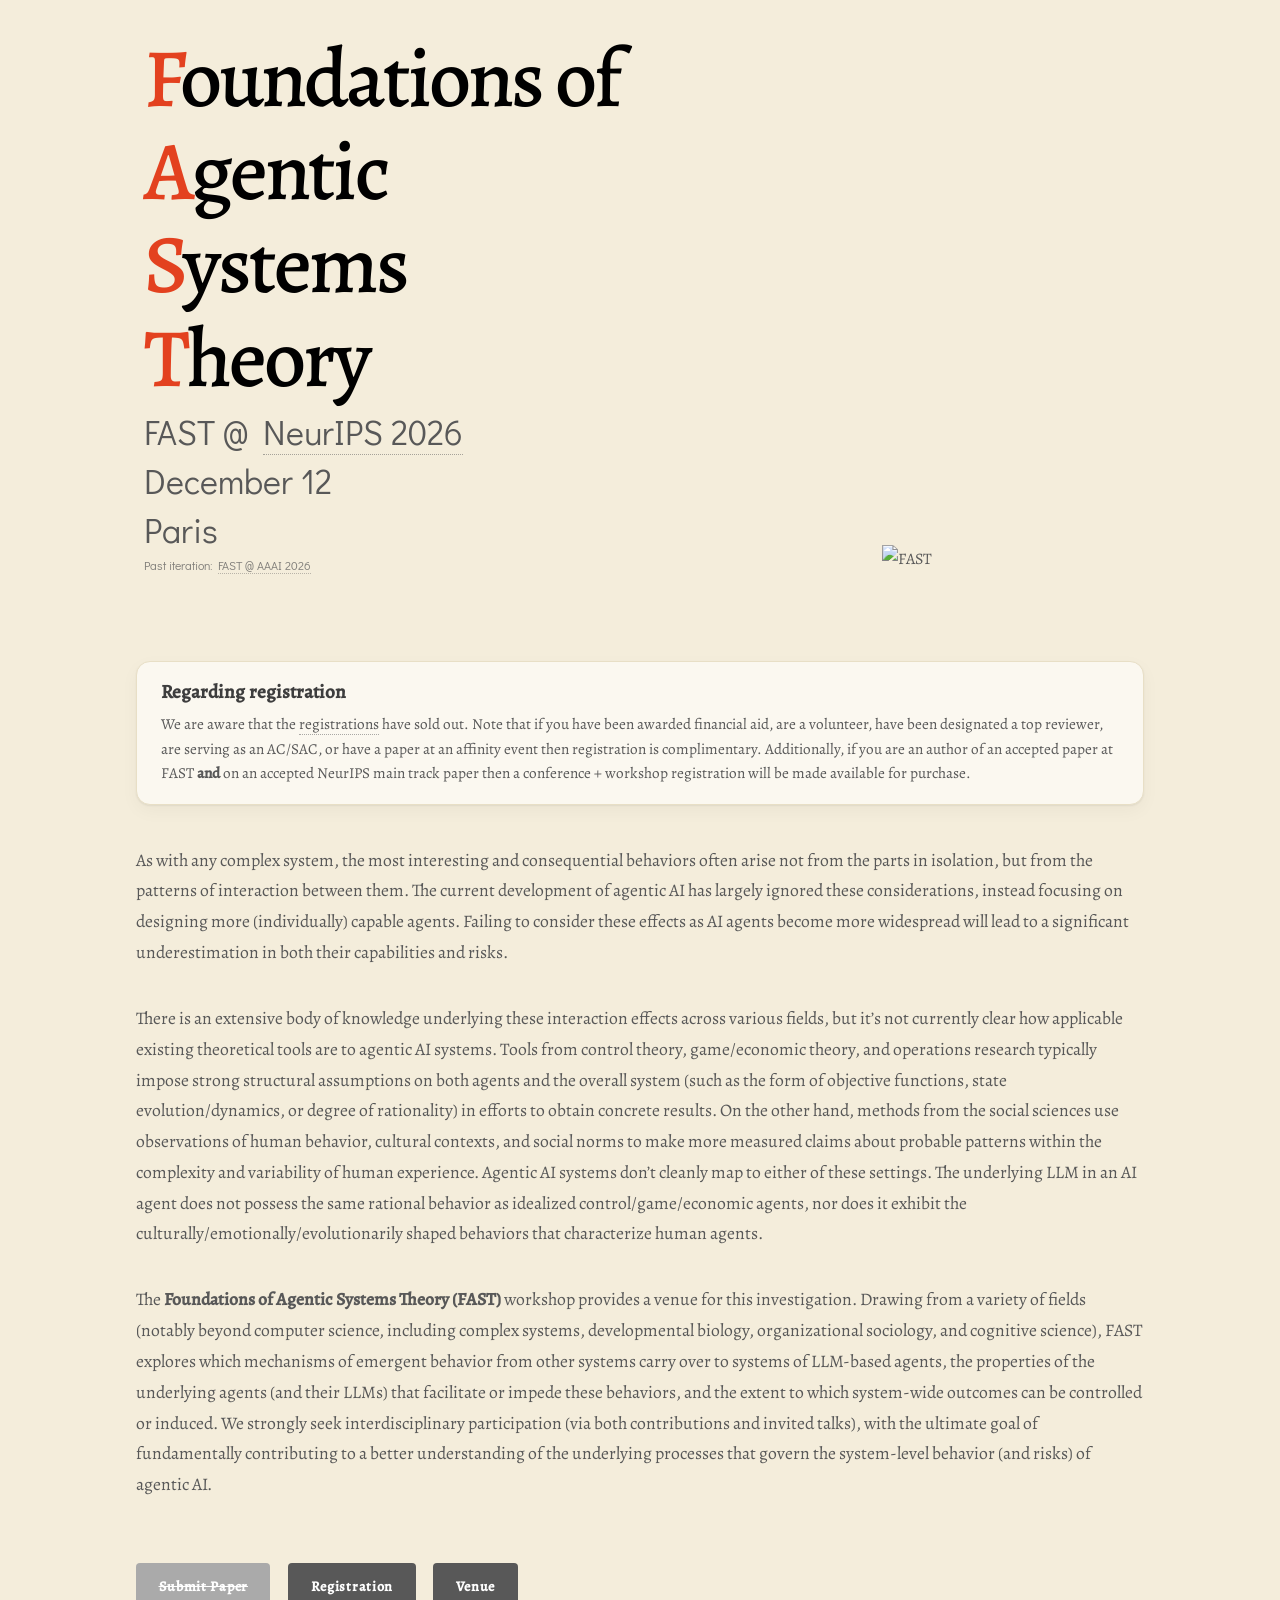
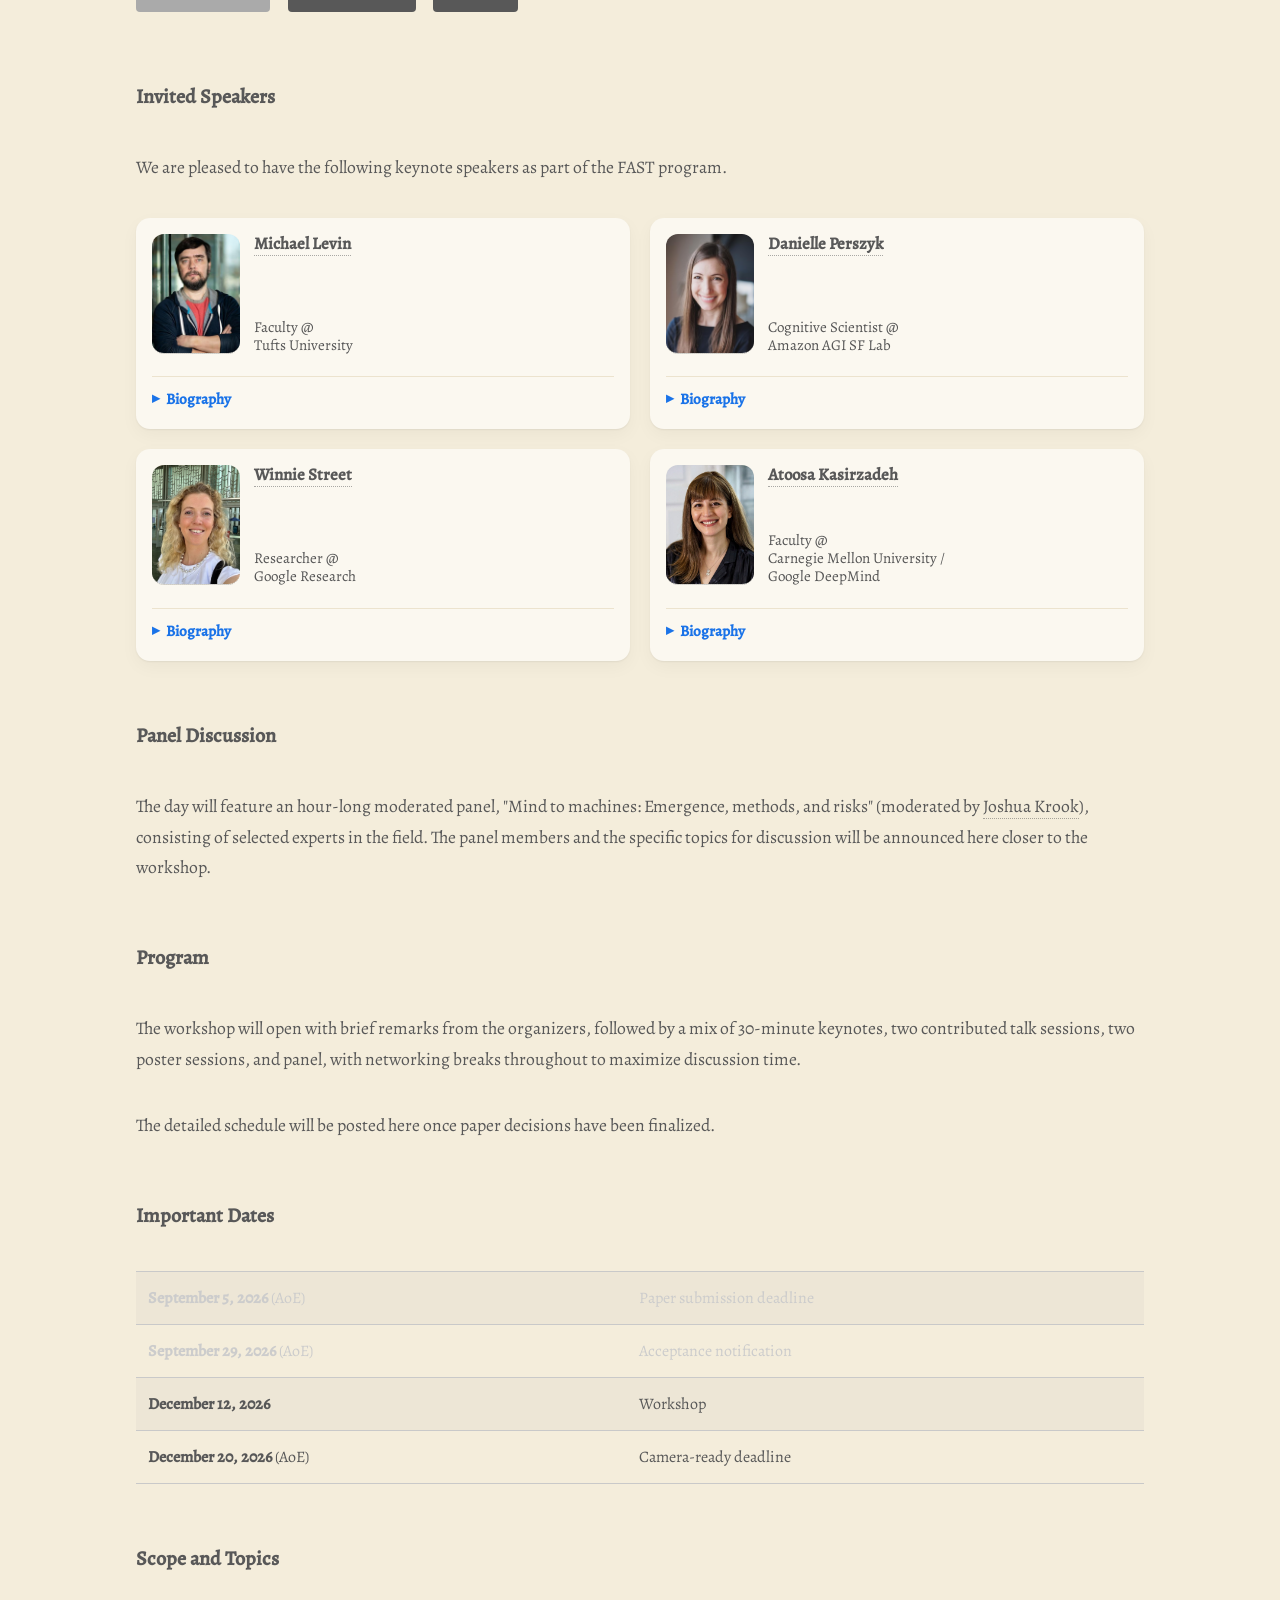
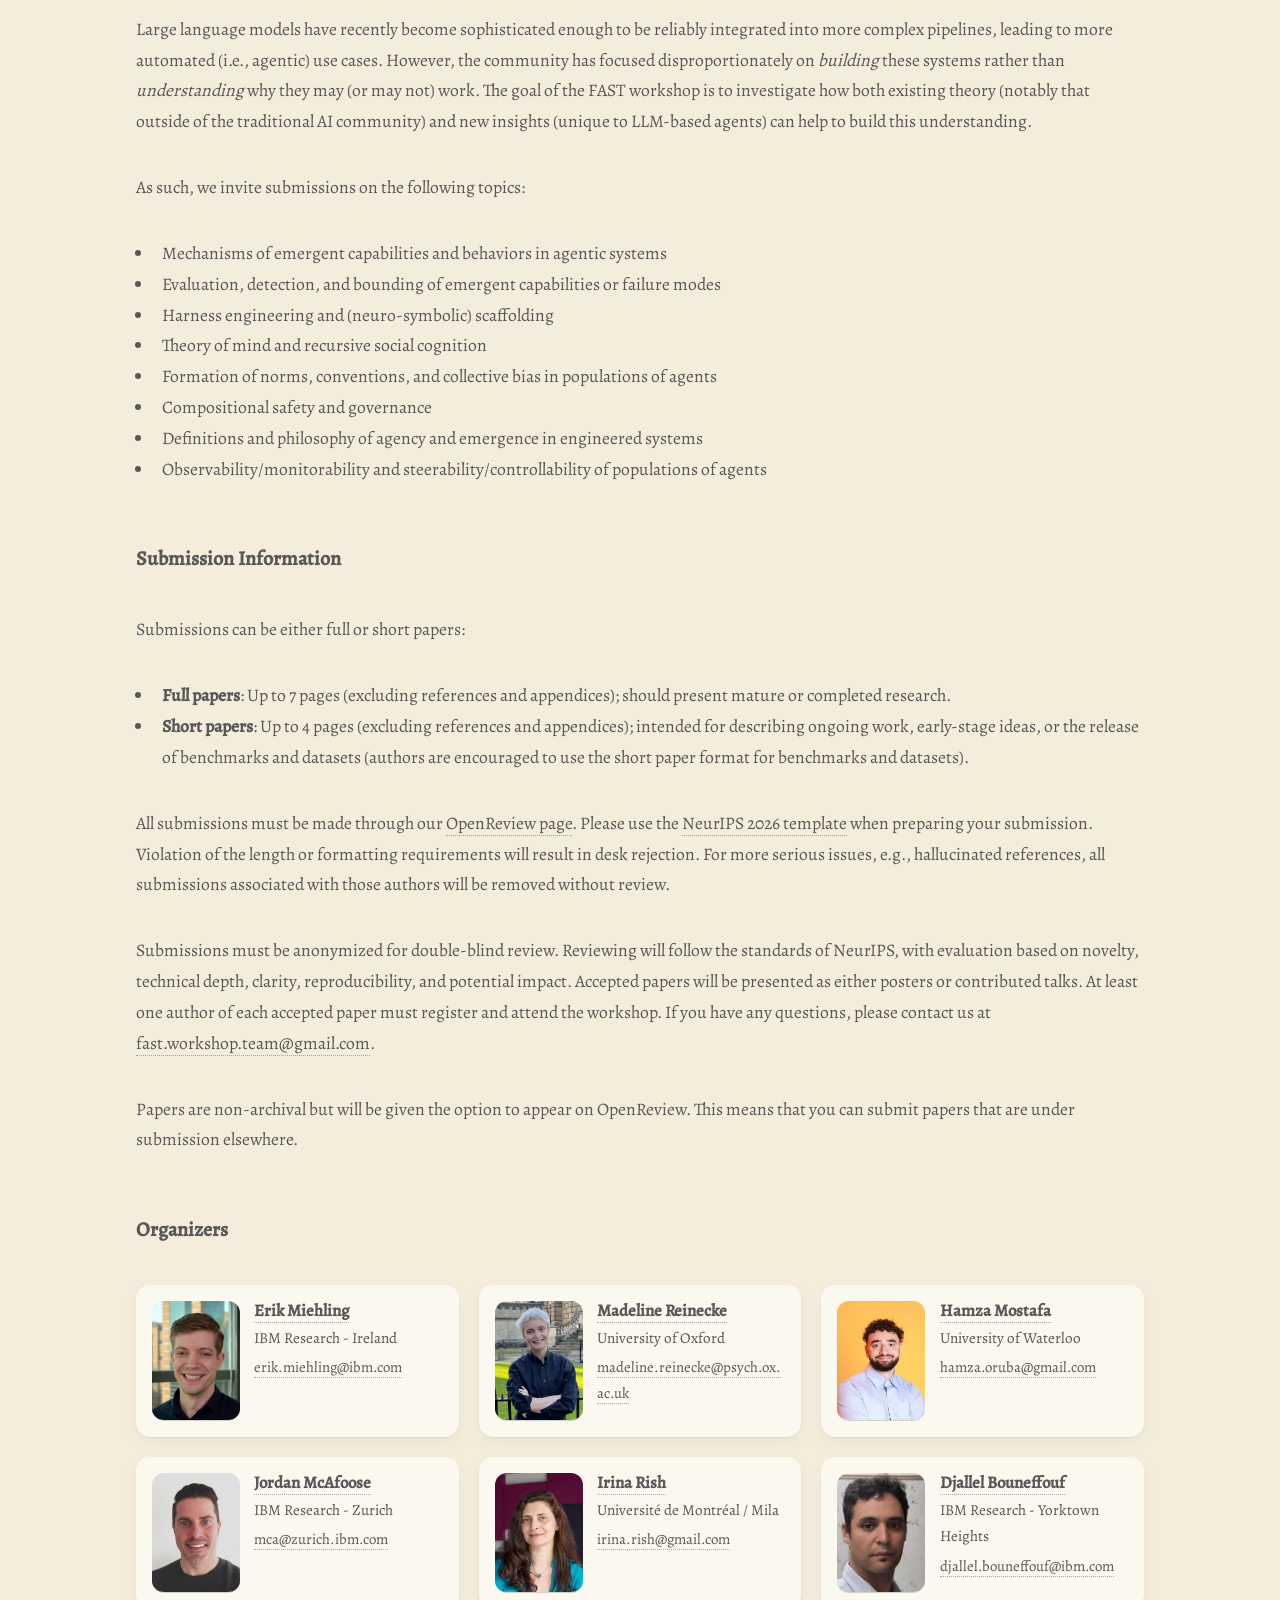
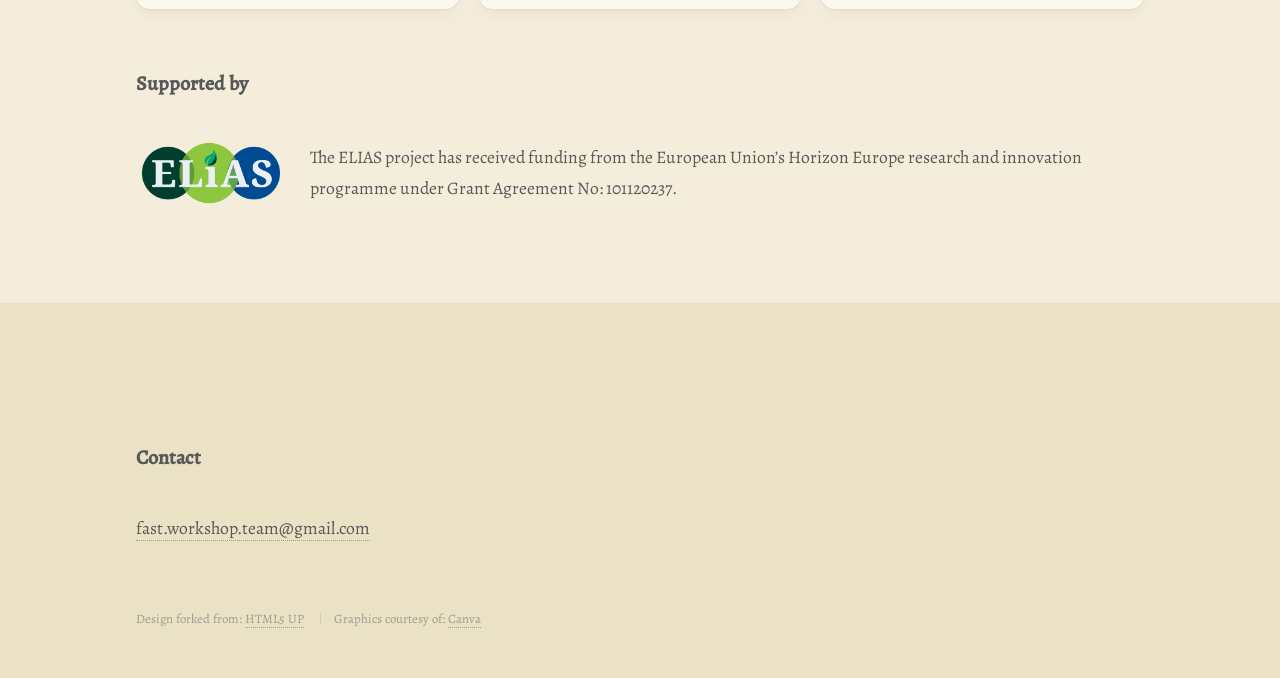
==== index.html @ 507ec3f5 "reg statement" ====
<!DOCTYPE HTML>
<!--
	Phantom by HTML5 UP
	html5up.net | @ajlkn
	Free for personal and commercial use under the CCA 3.0 license (html5up.net/license)
-->
<html>
	<head>
		<title>Foundations of Agentic Systems Theory</title>
		<meta charset="utf-8" />
		<meta name="viewport" content="width=device-width, initial-scale=1, user-scalable=no" />
		<link rel="stylesheet" href="assets/css/main.css" />
		<noscript><link rel="stylesheet" href="assets/css/noscript.css" /></noscript>

		<style>
		    .past {
		      color: #CCC;
		    }
		    .past a {
		      color: #CCC;
		      text-decoration: none;
		    }
		    .past a:hover {
		      color: #777;
		    }
		    .prev-link {
		      font-size: 0.75em;
		      opacity: 0.75;
		    }
		  </style>

		  <script>
			  document.addEventListener("DOMContentLoaded", () => {
			    const nowAoE = new Date(Date.now() - 12 * 60 * 60 * 1000);

			    const rows = document.querySelectorAll("#schedule tr");
			    rows.forEach(row => {
			      const dateCell = row.querySelector("td strong");
			      if (dateCell) {
			        const cleanText = dateCell.textContent.replace("(AoE)", "").trim();
			        const parsedDate = new Date(cleanText + " 23:59:59 UTC");
			        if (parsedDate < nowAoE) {
			          row.classList.add("past");
			        }
			      }
			    });

			    const submissionDeadline = new Date("September 5, 2026 23:59:59 UTC");
			    const submitButton = document.querySelector('a.button.primary[href*="openreview.net"]');

			    if (submitButton && nowAoE > submissionDeadline) {
			      submitButton.style.backgroundColor = "#aaa";
			      submitButton.style.borderColor = "#aaa";
			      submitButton.style.cursor = "not-allowed";
			      submitButton.style.pointerEvents = "none";
			      submitButton.style.textDecoration = "line-through";
			      submitButton.textContent = "Submit Paper";
			    }
			  });
			</script>

	</head>

	<body class="is-preload">

		<div id="wrapper">

			<div id="main">
				<div class="inner">

					<div class="hero">
					  <div class="title-col">
					    <div class="title-group">
					      <h1 class="hero-title">
					        <span>Foundations of</span>
					        <span>Agentic</span>
					        <span>Systems</span>
					        <span>Theory</span>
					      </h1>
					    </div>

					    <div class="meta">
					      <p class="hero-subtitle">FAST @ <a href="https://neurips.cc/Conferences/2026">NeurIPS 2026</a></p>
					      <p class="hero-subtitle">December 12</p>
					      <p class="hero-subtitle">Paris</p>
					      <p class="hero-subtitle prev-link">Past iteration: <a href="aaai2026/">FAST @ AAAI 2026</a></p>
					    </div>
					  </div>

					  <div class="hero-image">
					    <img src="images/fast.gif" alt="FAST">
					  </div>
					</div>

					<br>
					<br>

					<aside class="callout" aria-labelledby="pc-callout">
						<h2 class="callout-title" id="pc-callout">Regarding registration</h2>
						<p class="callout-text">
							We are aware that the <a href="https://neurips-europe.cc">registrations</a> have sold out. Note that if you have been awarded financial aid, are a volunteer, have been designated a top reviewer, are serving as an AC/SAC, or have a paper at an affinity event then registration is complimentary. Additionally, if you are an author of an accepted paper at FAST <strong>and</strong> on an accepted NeurIPS main track paper then a conference + workshop registration will be made available for purchase.
						</p>
					</aside>

					<p>
						As with any complex system, the most interesting and consequential behaviors often arise not from the parts in isolation, but from the patterns of interaction between them. The current development of agentic AI has largely ignored these considerations, instead focusing on designing more (individually) capable agents. Failing to consider these effects as AI agents become more widespread will lead to a significant underestimation in both their capabilities and risks.
					</p>

					<p>
						There is an extensive body of knowledge underlying these interaction effects across various fields, but it’s not currently clear how applicable existing theoretical tools are to agentic AI systems. Tools from control theory, game/economic theory, and operations research typically impose strong structural assumptions on both agents and the overall system (such as the form of objective functions, state evolution/dynamics, or degree of rationality) in efforts to obtain concrete results. On the other hand, methods from the social sciences use observations of human behavior, cultural contexts, and social norms to make more measured claims about probable patterns within the complexity and variability of human experience. Agentic AI systems don’t cleanly map to either of these settings. The underlying LLM in an AI agent does not possess the same rational behavior as idealized control/game/economic agents, nor does it exhibit the culturally/emotionally/evolutionarily shaped behaviors that characterize human agents.
					</p>

					<p>
						The <strong>Foundations of Agentic Systems Theory (FAST)</strong> workshop provides a venue for this investigation. Drawing from a variety of fields (notably beyond computer science, including complex systems, developmental biology, organizational sociology, and cognitive science), FAST explores which mechanisms of emergent behavior from other systems carry over to systems of LLM-based agents, the properties of the underlying agents (and their LLMs) that facilitate or impede these behaviors, and the extent to which system-wide outcomes can be controlled or induced. We strongly seek interdisciplinary participation (via both contributions and invited talks), with the ultimate goal of fundamentally contributing to a better understanding of the underlying processes that govern the system-level behavior (and risks) of agentic AI.
					</p>


					<br>

					<ul class="actions">
						<!-- TODO: confirm OpenReview link once the submission site is created -->
						<li><a href="https://openreview.net/group?id=NeurIPS.cc/2026/Workshop/FAST" class="button primary">Submit Paper</a></li>
						<li><a href="https://neurips-europe.cc" class="button primary">Registration</a></li>
						<li><a href="https://www.viparis.com/en/our-venues/palais-des-congres-de-paris-en" class="button primary">Venue</a></li>
					</ul>

					<section>
						<h2>Invited Speakers</h2>

						<p>We are pleased to have the following keynote speakers as part of the FAST program.</p>

						<div class="speakers-grid">

							<article class="speaker">
								<a class="avatar" href="https://drmichaellevin.org/">
								  <img src="images/michaal_levin.jpeg" alt="Portrait of Michael Levin" loading="lazy" width="88" height="120">
								</a>

								<div class="info">
								  <h3 class="name">
								    <a href="https://drmichaellevin.org/">Michael Levin</a>
								  </h3>
								  <p class="affiliation">Faculty @<br>Tufts University</p>
								</div>

								<div class="talk-block">
									<div class="abstract">
										<details class="abstract">
    										<summary>Biography</summary>
    										<div class="abstract-content">
												Dr. Michael Levin is the Vannevar Bush Distinguished Professor of Biology at Tufts University, where he directs the Allen Discovery Center and the Tufts Center for Regenerative and Developmental Biology, and is an associate faculty member at Harvard's Wyss Institute. His work spans bioelectricity, morphogenesis, and basal/collective cognition, asking how competent parts (from cells to tissues) compose into collective-level agents with goals of their own. His "cognitive light cone" framework offers an experimentally grounded way to characterize and compare diverse bodies and minds, and speaks directly to whether (and how) system-level agency can emerge from composition.
											</div>
  										</details>
									</div>
								</div>
							</article>

							<article class="speaker">
								<a class="avatar" href="https://scholar.google.com/citations?user=jLcGAcQAAAAJ">
								  <img src="images/danielle_perszyk.jpeg" alt="Portrait of Danielle Perszyk" loading="lazy" width="88" height="120">
								</a>

								<div class="info">
								  <h3 class="name">
								    <a href="https://scholar.google.com/citations?user=jLcGAcQAAAAJ">Danielle Perszyk</a>
								  </h3>
								  <p class="affiliation">Cognitive Scientist @<br>Amazon AGI SF Lab</p>
								</div>

								<div class="talk-block">
									<div class="abstract">
										<details class="abstract">
    										<summary>Biography</summary>
    										<div class="abstract-content">
												Dr. Danielle Perszyk is a cognitive scientist and member of the technical staff at Amazon's AGI SF Lab, where she leads the human-computer interaction team and works on foundational capabilities for practical AI agents that can act in both digital and physical environments. She earned her PhD from Northwestern University, studying language evolution and social-cognitive development, and previously contributed to AI efforts at Google and Adept. Her work bridges developmental cognitive science and agentic AI deployment, with direct insight into which developmental mechanisms are tractable to engineer.
											</div>
  										</details>
									</div>
								</div>
							</article>

							<article class="speaker">
								<a class="avatar" href="https://research.google/people/107544/">
								  <img src="images/winnie_street.jpeg" alt="Portrait of Winnie Street" loading="lazy" width="88" height="120">
								</a>

								<div class="info">
								  <h3 class="name">
								    <a href="https://research.google/people/107544/">Winnie Street</a>
								  </h3>
								  <p class="affiliation">Researcher @<br>Google Research</p>
								</div>

								<div class="talk-block">
									<div class="abstract">
										<details class="abstract">
    										<summary>Biography</summary>
    										<div class="abstract-content">
												Winnie Street is a researcher on the Paradigms of Intelligence team at Google, based in London, and is also affiliated with the Institute of Philosophy at the University of London's School of Advanced Study. Her research examines social cognition in large language models, including work showing that LLMs can reach adult human performance on higher-order theory of mind tasks, and traces the implications of machine theory of mind for alignment and group dynamics. This line of work makes social-cognitive mechanisms a tractable subject for systems-level study.
											</div>
  										</details>
									</div>
								</div>
							</article>

							<article class="speaker">
								<a class="avatar" href="http://kasirzadeh.org/">
								  <img src="images/atoosa_kasirzadeh.jpeg" alt="Portrait of Atoosa Kasirzadeh" loading="lazy" width="88" height="120">
								</a>

								<div class="info">
								  <h3 class="name">
								    <a href="http://kasirzadeh.org/">Atoosa Kasirzadeh</a>
								  </h3>
								  <p class="affiliation">Faculty @<br>Carnegie Mellon University /<br>Google DeepMind</p>
								</div>

								<div class="talk-block">
									<div class="abstract">
										<details class="abstract">
    										<summary>Biography</summary>
    										<div class="abstract-content">
												Dr. Atoosa Kasirzadeh is a philosopher of AI ethics and governance at Carnegie Mellon University, with an affiliation at Google DeepMind, and a member of the World Economic Forum's Global Future Council on artificial general intelligence. Her research includes work distinguishing decisive from accumulative AI existential risk and on characterizing AI agents for alignment and governance, which frames the system-level risks that motivate this workshop. She also served as an organizer of the first iteration of FAST.
											</div>
  										</details>
									</div>
								</div>
							</article>

						</div>

					</section>

					<section>
						<header class="major" id="panel">
							<h2>Panel Discussion</h2>
						</header>

						<p>
							The day will feature an hour-long moderated panel, "Mind to machines: Emergence, methods, and risks" (moderated by <a href="https://joshuakrook.com/">Joshua Krook</a>), consisting of selected experts in the field. The panel members and the specific topics for discussion will be announced here closer to the workshop.
						</p>
					</section>

					<section>
						<header class="major" id="program">
							<h2>Program</h2>
						</header>

						<p>
							The workshop will open with brief remarks from the organizers, followed by a mix of 30-minute keynotes, two contributed talk sessions, two poster sessions, and panel, with networking breaks throughout to maximize discussion time.
						</p>

						<p>
							The detailed schedule will be posted here once paper decisions have been finalized.
						</p>
					</section>

					<section>		
						<header class="major" id="dates">
							<h2>Important Dates</h2>
						</header>
								
					  	<table id="schedule">
					    	<tbody>
								<tr><td><strong>September 5, 2026</strong> (AoE)</td><td>Paper submission deadline</td></tr>
								<tr><td><strong>September 29, 2026</strong> (AoE)</td><td>Acceptance notification</td></tr>
								<tr><td><strong>December 12, 2026</strong></td><td>Workshop</td></tr>
								<tr><td><strong>December 20, 2026</strong> (AoE)</td><td>Camera-ready deadline</td></tr>
						    </tbody>
				  		</table>
			  		</section>

					<section>
						<h2>Scope and Topics</h2>
						<p>
							Large language models have recently become sophisticated enough to be reliably integrated into more complex pipelines, leading to more automated (i.e., agentic) use cases. However, the community has focused disproportionately on <em>building</em> these systems rather than <em>understanding</em> why they may (or may not) work. The goal of the FAST workshop is to investigate how both existing theory (notably that outside of the traditional AI community) and new insights (unique to LLM-based agents) can help to build this understanding.
						</p>

						<p>
							As such, we invite submissions on the following topics:
							<ul>
								<li>Mechanisms of emergent capabilities and behaviors in agentic systems</li>
								<li>Evaluation, detection, and bounding of emergent capabilities or failure modes</li>
								<li>Harness engineering and (neuro-symbolic) scaffolding</li>
								<li>Theory of mind and recursive social cognition</li>
								<li>Formation of norms, conventions, and collective bias in populations of agents</li>
								<li>Compositional safety and governance</li>
								<li>Definitions and philosophy of agency and emergence in engineered systems</li>
								<li>Observability/monitorability and steerability/controllability of populations of agents</li>
							</ul>
						</p>
					</section>

					<section>
						<header class="major" id="submission">
							<h2>Submission Information</h2>
						</header>

						<p>
							Submissions can be either full or short papers:

							<ul>
								<li><strong>Full papers</strong>:
									Up to 7 pages (excluding references and appendices); should present mature or completed research. 
								</li>
								<li><strong>Short papers</strong>:
									Up to 4 pages (excluding references and appendices); intended for describing ongoing work, early-stage ideas, or the release of benchmarks and datasets (authors are encouraged to use the short paper format for benchmarks and datasets).
								</li>
							</ul>
						</p>

						<p>
							All submissions must be made through our <a href="https://openreview.net/group?id=NeurIPS.cc/2026/Workshop/FAST">OpenReview page</a>. Please use the <a href="https://neurips.cc/Conferences/2026/CallForPapers">NeurIPS 2026 template</a> when preparing your submission. Violation of the length or formatting requirements will result in desk rejection. For more serious issues, e.g., hallucinated references, all submissions associated with those authors will be removed without review.
						</p>

						<p>
							Submissions must be anonymized for double-blind review. Reviewing will follow the standards of NeurIPS, with evaluation based on novelty, technical depth, clarity, reproducibility, and potential impact. Accepted papers will be presented as either posters or contributed talks. At least one author of each accepted paper must register and attend the workshop. If you have any questions, please contact us at <a href="mailto:fast.workshop.team@gmail.com">fast.workshop.team@gmail.com</a>.
						</p>

						<p>
							Papers are non-archival but will be given the option to appear on OpenReview. This means that you can submit papers that are under submission elsewhere.
						</p>

					</section>

					<section> 
					
						<header class="major" id="chairs">
							<h2>Organizers</h2>
						</header>

						<div class="people-grid">

							<!-- Erik -->
							<article class="person">
								<a class="avatar" href="https://research.ibm.com/people/erik-miehling">
								  <img src="images/erik_miehling.jpeg" alt="Portrait of Erik Miehling">
								</a>
								<div class="info">
								  <h3 class="name">
								    <a href="https://research.ibm.com/people/erik-miehling" rel="noopener">Erik Miehling</a>
								  </h3>
								  <p class="affiliation">IBM Research - Ireland</p>
								  <p class="email"><a href="mailto:erik.miehling@ibm.com">erik.miehling@ibm.com</a></p>
								</div>
							</article>

							<!-- Madeline -->
							<article class="person">
								<a class="avatar" href="https://www.mgreinecke.com/">
								  <img src="images/madeleine_reinecke.png" alt="Portrait of Madeline Reinecke">
								</a>
								<div class="info">
								  <h3 class="name"><a href="https://www.mgreinecke.com/" rel="noopener">Madeline Reinecke</a></h3>
								  <p class="affiliation">University of Oxford</p>
								  <p class="email"><a href="mailto:madeline.reinecke@psych.ox.ac.uk">madeline.reinecke@psych.ox.ac.uk</a></p>
								</div>
							</article>

							<!-- Hamza -->
							<article class="person">
								<a class="avatar" href="https://hamzamostafa.com/">
								  <img src="images/hamza_mostafa.jpeg" alt="Portrait of Hamza Mostafa">
								</a>
								<div class="info">
								  <h3 class="name"><a href="https://hamzamostafa.com/" rel="noopener">Hamza Mostafa</a></h3>
								  <p class="affiliation">University of Waterloo</p>
								  <p class="email"><a href="mailto:hamza.oruba@gmail.com">hamza.oruba@gmail.com</a></p>
								</div>
							</article>

							<!-- Jordan -->
							<article class="person">
								<a class="avatar" href="https://scholar.google.com/citations?user=-UUj8gkAAAAJ">
								  <img src="images/jordan_mcafoose.jpeg" alt="Portrait of Jordan McAfoose">
								</a>
								<div class="info">
								  <h3 class="name"><a href="https://scholar.google.com/citations?user=-UUj8gkAAAAJ" rel="noopener">Jordan McAfoose</a></h3>
								  <p class="affiliation">IBM Research - Zurich</p>
								  <p class="email"><a href="mailto:mca@zurich.ibm.com">mca@zurich.ibm.com</a></p>
								</div>
							</article>

							<!-- Irina -->
							<article class="person">
								<a class="avatar" href="https://mila.quebec/en/directory/irina-rish">
								  <img src="images/irina_rish.jpeg" alt="Portrait of Irina Rish">
								</a>
								<div class="info">
								  <h3 class="name"><a href="https://mila.quebec/en/directory/irina-rish" rel="noopener">Irina Rish</a></h3>
								  <p class="affiliation">Universit&eacute; de Montr&eacute;al / Mila</p>
								  <p class="email"><a href="mailto:irina.rish@gmail.com">irina.rish@gmail.com</a></p>
								</div>
							</article>

							<!-- Djallel -->
							<article class="person">
								<a class="avatar" href="https://research.ibm.com/publications?author=1736">
								  <img src="images/djallel_bouneffouf.jpeg" alt="Portrait of Djallel Bouneffouf">
								</a>
								<div class="info">
								  <h3 class="name"><a href="https://research.ibm.com/publications?author=1736" rel="noopener">Djallel Bouneffouf</a></h3>
								  <p class="affiliation">IBM Research - Yorktown Heights</p>
								  <p class="email"><a href="mailto:djallel.bouneffouf@ibm.com">djallel.bouneffouf@ibm.com</a></p>
								</div>
							</article>

						</div>

					</section>

					<!--
					<section>
						<header class="major" id="accepted_papers">
							<h3>Accepted Papers</h3>
						</header>

						<h4 id="spotlight">Contributed Talks</h4>
						<ul>
							<li><font color="#">Title</font><br>
								Author (affiliation)
							</li>
						</ul>

						<h4>Poster Presentations</h4>
						<ul>
							<li><font color="#">Title</font><br>
								Author (affiliation)
							</li>
						</ul>
						
					</section>
					-->

					<!-- Program Committee section to be added once members are confirmed -->

					<!--
					<section>
						<header class="major" id="sponsors">
							<h2>Sponsors</h2> 
						</header>								
					</section>
					-->

					<section>
						<header class="major" id="supported-by">
							<h2>Supported by</h2>
						</header>
						<div style="display: flex; align-items: center; gap: 1.5em; flex-wrap: wrap;">
							<a href="https://elias-ai.eu" target="_blank" rel="noopener" style="flex: 0 0 auto; border-bottom: none;">
								<img src="images/ELIAS_LOGO_BIG_TRANSPARENT.png" alt="ELIAS project logo" style="width: 150px; max-width: 100%; height: auto; display: block;" />
							</a>
							<p style="flex: 1 1 250px; margin: 0;"><small>The ELIAS project has received funding from the European Union’s Horizon Europe research and innovation programme under Grant Agreement No: 101120237.</small></p>
						</div>
					</section>

				</div>

			</div>

			<!-- Footer -->
			<footer id="footer">
				<div class="inner">
					<section>
						<h2>Contact</h2>
						<ul class="icons">
							<li>
								<a href="mailto:fast.workshop.team@gmail.com">fast.workshop.team@gmail.com</a>
							</li>
						</ul>							
					</section>
					<ul class="copyright">
						<li>Design forked from: <a href="http://html5up.net">HTML5 UP</a></li>
						<li>Graphics courtesy of: <a href="https://www.canva.com">Canva</a></li>
					</ul>
				</div>
			</footer>

		</div>

		<!-- Scripts -->
		<script src="assets/js/jquery.min.js"></script>
		<script src="assets/js/browser.min.js"></script>
		<script src="assets/js/breakpoints.min.js"></script>
		<script src="assets/js/util.js"></script>
		<script src="assets/js/main.js"></script>

	</body>
</html>
---- assets/css/main.css ----
@import url(fontawesome-all.min.css);
@import url("https://fonts.googleapis.com/css?family=Source+Sans+Pro:300,700,900");

/*
	Phantom by HTML5 UP
	html5up.net | @ajlkn
	Free for personal and commercial use under the CCA 3.0 license (html5up.net/license)
*/

html, body, div, span, applet, object,
iframe, h1, h2, h3, h4, h5, h6, p, blockquote,
pre, a, abbr, acronym, address, big, cite,
code, del, dfn, em, img, ins, kbd, q, s, samp,
small, strike, strong, sub, sup, tt, var, b,
u, i, center, dl, dt, dd, ol, ul, li, fieldset,
form, label, legend, table, caption, tbody,
tfoot, thead, tr, th, td, article, aside,
canvas, details, embed, figure, figcaption,
footer, header, hgroup, menu, nav, output, ruby,
section, summary, time, mark, audio, video {
	margin: 0;
	padding: 0;
	border: 0;
	font-size: 100%;
	font: inherit;
	vertical-align: baseline;}

article, aside, details, figcaption, figure,
footer, header, hgroup, menu, nav, section {
	display: block;}

body {
	line-height: 1;
}

ol, ul {
	list-style: none;
}

blockquote, q {
	quotes: none;
}

	blockquote:before, blockquote:after, q:before, q:after {
		content: '';
		content: none;
	}

table {
	border-collapse: collapse;
	border-spacing: 0;
}

body {
	-webkit-text-size-adjust: none;
}

mark {
	background-color: transparent;
	color: inherit;
}

input::-moz-focus-inner {
	border: 0;
	padding: 0;
}

input, select, textarea {
	-moz-appearance: none;
	-webkit-appearance: none;
	-ms-appearance: none;
	appearance: none;
}

/* Fonts */

@font-face {
  font-family: "Alegreya";
  src: url("/assets/webfonts/Alegreya-Regular.ttf") format("truetype");
  font-weight: 400;
  font-style: normal;
  font-display: swap;
}

@font-face {
  font-family: "Alegreya";
  src: url("/assets/webfonts/Alegreya-Medium.ttf") format("truetype");
  font-weight: 500;
  font-style: normal;
  font-display: swap;
}

@font-face {
  font-family: "Didact Gothic";
  src: url("/assets/webfonts/DidactGothic-Regular.ttf") format("truetype");
  font-weight: 400;
  font-style: normal;
  font-display: swap;
}


/* Surface tokens */

:root {
  /* Page background is #f4eddb; cards sit just above it rather than at pure white. */
  --card: #fbf8f0;
  --card-alt: #f6f2e8;
  --card-rule: #ece3ce;
  --card-border: #e8dfc6;
  --card-shadow: 0 1px 2px rgba(0, 0, 0, .06), 0 6px 18px rgba(0, 0, 0, .04);

  --accent: #e3411f;
}


/* Opening section */

.hero{display:flex;align-items:stretch;justify-content:space-between;gap:clamp(16px,4vw,48px);padding-top:clamp(12px, 3vw, 32px);padding-right: clamp(12px, 3vw, 32px);padding-bottom: clamp(12px, 3vw, 32px);padding-left: clamp(4px, 2vw, 8px)}
.title-col{flex:1 1 auto;display:flex;flex-direction:column;justify-content:space-between}
.title-group{display:flex;align-items:flex-start}
.hero-title{
  font-family:"Alegreya",serif;
  font-weight:500;
  font-size:clamp(36px,6.5vw,85px);
  line-height:1.12;
  margin:0;
  color:#000;
}
.hero-title span{display:block}
.hero-title span::first-letter{color:#e3411f}

.meta{margin-top:auto}
.hero-subtitle{font-family:"Didact Gothic",sans-serif;font-size:clamp(18px,3.2vw,34px);line-height:1.25;margin:0.4rem 0 0}
.hero-subtitle .fast{color:#e3411f}
.hero-image{flex:0 0 auto;width:clamp(90px,18vw,260px);display:flex;align-items:flex-end}
.hero-image img{width:100%;height:auto;object-fit:contain}


/* Callout */

.callout {
  margin: 0 0 2.5rem;
  padding: 1.15rem 1.5rem;
  border: 1px solid var(--card-border);
  border-radius: 14px;
  background: var(--card);
  box-shadow: var(--card-shadow);
}

.callout-eyebrow {
  margin: 0 0 .1rem;
  font-family: "Didact Gothic", sans-serif;
  font-size: .75rem;
  font-weight: 400;
  letter-spacing: .16em;
  text-transform: uppercase;
  line-height: 1.4;
  color: var(--accent);
}

.callout-title {
  margin: 0 0 .45rem;
  font-size: 1.2em;
  font-weight: 700;
  line-height: 1.3;
  color: #3d3d3d;
}

.callout-text {
  margin: 0;
  font-size: .95em;
  line-height: 1.6;
}

@media screen and (max-width: 736px) {

  .callout {
    padding: 1rem 1.15rem;
    border-radius: 12px;
  }

  .callout-title {
    font-size: 1.1em;
  }

}

/* Basic */

	@-ms-viewport {
		width: device-width;
	}

	body {
		-ms-overflow-style: scrollbar;
	}

	@media screen and (max-width: 480px) {

		html, body {
			min-width: 320px;
		}

	}

	html {
		box-sizing: border-box;
	}

	*, *:before, *:after {
		box-sizing: inherit;
	}

	body {
		background: #f4eddb;
	}

		body.is-preload *, body.is-preload *:before, body.is-preload *:after {
			-moz-animation: none !important;
			-webkit-animation: none !important;
			-ms-animation: none !important;
			animation: none !important;
			-moz-transition: none !important;
			-webkit-transition: none !important;
			-ms-transition: none !important;
			transition: none !important;
		}


/* Organizers grid */

.people-grid {
  --gap: 1.25rem;
  display: grid;
  grid-template-columns: repeat(auto-fill, minmax(260px, 1fr));
  gap: var(--gap);
  align-items: start;
  max-width: 1020px;
  margin: 0;
}

.person {
  display: grid;
  grid-template-columns: 88px 1fr;
  gap: 0.9rem;
  padding: 1rem;
  border-radius: 14px;
  background: var(--card);
  box-shadow: var(--card-shadow);
}

.person .avatar {
  display: block;
  width: 88px;
  height: 120px;
  border-radius: 12px;
  overflow: hidden;
  flex-shrink: 0;
}

.person .avatar img {
  width: 100%;
  height: 100%;
  object-fit: cover;
  display: block;
}

.person .info { min-width: 0; }

.person .name {
  margin: 0 0 .2rem;
  font-size: 1.05rem;
  line-height: 1.2;
}

.person .name a { text-decoration: none; }

.person .affiliation {
  margin: 0 0 .2rem;
  color: #555;
  font-size: .95rem;
}

.person .email {
  margin: 0;
  font-size: .93rem;
  word-break: break-word;
}

@media (max-width: 420px) {
  .person {
    grid-template-columns: 64px 1fr;
  }
  .person .avatar { width: 64px; height: 64px; }
}

.award-badge {
    display: inline-block;
    margin-left: 0.5em;
    padding: 0.1em 0.55em;
    font-size: 0.75em;
    font-weight: 600;
    letter-spacing: 0.03em;
    color: #8a6508;
    background: #fdf4dc;
    border: 1px solid #e8c76a;
    border-radius: 999px;
    vertical-align: middle;
    white-space: nowrap;
}

/* Speakers grid */

.speakers-grid {
  --gap: 1.25rem;
  display: grid;
  grid-template-columns: repeat(auto-fit, minmax(min(100%, 480px), 1fr));
  gap: var(--gap);
  align-items: stretch;
  max-width: 1020px;
  margin: 0;
  justify-content: start;
}

.speaker {
  --avatar-w: 88px;
  --avatar-h: 120px;
  display: grid;
  grid-template-columns: var(--avatar-w) 1fr;
  grid-template-rows: var(--avatar-h) auto;
  gap: 0.9rem;
  padding: 1rem;
  border-radius: 14px;
  background: var(--card);
  box-shadow: var(--card-shadow);
  height: 100%;
}

.speaker .avatar {
  display: block;
  width: var(--avatar-w);
  height: var(--avatar-h);
  border-radius: 12px;
  overflow: hidden;
  grid-row: 1;
}

.speaker .avatar img {
  width: 100%;
  height: 100%;
  object-fit: cover;
  display: block;
}

.speaker .info {
  grid-row: 1;
  display: flex;
  flex-direction: column;
  height: var(--avatar-h);
  min-width: 0;
}

.speaker .name {
  margin: 0 0 .15rem;
  font-size: 1.05rem;
  line-height: 1.2;
}

.speaker .name a {
  text-decoration: none;
}

.speaker .links {
  margin: .25rem 0 .5rem;
  font-size: .92rem;
  color: #444;
  overflow-wrap: anywhere;
}

.speaker .affiliation {
  margin-top: auto;
  margin-bottom: 0;
  color: #555;
  font-size: .94rem;
  line-height: 1.2;
}

.speaker .talk-block {
  grid-column: 1 / -1;
  grid-row: 2;
  margin-top: .5rem;
}

.speaker .talk-title {
  margin: 0 0 .35rem;
  font-size: 1.1rem;
  line-height: 1.25;
  letter-spacing: .2px;
}

.speaker details.abstract {
  display: block;
  border-top: 1px solid var(--card-rule);
  padding-top: .5rem;
  transition: all .2s ease;
}

.speaker details.abstract > summary {
  list-style: none;
  cursor: pointer;
  user-select: none;
  font-weight: 600;
  font-size: .95rem;
  color: #1a73e8;
  display: inline-flex;
  align-items: center;
  gap: .4rem;
  outline: none;
}

.speaker details.abstract > summary::before {
  content: "▸";
  display: inline-block;
  transform: translateY(-1px);
  transition: transform .2s ease;
}

.speaker details.abstract[open] > summary::before {
  transform: rotate(90deg) translateY(0);
}

.speaker .abstract-content {
  margin-top: .5rem;
  font-size: .95rem;
  line-height: 1.45;
  color: #333;
}

.speaker details.abstract[open] .abstract-content {
  animation: fadeIn .2s ease;
}

@keyframes fadeIn {
  from { opacity: 0; }
  to { opacity: 1; }
}

.speaker details.abstract > summary::-webkit-details-marker {
  display: none;
}

@media (max-width: 420px) {
  .speaker {
    --avatar-w: 64px;
    --avatar-h: 64px;
    grid-template-columns: var(--avatar-w) 1fr;
    grid-template-rows: var(--avatar-h) auto;
    padding: .8rem;
    border-radius: 12px;
  }
  .speaker .talk-title {
    font-size: 1.02rem;
  }
}

/* Schedule table */

.schedule-table {
  width: 100%;
  max-width: 900px;
}

.schedule-table tbody tr {
  background: var(--card) !important;
}

.schedule-table .break-row,
.schedule-table .break-row:nth-child(odd) {
  background-color: var(--card-alt) !important;
  font-style: italic;
  color: #777;
}

.schedule-table .time-col {
  white-space: nowrap;
  width: 120px;
  vertical-align: top;
}

.schedule-table .paper-list {
  list-style: none;
  margin: 0.75rem 0 0 0;
  padding: 0;
}

.schedule-table .paper-list li {
  margin-bottom: 0.6rem;
  padding-left: 0;
}

.schedule-table .paper-list li:last-child {
  margin-bottom: 0;
}

.schedule-table .paper-title {
  display: block;
  font-size: 0.95rem;
  color: #444;
}

.schedule-table .paper-authors {
  display: block;
  font-size: 0.85rem;
  color: #888;
  margin-top: 0.1rem;
}

/* Accepted Papers list */

.accepted-papers-list {
  list-style: none;
  margin: 0;
  padding: 0;
}

.accepted-papers-list li {
  margin-bottom: 1.5rem;
  padding-bottom: 1.5rem;
  padding-left: 0;
  border-bottom: solid 1px #c9c9c9;
}

.accepted-papers-list li:last-child {
  margin-bottom: 0;
  padding-bottom: 0;
  border-bottom: none;
}

.accepted-papers-list .paper-title {
  display: block;
  color: #585858;
  line-height: 1.4;
}

.accepted-papers-list .paper-authors {
  display: block;
  font-size: 0.85em;
  color: #888;
  margin-top: 0.2rem;
}

.accepted-papers-list details.abstract {
  margin-top: 0.4rem;
}

.accepted-papers-list details.abstract > summary {
  list-style: none;
  cursor: pointer;
  user-select: none;
  font-weight: 600;
  font-size: 0.85em;
  color: #1a73e8;
  display: inline-flex;
  align-items: center;
  gap: 0.4rem;
  outline: none;
}

.accepted-papers-list details.abstract > summary::before {
  content: "▸";
  display: inline-block;
  transition: transform 0.2s ease;
}

.accepted-papers-list details.abstract[open] > summary::before {
  transform: rotate(90deg);
}

.accepted-papers-list details.abstract > summary::-webkit-details-marker {
  display: none;
}

.accepted-papers-list .abstract-content {
  margin-top: 0.5rem;
  font-size: 0.9em;
  line-height: 1.5;
  color: #444;
  padding-left: 1rem;
  border-left: 2px solid var(--card-rule);
}

.accepted-papers-list details.abstract[open] .abstract-content {
  animation: fadeIn 0.2s ease;
}

/* Type */

	body, input, select, textarea {
	  color: #585858;
	  font-family: Alegreya, Georgia, Palatino, "Times New Roman", Times, serif;
	  font-size: 16pt;
	  font-weight: 400;
	  line-height: 1.75;
	}

		@media screen and (max-width: 1680px) {

			body, input, select, textarea {
				font-size: 14pt;
			}

		}

		@media screen and (max-width: 1280px) {

			body, input, select, textarea {
				font-size: 12pt;
			}

		}

	a {
		-moz-transition: border-bottom-color 0.2s ease, color 0.2s ease;
		-webkit-transition: border-bottom-color 0.2s ease, color 0.2s ease;
		-ms-transition: border-bottom-color 0.2s ease, color 0.2s ease;
		transition: border-bottom-color 0.2s ease, color 0.2s ease;
		text-decoration: none;
		color: #585858;
		border-bottom: dotted 1px rgba(88, 88, 88, 0.5);
	}

		a:hover {
			border-bottom-color: transparent;
			color: #ffce93 !important;
		}

	strong, b {
		font-weight: 900;
	}

	em, i {
		font-style: italic;
	}

	p {
		font-size: 1.1em;
		margin: 0 0 2em 0;
	}

	h1 {
		font-size: 3.25em;
		font-weight: 500;
		line-height: 1.3;
		margin: 0 0 1em 0;
		letter-spacing: -0.035em;
	}

		h1 a {
			color: inherit;
		}

		@media screen and (max-width: 736px) {

			h1 {
				font-size: 2em;
				margin: 0 0 1em 0;
			}

		}

		@media screen and (max-width: 360px) {

			h1 {
				font-size: 1.75em;
			}

		}

	h2, h3, h4, h5, h6 {
		font-weight: 900;
		line-height: 1.5;
		margin: 3em 0 2em 0;
	}

		h2 a, h3 a, h4 a, h5 a, h6 a {
			color: inherit;
		}

	h2 {
		font-size: 1.25em;
	}

	h3 {
		font-size: 1.15em;
	}

	h4 {
		font-size: 0.8em;
	}

	h5 {
		font-size: 0.8em;
	}

	h6 {
		font-size: 0.8em;
	}

	@media screen and (max-width: 980px) {

		h1 br, h2 br, h3 br, h4 br, h5 br, h6 br {
			display: none;
		}

	}

	@media screen and (max-width: 736px) {

		h2 {
			font-size: 1em;
		}

		h3 {
			font-size: 0.8em;
		}

	}

	sub {
		font-size: 0.8em;
		position: relative;
		top: 0.5em;
	}

	sup {
		font-size: 0.8em;
		position: relative;
		top: -0.5em;
	}

	blockquote {
		border-left: solid 4px #c9c9c9;
		font-style: italic;
		margin: 0 0 2em 0;
		padding: 0.5em 0 0.5em 2em;
	}

	code {
		background: rgba(144, 144, 144, 0.075);
		border-radius: 4px;
		border: solid 1px #c9c9c9;
		font-family: "Courier New", monospace;
		font-size: 0.9em;
		margin: 0 0.25em;
		padding: 0.25em 0.65em;
	}

	pre {
		-webkit-overflow-scrolling: touch;
		font-family: "Courier New", monospace;
		font-size: 0.9em;
		margin: 0 0 2em 0;
	}

		pre code {
			display: block;
			line-height: 1.75;
			padding: 1em 1.5em;
			overflow-x: auto;
		}

	hr {
		border: 0;
		border-bottom: solid 1px #c9c9c9;
		margin: 2em 0;
	}

		hr.major {
			margin: 3em 0;
		}

	.align-left {
		text-align: left;
	}

	.align-center {
		text-align: center;
	}

	.align-right {
		text-align: right;
	}

/* Row */

	.row {
		display: flex;
		flex-wrap: wrap;
		box-sizing: border-box;
		align-items: stretch;
	}

		.row > * {
			box-sizing: border-box;
		}

		.row.gtr-uniform > * > :last-child {
			margin-bottom: 0;
		}

		.row.aln-left {
			justify-content: flex-start;
		}

		.row.aln-center {
			justify-content: center;
		}

		.row.aln-right {
			justify-content: flex-end;
		}

		.row.aln-top {
			align-items: flex-start;
		}

		.row.aln-middle {
			align-items: center;
		}

		.row.aln-bottom {
			align-items: flex-end;
		}

		.row > .imp {
			order: -1;
		}

		.row > .col-1 {
			width: 8.33333%;
		}

		.row > .off-1 {
			margin-left: 8.33333%;
		}

		.row > .col-2 {
			width: 16.66667%;
		}

		.row > .off-2 {
			margin-left: 16.66667%;
		}

		.row > .col-3 {
			width: 25%;
		}

		.row > .off-3 {
			margin-left: 25%;
		}

		.row > .col-4 {
			width: 33.33333%;
		}

		.row > .off-4 {
			margin-left: 33.33333%;
		}

		.row > .col-5 {
			width: 41.66667%;
		}

		.row > .off-5 {
			margin-left: 41.66667%;
		}

		.row > .col-6 {
			width: 50%;
		}

		.row > .off-6 {
			margin-left: 50%;
		}

		.row > .col-7 {
			width: 58.33333%;
		}

		.row > .off-7 {
			margin-left: 58.33333%;
		}

		.row > .col-8 {
			width: 66.66667%;
		}

		.row > .off-8 {
			margin-left: 66.66667%;
		}

		.row > .col-9 {
			width: 75%;
		}

		.row > .off-9 {
			margin-left: 75%;
		}

		.row > .col-10 {
			width: 83.33333%;
		}

		.row > .off-10 {
			margin-left: 83.33333%;
		}

		.row > .col-11 {
			width: 91.66667%;
		}

		.row > .off-11 {
			margin-left: 91.66667%;
		}

		.row > .col-12 {
			width: 100%;
		}

		.row > .off-12 {
			margin-left: 100%;
		}

		.row.gtr-0 {
			margin-top: 0;
			margin-left: 0em;
		}

			.row.gtr-0 > * {
				padding: 0 0 0 0em;
			}

			.row.gtr-0.gtr-uniform {
				margin-top: 0em;
			}

				.row.gtr-0.gtr-uniform > * {
					padding-top: 0em;
				}

		.row.gtr-25 {
			margin-top: 0;
			margin-left: -0.5em;
		}

			.row.gtr-25 > * {
				padding: 0 0 0 0.5em;
			}

			.row.gtr-25.gtr-uniform {
				margin-top: -0.5em;
			}

				.row.gtr-25.gtr-uniform > * {
					padding-top: 0.5em;
				}

		.row.gtr-50 {
			margin-top: 0;
			margin-left: -1em;
		}

			.row.gtr-50 > * {
				padding: 0 0 0 1em;
			}

			.row.gtr-50.gtr-uniform {
				margin-top: -1em;
			}

				.row.gtr-50.gtr-uniform > * {
					padding-top: 1em;
				}

		.row {
			margin-top: 0;
			margin-left: -2em;
		}

			.row > * {
				padding: 0 0 0 2em;
			}

			.row.gtr-uniform {
				margin-top: -2em;
			}

				.row.gtr-uniform > * {
					padding-top: 2em;
				}

		.row.gtr-150 {
			margin-top: 0;
			margin-left: -3em;
		}

			.row.gtr-150 > * {
				padding: 0 0 0 3em;
			}

			.row.gtr-150.gtr-uniform {
				margin-top: -3em;
			}

				.row.gtr-150.gtr-uniform > * {
					padding-top: 3em;
				}

		.row.gtr-200 {
			margin-top: 0;
			margin-left: -4em;
		}

			.row.gtr-200 > * {
				padding: 0 0 0 4em;
			}

			.row.gtr-200.gtr-uniform {
				margin-top: -4em;
			}

				.row.gtr-200.gtr-uniform > * {
					padding-top: 4em;
				}

		@media screen and (max-width: 1680px) {

			.row {
				display: flex;
				flex-wrap: wrap;
				box-sizing: border-box;
				align-items: stretch;
			}

				.row > * {
					box-sizing: border-box;
				}

				.row.gtr-uniform > * > :last-child {
					margin-bottom: 0;
				}

				.row.aln-left {
					justify-content: flex-start;
				}

				.row.aln-center {
					justify-content: center;
				}

				.row.aln-right {
					justify-content: flex-end;
				}

				.row.aln-top {
					align-items: flex-start;
				}

				.row.aln-middle {
					align-items: center;
				}

				.row.aln-bottom {
					align-items: flex-end;
				}

				.row > .imp-xlarge {
					order: -1;
				}

				.row > .col-1-xlarge {
					width: 8.33333%;
				}

				.row > .off-1-xlarge {
					margin-left: 8.33333%;
				}

				.row > .col-2-xlarge {
					width: 16.66667%;
				}

				.row > .off-2-xlarge {
					margin-left: 16.66667%;
				}

				.row > .col-3-xlarge {
					width: 25%;
				}

				.row > .off-3-xlarge {
					margin-left: 25%;
				}

				.row > .col-4-xlarge {
					width: 33.33333%;
				}

				.row > .off-4-xlarge {
					margin-left: 33.33333%;
				}

				.row > .col-5-xlarge {
					width: 41.66667%;
				}

				.row > .off-5-xlarge {
					margin-left: 41.66667%;
				}

				.row > .col-6-xlarge {
					width: 50%;
				}

				.row > .off-6-xlarge {
					margin-left: 50%;
				}

				.row > .col-7-xlarge {
					width: 58.33333%;
				}

				.row > .off-7-xlarge {
					margin-left: 58.33333%;
				}

				.row > .col-8-xlarge {
					width: 66.66667%;
				}

				.row > .off-8-xlarge {
					margin-left: 66.66667%;
				}

				.row > .col-9-xlarge {
					width: 75%;
				}

				.row > .off-9-xlarge {
					margin-left: 75%;
				}

				.row > .col-10-xlarge {
					width: 83.33333%;
				}

				.row > .off-10-xlarge {
					margin-left: 83.33333%;
				}

				.row > .col-11-xlarge {
					width: 91.66667%;
				}

				.row > .off-11-xlarge {
					margin-left: 91.66667%;
				}

				.row > .col-12-xlarge {
					width: 100%;
				}

				.row > .off-12-xlarge {
					margin-left: 100%;
				}

				.row.gtr-0 {
					margin-top: 0;
					margin-left: 0em;
				}

					.row.gtr-0 > * {
						padding: 0 0 0 0em;
					}

					.row.gtr-0.gtr-uniform {
						margin-top: 0em;
					}

						.row.gtr-0.gtr-uniform > * {
							padding-top: 0em;
						}

				.row.gtr-25 {
					margin-top: 0;
					margin-left: -0.5em;
				}

					.row.gtr-25 > * {
						padding: 0 0 0 0.5em;
					}

					.row.gtr-25.gtr-uniform {
						margin-top: -0.5em;
					}

						.row.gtr-25.gtr-uniform > * {
							padding-top: 0.5em;
						}

				.row.gtr-50 {
					margin-top: 0;
					margin-left: -1em;
				}

					.row.gtr-50 > * {
						padding: 0 0 0 1em;
					}

					.row.gtr-50.gtr-uniform {
						margin-top: -1em;
					}

						.row.gtr-50.gtr-uniform > * {
							padding-top: 1em;
						}

				.row {
					margin-top: 0;
					margin-left: -2em;
				}

					.row > * {
						padding: 0 0 0 2em;
					}

					.row.gtr-uniform {
						margin-top: -2em;
					}

						.row.gtr-uniform > * {
							padding-top: 2em;
						}

				.row.gtr-150 {
					margin-top: 0;
					margin-left: -3em;
				}

					.row.gtr-150 > * {
						padding: 0 0 0 3em;
					}

					.row.gtr-150.gtr-uniform {
						margin-top: -3em;
					}

						.row.gtr-150.gtr-uniform > * {
							padding-top: 3em;
						}

				.row.gtr-200 {
					margin-top: 0;
					margin-left: -4em;
				}

					.row.gtr-200 > * {
						padding: 0 0 0 4em;
					}

					.row.gtr-200.gtr-uniform {
						margin-top: -4em;
					}

						.row.gtr-200.gtr-uniform > * {
							padding-top: 4em;
						}

		}

		@media screen and (max-width: 1280px) {

			.row {
				display: flex;
				flex-wrap: wrap;
				box-sizing: border-box;
				align-items: stretch;
			}

				.row > * {
					box-sizing: border-box;
				}

				.row.gtr-uniform > * > :last-child {
					margin-bottom: 0;
				}

				.row.aln-left {
					justify-content: flex-start;
				}

				.row.aln-center {
					justify-content: center;
				}

				.row.aln-right {
					justify-content: flex-end;
				}

				.row.aln-top {
					align-items: flex-start;
				}

				.row.aln-middle {
					align-items: center;
				}

				.row.aln-bottom {
					align-items: flex-end;
				}

				.row > .imp-large {
					order: -1;
				}

				.row > .col-1-large {
					width: 8.33333%;
				}

				.row > .off-1-large {
					margin-left: 8.33333%;
				}

				.row > .col-2-large {
					width: 16.66667%;
				}

				.row > .off-2-large {
					margin-left: 16.66667%;
				}

				.row > .col-3-large {
					width: 25%;
				}

				.row > .off-3-large {
					margin-left: 25%;
				}

				.row > .col-4-large {
					width: 33.33333%;
				}

				.row > .off-4-large {
					margin-left: 33.33333%;
				}

				.row > .col-5-large {
					width: 41.66667%;
				}

				.row > .off-5-large {
					margin-left: 41.66667%;
				}

				.row > .col-6-large {
					width: 50%;
				}

				.row > .off-6-large {
					margin-left: 50%;
				}

				.row > .col-7-large {
					width: 58.33333%;
				}

				.row > .off-7-large {
					margin-left: 58.33333%;
				}

				.row > .col-8-large {
					width: 66.66667%;
				}

				.row > .off-8-large {
					margin-left: 66.66667%;
				}

				.row > .col-9-large {
					width: 75%;
				}

				.row > .off-9-large {
					margin-left: 75%;
				}

				.row > .col-10-large {
					width: 83.33333%;
				}

				.row > .off-10-large {
					margin-left: 83.33333%;
				}

				.row > .col-11-large {
					width: 91.66667%;
				}

				.row > .off-11-large {
					margin-left: 91.66667%;
				}

				.row > .col-12-large {
					width: 100%;
				}

				.row > .off-12-large {
					margin-left: 100%;
				}

				.row.gtr-0 {
					margin-top: 0;
					margin-left: 0em;
				}

					.row.gtr-0 > * {
						padding: 0 0 0 0em;
					}

					.row.gtr-0.gtr-uniform {
						margin-top: 0em;
					}

						.row.gtr-0.gtr-uniform > * {
							padding-top: 0em;
						}

				.row.gtr-25 {
					margin-top: 0;
					margin-left: -0.5em;
				}

					.row.gtr-25 > * {
						padding: 0 0 0 0.5em;
					}

					.row.gtr-25.gtr-uniform {
						margin-top: -0.5em;
					}

						.row.gtr-25.gtr-uniform > * {
							padding-top: 0.5em;
						}

				.row.gtr-50 {
					margin-top: 0;
					margin-left: -1em;
				}

					.row.gtr-50 > * {
						padding: 0 0 0 1em;
					}

					.row.gtr-50.gtr-uniform {
						margin-top: -1em;
					}

						.row.gtr-50.gtr-uniform > * {
							padding-top: 1em;
						}

				.row {
					margin-top: 0;
					margin-left: -2em;
				}

					.row > * {
						padding: 0 0 0 2em;
					}

					.row.gtr-uniform {
						margin-top: -2em;
					}

						.row.gtr-uniform > * {
							padding-top: 2em;
						}

				.row.gtr-150 {
					margin-top: 0;
					margin-left: -3em;
				}

					.row.gtr-150 > * {
						padding: 0 0 0 3em;
					}

					.row.gtr-150.gtr-uniform {
						margin-top: -3em;
					}

						.row.gtr-150.gtr-uniform > * {
							padding-top: 3em;
						}

				.row.gtr-200 {
					margin-top: 0;
					margin-left: -4em;
				}

					.row.gtr-200 > * {
						padding: 0 0 0 4em;
					}

					.row.gtr-200.gtr-uniform {
						margin-top: -4em;
					}

						.row.gtr-200.gtr-uniform > * {
							padding-top: 4em;
						}

		}

		@media screen and (max-width: 980px) {

			.row {
				display: flex;
				flex-wrap: wrap;
				box-sizing: border-box;
				align-items: stretch;
			}

				.row > * {
					box-sizing: border-box;
				}

				.row.gtr-uniform > * > :last-child {
					margin-bottom: 0;
				}

				.row.aln-left {
					justify-content: flex-start;
				}

				.row.aln-center {
					justify-content: center;
				}

				.row.aln-right {
					justify-content: flex-end;
				}

				.row.aln-top {
					align-items: flex-start;
				}

				.row.aln-middle {
					align-items: center;
				}

				.row.aln-bottom {
					align-items: flex-end;
				}

				.row > .imp-medium {
					order: -1;
				}

				.row > .col-1-medium {
					width: 8.33333%;
				}

				.row > .off-1-medium {
					margin-left: 8.33333%;
				}

				.row > .col-2-medium {
					width: 16.66667%;
				}

				.row > .off-2-medium {
					margin-left: 16.66667%;
				}

				.row > .col-3-medium {
					width: 25%;
				}

				.row > .off-3-medium {
					margin-left: 25%;
				}

				.row > .col-4-medium {
					width: 33.33333%;
				}

				.row > .off-4-medium {
					margin-left: 33.33333%;
				}

				.row > .col-5-medium {
					width: 41.66667%;
				}

				.row > .off-5-medium {
					margin-left: 41.66667%;
				}

				.row > .col-6-medium {
					width: 50%;
				}

				.row > .off-6-medium {
					margin-left: 50%;
				}

				.row > .col-7-medium {
					width: 58.33333%;
				}

				.row > .off-7-medium {
					margin-left: 58.33333%;
				}

				.row > .col-8-medium {
					width: 66.66667%;
				}

				.row > .off-8-medium {
					margin-left: 66.66667%;
				}

				.row > .col-9-medium {
					width: 75%;
				}

				.row > .off-9-medium {
					margin-left: 75%;
				}

				.row > .col-10-medium {
					width: 83.33333%;
				}

				.row > .off-10-medium {
					margin-left: 83.33333%;
				}

				.row > .col-11-medium {
					width: 91.66667%;
				}

				.row > .off-11-medium {
					margin-left: 91.66667%;
				}

				.row > .col-12-medium {
					width: 100%;
				}

				.row > .off-12-medium {
					margin-left: 100%;
				}

				.row.gtr-0 {
					margin-top: 0;
					margin-left: 0em;
				}

					.row.gtr-0 > * {
						padding: 0 0 0 0em;
					}

					.row.gtr-0.gtr-uniform {
						margin-top: 0em;
					}

						.row.gtr-0.gtr-uniform > * {
							padding-top: 0em;
						}

				.row.gtr-25 {
					margin-top: 0;
					margin-left: -0.375em;
				}

					.row.gtr-25 > * {
						padding: 0 0 0 0.375em;
					}

					.row.gtr-25.gtr-uniform {
						margin-top: -0.375em;
					}

						.row.gtr-25.gtr-uniform > * {
							padding-top: 0.375em;
						}

				.row.gtr-50 {
					margin-top: 0;
					margin-left: -0.75em;
				}

					.row.gtr-50 > * {
						padding: 0 0 0 0.75em;
					}

					.row.gtr-50.gtr-uniform {
						margin-top: -0.75em;
					}

						.row.gtr-50.gtr-uniform > * {
							padding-top: 0.75em;
						}

				.row {
					margin-top: 0;
					margin-left: -1.5em;
				}

					.row > * {
						padding: 0 0 0 1.5em;
					}

					.row.gtr-uniform {
						margin-top: -1.5em;
					}

						.row.gtr-uniform > * {
							padding-top: 1.5em;
						}

				.row.gtr-150 {
					margin-top: 0;
					margin-left: -2.25em;
				}

					.row.gtr-150 > * {
						padding: 0 0 0 2.25em;
					}

					.row.gtr-150.gtr-uniform {
						margin-top: -2.25em;
					}

						.row.gtr-150.gtr-uniform > * {
							padding-top: 2.25em;
						}

				.row.gtr-200 {
					margin-top: 0;
					margin-left: -3em;
				}

					.row.gtr-200 > * {
						padding: 0 0 0 3em;
					}

					.row.gtr-200.gtr-uniform {
						margin-top: -3em;
					}

						.row.gtr-200.gtr-uniform > * {
							padding-top: 3em;
						}

		}

		@media screen and (max-width: 736px) {

			.row {
				display: flex;
				flex-wrap: wrap;
				box-sizing: border-box;
				align-items: stretch;
			}

				.row > * {
					box-sizing: border-box;
				}

				.row.gtr-uniform > * > :last-child {
					margin-bottom: 0;
				}

				.row.aln-left {
					justify-content: flex-start;
				}

				.row.aln-center {
					justify-content: center;
				}

				.row.aln-right {
					justify-content: flex-end;
				}

				.row.aln-top {
					align-items: flex-start;
				}

				.row.aln-middle {
					align-items: center;
				}

				.row.aln-bottom {
					align-items: flex-end;
				}

				.row > .imp-small {
					order: -1;
				}

				.row > .col-1-small {
					width: 8.33333%;
				}

				.row > .off-1-small {
					margin-left: 8.33333%;
				}

				.row > .col-2-small {
					width: 16.66667%;
				}

				.row > .off-2-small {
					margin-left: 16.66667%;
				}

				.row > .col-3-small {
					width: 25%;
				}

				.row > .off-3-small {
					margin-left: 25%;
				}

				.row > .col-4-small {
					width: 33.33333%;
				}

				.row > .off-4-small {
					margin-left: 33.33333%;
				}

				.row > .col-5-small {
					width: 41.66667%;
				}

				.row > .off-5-small {
					margin-left: 41.66667%;
				}

				.row > .col-6-small {
					width: 50%;
				}

				.row > .off-6-small {
					margin-left: 50%;
				}

				.row > .col-7-small {
					width: 58.33333%;
				}

				.row > .off-7-small {
					margin-left: 58.33333%;
				}

				.row > .col-8-small {
					width: 66.66667%;
				}

				.row > .off-8-small {
					margin-left: 66.66667%;
				}

				.row > .col-9-small {
					width: 75%;
				}

				.row > .off-9-small {
					margin-left: 75%;
				}

				.row > .col-10-small {
					width: 83.33333%;
				}

				.row > .off-10-small {
					margin-left: 83.33333%;
				}

				.row > .col-11-small {
					width: 91.66667%;
				}

				.row > .off-11-small {
					margin-left: 91.66667%;
				}

				.row > .col-12-small {
					width: 100%;
				}

				.row > .off-12-small {
					margin-left: 100%;
				}

				.row.gtr-0 {
					margin-top: 0;
					margin-left: 0em;
				}

					.row.gtr-0 > * {
						padding: 0 0 0 0em;
					}

					.row.gtr-0.gtr-uniform {
						margin-top: 0em;
					}

						.row.gtr-0.gtr-uniform > * {
							padding-top: 0em;
						}

				.row.gtr-25 {
					margin-top: 0;
					margin-left: -0.25em;
				}

					.row.gtr-25 > * {
						padding: 0 0 0 0.25em;
					}

					.row.gtr-25.gtr-uniform {
						margin-top: -0.25em;
					}

						.row.gtr-25.gtr-uniform > * {
							padding-top: 0.25em;
						}

				.row.gtr-50 {
					margin-top: 0;
					margin-left: -0.5em;
				}

					.row.gtr-50 > * {
						padding: 0 0 0 0.5em;
					}

					.row.gtr-50.gtr-uniform {
						margin-top: -0.5em;
					}

						.row.gtr-50.gtr-uniform > * {
							padding-top: 0.5em;
						}

				.row {
					margin-top: 0;
					margin-left: -1em;
				}

					.row > * {
						padding: 0 0 0 1em;
					}

					.row.gtr-uniform {
						margin-top: -1em;
					}

						.row.gtr-uniform > * {
							padding-top: 1em;
						}

				.row.gtr-150 {
					margin-top: 0;
					margin-left: -1.5em;
				}

					.row.gtr-150 > * {
						padding: 0 0 0 1.5em;
					}

					.row.gtr-150.gtr-uniform {
						margin-top: -1.5em;
					}

						.row.gtr-150.gtr-uniform > * {
							padding-top: 1.5em;
						}

				.row.gtr-200 {
					margin-top: 0;
					margin-left: -2em;
				}

					.row.gtr-200 > * {
						padding: 0 0 0 2em;
					}

					.row.gtr-200.gtr-uniform {
						margin-top: -2em;
					}

						.row.gtr-200.gtr-uniform > * {
							padding-top: 2em;
						}

		}

		@media screen and (max-width: 480px) {

			.row {
				display: flex;
				flex-wrap: wrap;
				box-sizing: border-box;
				align-items: stretch;
			}

				.row > * {
					box-sizing: border-box;
				}

				.row.gtr-uniform > * > :last-child {
					margin-bottom: 0;
				}

				.row.aln-left {
					justify-content: flex-start;
				}

				.row.aln-center {
					justify-content: center;
				}

				.row.aln-right {
					justify-content: flex-end;
				}

				.row.aln-top {
					align-items: flex-start;
				}

				.row.aln-middle {
					align-items: center;
				}

				.row.aln-bottom {
					align-items: flex-end;
				}

				.row > .imp-xsmall {
					order: -1;
				}

				.row > .col-1-xsmall {
					width: 8.33333%;
				}

				.row > .off-1-xsmall {
					margin-left: 8.33333%;
				}

				.row > .col-2-xsmall {
					width: 16.66667%;
				}

				.row > .off-2-xsmall {
					margin-left: 16.66667%;
				}

				.row > .col-3-xsmall {
					width: 25%;
				}

				.row > .off-3-xsmall {
					margin-left: 25%;
				}

				.row > .col-4-xsmall {
					width: 33.33333%;
				}

				.row > .off-4-xsmall {
					margin-left: 33.33333%;
				}

				.row > .col-5-xsmall {
					width: 41.66667%;
				}

				.row > .off-5-xsmall {
					margin-left: 41.66667%;
				}

				.row > .col-6-xsmall {
					width: 50%;
				}

				.row > .off-6-xsmall {
					margin-left: 50%;
				}

				.row > .col-7-xsmall {
					width: 58.33333%;
				}

				.row > .off-7-xsmall {
					margin-left: 58.33333%;
				}

				.row > .col-8-xsmall {
					width: 66.66667%;
				}

				.row > .off-8-xsmall {
					margin-left: 66.66667%;
				}

				.row > .col-9-xsmall {
					width: 75%;
				}

				.row > .off-9-xsmall {
					margin-left: 75%;
				}

				.row > .col-10-xsmall {
					width: 83.33333%;
				}

				.row > .off-10-xsmall {
					margin-left: 83.33333%;
				}

				.row > .col-11-xsmall {
					width: 91.66667%;
				}

				.row > .off-11-xsmall {
					margin-left: 91.66667%;
				}

				.row > .col-12-xsmall {
					width: 100%;
				}

				.row > .off-12-xsmall {
					margin-left: 100%;
				}

				.row.gtr-0 {
					margin-top: 0;
					margin-left: 0em;
				}

					.row.gtr-0 > * {
						padding: 0 0 0 0em;
					}

					.row.gtr-0.gtr-uniform {
						margin-top: 0em;
					}

						.row.gtr-0.gtr-uniform > * {
							padding-top: 0em;
						}

				.row.gtr-25 {
					margin-top: 0;
					margin-left: -0.25em;
				}

					.row.gtr-25 > * {
						padding: 0 0 0 0.25em;
					}

					.row.gtr-25.gtr-uniform {
						margin-top: -0.25em;
					}

						.row.gtr-25.gtr-uniform > * {
							padding-top: 0.25em;
						}

				.row.gtr-50 {
					margin-top: 0;
					margin-left: -0.5em;
				}

					.row.gtr-50 > * {
						padding: 0 0 0 0.5em;
					}

					.row.gtr-50.gtr-uniform {
						margin-top: -0.5em;
					}

						.row.gtr-50.gtr-uniform > * {
							padding-top: 0.5em;
						}

				.row {
					margin-top: 0;
					margin-left: -1em;
				}

					.row > * {
						padding: 0 0 0 1em;
					}

					.row.gtr-uniform {
						margin-top: -1em;
					}

						.row.gtr-uniform > * {
							padding-top: 1em;
						}

				.row.gtr-150 {
					margin-top: 0;
					margin-left: -1.5em;
				}

					.row.gtr-150 > * {
						padding: 0 0 0 1.5em;
					}

					.row.gtr-150.gtr-uniform {
						margin-top: -1.5em;
					}

						.row.gtr-150.gtr-uniform > * {
							padding-top: 1.5em;
						}

				.row.gtr-200 {
					margin-top: 0;
					margin-left: -2em;
				}

					.row.gtr-200 > * {
						padding: 0 0 0 2em;
					}

					.row.gtr-200.gtr-uniform {
						margin-top: -2em;
					}

						.row.gtr-200.gtr-uniform > * {
							padding-top: 2em;
						}

		}

/* Section/Article */

	section.special, article.special {
		text-align: center;
	}

	header p {
		margin-top: -1em;
	}

	@media screen and (max-width: 736px) {

		header p {
			margin-top: 0;
		}

	}

/* Icon */

	.icon {
		text-decoration: none;
		border-bottom: none;
		position: relative;
	}

		.icon:before {
			-moz-osx-font-smoothing: grayscale;
			-webkit-font-smoothing: antialiased;
			display: inline-block;
			font-style: normal;
			font-variant: normal;
			text-rendering: auto;
			line-height: 1;
			text-transform: none !important;
			font-family: 'Font Awesome 5 Free';
			font-weight: 400;
		}

		.icon > .label {
			display: none;
		}

		.icon:before {
			line-height: inherit;
		}

		.icon.solid:before {
			font-weight: 900;
		}

		.icon.brands:before {
			font-family: 'Font Awesome 5 Brands';
		}

		.icon.style2 {
			-moz-transition: background-color 0.2s ease-in-out, color 0.2s ease-in-out, border-color 0.2s ease-in-out;
			-webkit-transition: background-color 0.2s ease-in-out, color 0.2s ease-in-out, border-color 0.2s ease-in-out;
			-ms-transition: background-color 0.2s ease-in-out, color 0.2s ease-in-out, border-color 0.2s ease-in-out;
			transition: background-color 0.2s ease-in-out, color 0.2s ease-in-out, border-color 0.2s ease-in-out;
			background-color: transparent;
			border: solid 1px #c9c9c9;
			border-radius: 4px;
			width: 2.65em;
			height: 2.65em;
			display: inline-block;
			text-align: center;
			line-height: 2.65em;
			color: inherit;
		}

			.icon.style2:before {
				font-size: 1.1em;
			}

			.icon.style2:hover {
				color: #f2849e;
				border-color: #f2849e;
			}

			.icon.style2:active {
				background-color: rgba(242, 132, 158, 0.1);
			}

/* List */

	ol {
		list-style: decimal;
		margin: 0 0 2em 0;
		padding-left: 1.25em;
	}

		ol li {
			padding-left: 0.25em;
		}

	ul {
		list-style: disc;
		margin: 0 0 0 0;
		padding-left: 1em;
		font-size: 1.1em;
	}

		ul li {
			padding-left: 0.5em;
		}

		ul.alt {
			list-style: none;
			padding-left: 0;
		}

			ul.alt li {
				border-top: solid 1px #c9c9c9;
				padding: 0.5em 0;
			}

				ul.alt li:first-child {
					border-top: 0;
					padding-top: 0;
				}

	dl {
		margin: 0 0 2em 0;
	}

		dl dt {
			display: block;
			font-weight: 900;
			margin: 0 0 1em 0;
		}

		dl dd {
			margin-left: 2em;
		}

/* Actions */

	ul.actions {
		display: -moz-flex;
		display: -webkit-flex;
		display: -ms-flex;
		display: flex;
		cursor: default;
		list-style: none;
		margin-left: -1em;
		padding-left: 0;
	}

		ul.actions li {
			padding: 0 0 0 1em;
			vertical-align: middle;
		}

		ul.actions.special {
			-moz-justify-content: center;
			-webkit-justify-content: center;
			-ms-justify-content: center;
			justify-content: center;
			width: 100%;
			margin-left: 0;
		}

			ul.actions.special li:first-child {
				padding-left: 0;
			}

		ul.actions.stacked {
			-moz-flex-direction: column;
			-webkit-flex-direction: column;
			-ms-flex-direction: column;
			flex-direction: column;
			margin-left: 0;
		}

			ul.actions.stacked li {
				padding: 1.3em 0 0 0;
			}

				ul.actions.stacked li:first-child {
					padding-top: 0;
				}

		ul.actions.fit {
			width: calc(100% + 1em);
		}

			ul.actions.fit li {
				-moz-flex-grow: 1;
				-webkit-flex-grow: 1;
				-ms-flex-grow: 1;
				flex-grow: 1;
				-moz-flex-shrink: 1;
				-webkit-flex-shrink: 1;
				-ms-flex-shrink: 1;
				flex-shrink: 1;
				width: 100%;
			}

				ul.actions.fit li > * {
					width: 100%;
				}

			ul.actions.fit.stacked {
				width: 100%;
			}

		@media screen and (max-width: 480px) {

			ul.actions:not(.fixed) {
				-moz-flex-direction: column;
				-webkit-flex-direction: column;
				-ms-flex-direction: column;
				flex-direction: column;
				margin-left: 0;
				width: 100% !important;
			}

				ul.actions:not(.fixed) li {
					-moz-flex-grow: 1;
					-webkit-flex-grow: 1;
					-ms-flex-grow: 1;
					flex-grow: 1;
					-moz-flex-shrink: 1;
					-webkit-flex-shrink: 1;
					-ms-flex-shrink: 1;
					flex-shrink: 1;
					padding: 1em 0 0 0;
					text-align: center;
					width: 100%;
				}

					ul.actions:not(.fixed) li > * {
						width: 100%;
					}

					ul.actions:not(.fixed) li:first-child {
						padding-top: 0;
					}

					ul.actions:not(.fixed) li input[type="submit"],
					ul.actions:not(.fixed) li input[type="reset"],
					ul.actions:not(.fixed) li input[type="button"],
					ul.actions:not(.fixed) li button,
					ul.actions:not(.fixed) li .button {
						width: 100%;
					}

						ul.actions:not(.fixed) li input[type="submit"].icon:before,
						ul.actions:not(.fixed) li input[type="reset"].icon:before,
						ul.actions:not(.fixed) li input[type="button"].icon:before,
						ul.actions:not(.fixed) li button.icon:before,
						ul.actions:not(.fixed) li .button.icon:before {
							margin-left: -0.5rem;
						}

		}

/* Icons */

	ul.icons {
		cursor: default;
		list-style: none;
		padding-left: 0;
		margin: -1em 0 2em -1em;
	}

		ul.icons li {
			display: inline-block;
			padding: 1em 0 0 1em;
		}

/* Form */

	form {
		margin: 0 0 2em 0;
		overflow-x: hidden;
	}

		form > :last-child {
			margin-bottom: 0;
		}

		form > .fields {
			display: -moz-flex;
			display: -webkit-flex;
			display: -ms-flex;
			display: flex;
			-moz-flex-wrap: wrap;
			-webkit-flex-wrap: wrap;
			-ms-flex-wrap: wrap;
			flex-wrap: wrap;
			width: calc(100% + 3em);
			margin: -1.5em 0 2em -1.5em;
		}

			form > .fields > .field {
				-moz-flex-grow: 0;
				-webkit-flex-grow: 0;
				-ms-flex-grow: 0;
				flex-grow: 0;
				-moz-flex-shrink: 0;
				-webkit-flex-shrink: 0;
				-ms-flex-shrink: 0;
				flex-shrink: 0;
				padding: 1.5em 0 0 1.5em;
				width: calc(100% - 1.5em);
			}

				form > .fields > .field.half {
					width: calc(50% - 0.75em);
				}

				form > .fields > .field.third {
					width: calc(100%/3 - 0.5em);
				}

				form > .fields > .field.quarter {
					width: calc(25% - 0.375em);
				}

		@media screen and (max-width: 480px) {

			form > .fields {
				width: calc(100% + 3em);
				margin: -1.5em 0 2em -1.5em;
			}

				form > .fields > .field {
					padding: 1.5em 0 0 1.5em;
					width: calc(100% - 1.5em);
				}

					form > .fields > .field.half {
						width: calc(100% - 1.5em);
					}

					form > .fields > .field.third {
						width: calc(100% - 1.5em);
					}

					form > .fields > .field.quarter {
						width: calc(100% - 1.5em);
					}

		}

	label {
		display: block;
		font-size: 0.9em;
		font-weight: 900;
		margin: 0 0 1em 0;
	}

	input[type="text"],
	input[type="password"],
	input[type="email"],
	input[type="tel"],
	select,
	textarea {
		-moz-appearance: none;
		-webkit-appearance: none;
		-ms-appearance: none;
		appearance: none;
		background-color: transparent;
		border: none;
		border-radius: 0;
		border-bottom: solid 1px #c9c9c9;
		color: inherit;
		display: block;
		outline: 0;
		padding: 0;
		text-decoration: none;
		width: 100%;
	}

		input[type="text"]:invalid,
		input[type="password"]:invalid,
		input[type="email"]:invalid,
		input[type="tel"]:invalid,
		select:invalid,
		textarea:invalid {
			box-shadow: none;
		}

		input[type="text"]:focus,
		input[type="password"]:focus,
		input[type="email"]:focus,
		input[type="tel"]:focus,
		select:focus,
		textarea:focus {
			border-bottom-color: #f2849e;
			box-shadow: inset 0 -1px 0 0 #f2849e;
		}

	select {
		background-image: url("data:image/svg+xml;charset=utf8,%3Csvg xmlns='http://www.w3.org/2000/svg' width='40' height='40' preserveAspectRatio='none' viewBox='0 0 40 40'%3E%3Cpath d='M9.4,12.3l10.4,10.4l10.4-10.4c0.2-0.2,0.5-0.4,0.9-0.4c0.3,0,0.6,0.1,0.9,0.4l3.3,3.3c0.2,0.2,0.4,0.5,0.4,0.9 c0,0.4-0.1,0.6-0.4,0.9L20.7,31.9c-0.2,0.2-0.5,0.4-0.9,0.4c-0.3,0-0.6-0.1-0.9-0.4L4.3,17.3c-0.2-0.2-0.4-0.5-0.4-0.9 c0-0.4,0.1-0.6,0.4-0.9l3.3-3.3c0.2-0.2,0.5-0.4,0.9-0.4S9.1,12.1,9.4,12.3z' fill='%23c9c9c9' /%3E%3C/svg%3E");
		background-size: 1.25rem;
		background-repeat: no-repeat;
		background-position: calc(100% - 1rem) center;
		height: 3em;
		padding-right: 3em;
		text-overflow: ellipsis;
	}

		select option {
			background: #ffffff;
		}

		select:focus::-ms-value {
			background-color: transparent;
		}

		select::-ms-expand {
			display: none;
		}

	input[type="text"],
	input[type="password"],
	input[type="email"],
	select {
		height: 3em;
	}

	textarea {
		padding: 0;
		min-height: 3.75em;
	}

	input[type="checkbox"],
	input[type="radio"] {
		-moz-appearance: none;
		-webkit-appearance: none;
		-ms-appearance: none;
		appearance: none;
		display: block;
		float: left;
		margin-right: -2em;
		opacity: 0;
		width: 1em;
		z-index: -1;
	}

		input[type="checkbox"] + label,
		input[type="radio"] + label {
			text-decoration: none;
			color: #585858;
			cursor: pointer;
			display: inline-block;
			font-size: 1em;
			font-weight: 300;
			padding-left: 2.55em;
			padding-right: 0.75em;
			position: relative;
		}

			input[type="checkbox"] + label:before,
			input[type="radio"] + label:before {
				-moz-osx-font-smoothing: grayscale;
				-webkit-font-smoothing: antialiased;
				display: inline-block;
				font-style: normal;
				font-variant: normal;
				text-rendering: auto;
				line-height: 1;
				text-transform: none !important;
				font-family: 'Font Awesome 5 Free';
				font-weight: 900;
			}

			input[type="checkbox"] + label:before,
			input[type="radio"] + label:before {
				border-radius: 4px;
				border: solid 1px #c9c9c9;
				content: '';
				display: inline-block;
				font-size: 0.8em;
				height: 2.25em;
				left: 0;
				line-height: 2.25em;
				position: absolute;
				text-align: center;
				top: 0;
				width: 2.25em;
			}

		input[type="checkbox"]:checked + label:before,
		input[type="radio"]:checked + label:before {
			background: #585858;
			border-color: #585858;
			color: #ffffff;
			content: '\f00c';
		}

		input[type="checkbox"]:focus + label:before,
		input[type="radio"]:focus + label:before {
			border-color: #f2849e;
			box-shadow: 0 0 0 1px #f2849e;
		}

	input[type="checkbox"] + label:before {
		border-radius: 4px;
	}

	input[type="radio"] + label:before {
		border-radius: 100%;
	}

/* Box */

	.box {
		border-radius: 4px;
		border: solid 1px #c9c9c9;
		margin-bottom: 2em;
		padding: 1.5em;
	}

		.box > :last-child,
		.box > :last-child > :last-child,
		.box > :last-child > :last-child > :last-child {
			margin-bottom: 0;
		}

		.box.alt {
			border: 0;
			border-radius: 0;
			padding: 0;
		}

/* Image */

	.image {
		border-radius: 4px;
		border: 0;
		display: inline-block;
		position: relative;
	}

		.image img {
			border-radius: 4px;
			display: block;
		}

		.image.left, .image.right {
			max-width: 40%;
		}

			.image.left img, .image.right img {
				width: 100%;
			}

		.image.left {
			float: left;
			padding: 0 1.5em 1em 0;
			top: 0.25em;
		}

		.image.right {
			float: right;
			padding: 0 0 1em 1.5em;
			top: 0.25em;
		}

		.image.fit {
			display: block;
			margin: 0 0 2em 0;
			width: 100%;
		}

			.image.fit img {
				width: 100%;
			}

		.image.main {
			display: block;
			margin: 0 0 3em 0;
			width: 100%;
		}

			.image.main img {
				width: 100%;
			}

			@media screen and (max-width: 736px) {

				.image.main {
					margin: 0 0 2em 0;
				}

			}

/* Table */

	.table-wrapper {
		-webkit-overflow-scrolling: touch;
		overflow-x: auto;
	}

	table {
		margin: 0 0 2em 0;
		width: 100%;
	}

		table tbody tr {
			border: solid 1px #c9c9c9;
			border-left: 0;
			border-right: 0;
		}

			table tbody tr:nth-child(2n + 1) {
				background-color: rgba(144, 144, 144, 0.075);
			}

		table td {
			padding: 0.75em 0.75em;
		}

		table th {
			font-size: 0.9em;
			font-weight: 900;
			padding: 0 0.75em 0.75em 0.75em;
			text-align: left;
		}

		table thead {
			border-bottom: solid 2px #c9c9c9;
		}

		table tfoot {
			border-top: solid 2px #c9c9c9;
		}

		table.alt {
			border-collapse: separate;
		}

			table.alt tbody tr td {
				border: solid 1px #c9c9c9;
				border-left-width: 0;
				border-top-width: 0;
			}

				table.alt tbody tr td:first-child {
					border-left-width: 1px;
				}

			table.alt tbody tr:first-child td {
				border-top-width: 1px;
			}

			table.alt thead {
				border-bottom: 0;
			}

			table.alt tfoot {
				border-top: 0;
			}

/* Button */

	input[type="submit"],
	input[type="reset"],
	input[type="button"],
	button,
	.button {
		-moz-appearance: none;
		-webkit-appearance: none;
		-ms-appearance: none;
		appearance: none;
		-moz-transition: background-color 0.2s ease-in-out, color 0.2s ease-in-out, box-shadow 0.2s ease-in-out;
		-webkit-transition: background-color 0.2s ease-in-out, color 0.2s ease-in-out, box-shadow 0.2s ease-in-out;
		-ms-transition: background-color 0.2s ease-in-out, color 0.2s ease-in-out, box-shadow 0.2s ease-in-out;
		transition: background-color 0.2s ease-in-out, color 0.2s ease-in-out, box-shadow 0.2s ease-in-out;
		background-color: transparent;
		border-radius: 4px;
		border: 0;
		box-shadow: inset 0 0 0 2px #585858;
		color: #585858 !important;
		cursor: pointer;
		display: inline-block;
		font-size: 0.8em;
		font-weight: 600;
		height: 3.5em;
		letter-spacing: 0.05em;
		line-height: 3.45em;
		overflow: hidden;
		padding: 0 1.6em 0 1.6em;
		text-align: center;
		text-decoration: none;
		text-overflow: ellipsis;
		white-space: nowrap;
	}

		input[type="submit"].icon:before,
		input[type="reset"].icon:before,
		input[type="button"].icon:before,
		button.icon:before,
		.button.icon:before {
			margin-right: 0.5em;
		}

		input[type="submit"].fit,
		input[type="reset"].fit,
		input[type="button"].fit,
		button.fit,
		.button.fit {
			width: 100%;
		}

		input[type="submit"]:hover,
		input[type="reset"]:hover,
		input[type="button"]:hover,
		button:hover,
		.button:hover {
			color: #ffce93 !important;
			box-shadow: inset 0 0 0 2px #f2849e;
		}

		input[type="submit"]:active,
		input[type="reset"]:active,
		input[type="button"]:active,
		button:active,
		.button:active {
			background-color: rgba(255, 206, 147, 0.1);
		}

		input[type="submit"].small,
		input[type="reset"].small,
		input[type="button"].small,
		button.small,
		.button.small {
			font-size: 0.6em;
		}

		input[type="submit"].large,
		input[type="reset"].large,
		input[type="button"].large,
		button.large,
		.button.large {
			font-size: 1em;
		}

		input[type="submit"].primary,
		input[type="reset"].primary,
		input[type="button"].primary,
		button.primary,
		.button.primary {
			box-shadow: none;
			background-color: #585858;
			color: #ffffff !important;
		}

			input[type="submit"].primary:hover,
			input[type="reset"].primary:hover,
			input[type="button"].primary:hover,
			button.primary:hover,
			.button.primary:hover {
				background-color: #ffce93;
			}

			input[type="submit"].primary:active,
			input[type="reset"].primary:active,
			input[type="button"].primary:active,
			button.primary:active,
			.button.primary:active {
				background-color: #ee5f81;
			}

		input[type="submit"].disabled, input[type="submit"]:disabled,
		input[type="reset"].disabled,
		input[type="reset"]:disabled,
		input[type="button"].disabled,
		input[type="button"]:disabled,
		button.disabled,
		button:disabled,
		.button.disabled,
		.button:disabled {
			pointer-events: none;
			opacity: 0.25;
		}

/* Tiles */

	.tiles {
		display: -moz-flex;
		display: -webkit-flex;
		display: -ms-flex;
		display: flex;
		-moz-flex-wrap: wrap;
		-webkit-flex-wrap: wrap;
		-ms-flex-wrap: wrap;
		flex-wrap: wrap;
		postiion: relative;
		margin: -2.5em 0 0 -2.5em;
	}

		.tiles article {
			-moz-transition: -moz-transform 0.5s ease, opacity 0.5s ease;
			-webkit-transition: -webkit-transform 0.5s ease, opacity 0.5s ease;
			-ms-transition: -ms-transform 0.5s ease, opacity 0.5s ease;
			transition: transform 0.5s ease, opacity 0.5s ease;
			position: relative;
			width: calc(33.33333% - 2.5em);
			margin: 2.5em 0 0 2.5em;
		}

			.tiles article > .image {
				-moz-transition: -moz-transform 0.5s ease;
				-webkit-transition: -webkit-transform 0.5s ease;
				-ms-transition: -ms-transform 0.5s ease;
				transition: transform 0.5s ease;
				position: relative;
				display: block;
				width: 100%;
				border-radius: 4px;
				overflow: hidden;
			}

				.tiles article > .image img {
					display: block;
					width: 100%;
				}

				.tiles article > .image:before {
					pointer-events: none;
					-moz-transition: background-color 0.5s ease, opacity 0.5s ease;
					-webkit-transition: background-color 0.5s ease, opacity 0.5s ease;
					-ms-transition: background-color 0.5s ease, opacity 0.5s ease;
					transition: background-color 0.5s ease, opacity 0.5s ease;
					content: '';
					display: block;
					position: absolute;
					top: 0;
					left: 0;
					width: 100%;
					height: 100%;
					opacity: 1.0;
					z-index: 1;
					opacity: 0.8;
				}

				.tiles article > .image:after {
					pointer-events: none;
					-moz-transition: opacity 0.5s ease;
					-webkit-transition: opacity 0.5s ease;
					-ms-transition: opacity 0.5s ease;
					transition: opacity 0.5s ease;
					content: '';
					display: block;
					position: absolute;
					top: 0;
					left: 0;
					width: 100%;
					height: 100%;
					background-image: url("data:image/svg+xml;charset=utf8,%3Csvg xmlns='http://www.w3.org/2000/svg' width='100' height='100' viewBox='0 0 100 100' preserveAspectRatio='none'%3E%3Cstyle%3Eline %7B stroke-width: 0.25px%3B stroke: %23ffffff%3B %7D%3C/style%3E%3Cline x1='0' y1='0' x2='100' y2='100' /%3E%3Cline x1='100' y1='0' x2='0' y2='100' /%3E%3C/svg%3E");
					background-position: center;
					background-repeat: no-repeat;
					background-size: 100% 100%;
					opacity: 0.25;
					z-index: 2;
				}

			.tiles article > a {
				display: -moz-flex;
				display: -webkit-flex;
				display: -ms-flex;
				display: flex;
				-moz-flex-direction: column;
				-webkit-flex-direction: column;
				-ms-flex-direction: column;
				flex-direction: column;
				-moz-align-items: center;
				-webkit-align-items: center;
				-ms-align-items: center;
				align-items: center;
				-moz-justify-content: center;
				-webkit-justify-content: center;
				-ms-justify-content: center;
				justify-content: center;
				-moz-transition: background-color 0.5s ease, -moz-transform 0.5s ease;
				-webkit-transition: background-color 0.5s ease, -webkit-transform 0.5s ease;
				-ms-transition: background-color 0.5s ease, -ms-transform 0.5s ease;
				transition: background-color 0.5s ease, transform 0.5s ease;
				position: absolute;
				top: 0;
				left: 0;
				width: 100%;
				height: 100%;
				padding: 1em;
				border-radius: 4px;
				border-bottom: 0;
				color: #ffffff;
				text-align: center;
				text-decoration: none;
				z-index: 3;
			}

				.tiles article > a > :last-child {
					margin: 0;
				}

				.tiles article > a:hover {
					color: #ffffff !important;
				}

				.tiles article > a h2 {
					margin: 0;
				}

				.tiles article > a .content {
					-moz-transition: max-height 0.5s ease, opacity 0.5s ease;
					-webkit-transition: max-height 0.5s ease, opacity 0.5s ease;
					-ms-transition: max-height 0.5s ease, opacity 0.5s ease;
					transition: max-height 0.5s ease, opacity 0.5s ease;
					width: 100%;
					max-height: 0;
					line-height: 1.5;
					margin-top: 0.35em;
					opacity: 0;
				}

					.tiles article > a .content > :last-child {
						margin-bottom: 0;
					}

			.tiles article.style1 > .image:before {
				background-color: #f2849e;
			}

			.tiles article.style2 > .image:before {
				background-color: #7ecaf6;
			}

			.tiles article.style3 > .image:before {
				background-color: #7bd0c1;
			}

			.tiles article.style4 > .image:before {
				background-color: #c75b9b;
			}

			.tiles article.style5 > .image:before {
				background-color: #ae85ca;
			}

			.tiles article.style6 > .image:before {
				background-color: #8499e7;
			}

			body:not(.is-touch) .tiles article:hover > .image {
				-moz-transform: scale(1.1);
				-webkit-transform: scale(1.1);
				-ms-transform: scale(1.1);
				transform: scale(1.1);
			}

				body:not(.is-touch) .tiles article:hover > .image:before {
					background-color: #333333;
					opacity: 0.35;
				}

				body:not(.is-touch) .tiles article:hover > .image:after {
					opacity: 0;
				}

			body:not(.is-touch) .tiles article:hover .content {
				max-height: 15em;
				opacity: 1;
			}

		* + .tiles {
			margin-top: 2em;
		}

		body.is-preload .tiles article {
			-moz-transform: scale(0.9);
			-webkit-transform: scale(0.9);
			-ms-transform: scale(0.9);
			transform: scale(0.9);
			opacity: 0;
		}

		body.is-touch .tiles article .content {
			max-height: 15em;
			opacity: 1;
		}

		@media screen and (max-width: 1280px) {

			.tiles {
				margin: -1.25em 0 0 -1.25em;
			}

				.tiles article {
					width: calc(33.33333% - 1.25em);
					margin: 1.25em 0 0 1.25em;
				}

		}

		@media screen and (max-width: 980px) {

			.tiles {
				margin: -2.5em 0 0 -2.5em;
			}

				.tiles article {
					width: calc(50% - 2.5em);
					margin: 2.5em 0 0 2.5em;
				}

		}

		@media screen and (max-width: 736px) {

			.tiles {
				margin: -1.25em 0 0 -1.25em;
			}

				.tiles article {
					width: calc(50% - 1.25em);
					margin: 1.25em 0 0 1.25em;
				}

					.tiles article:hover > .image {
						-moz-transform: scale(1.0);
						-webkit-transform: scale(1.0);
						-ms-transform: scale(1.0);
						transform: scale(1.0);
					}

		}

		@media screen and (max-width: 480px) {

			.tiles {
				margin: 0;
			}

				.tiles article {
					width: 100%;
					margin: 1.25em 0 0 0;
				}

		}

/* Header */

	#header {
		padding: 8em 0 0.1em 0 ;
	}

		#header .logo {
			display: block;
			border-bottom: 0;
			color: inherit;
			font-weight: 700;
			margin: 0 0 2.5em 0;
			text-decoration: none;
			text-transform: uppercase;
			display: inline-block;
		}

			#header .logo > * {
				display: inline-block;
				vertical-align: middle;
			}

			#header .logo .symbol {
				margin-right: 0.65em;
			}

				#header .logo .symbol img {
					display: block;
					width: 2em;
					height: 2em;
				}

		#header nav {
			position: fixed;
			right: 2em;
			top: 2em;
			z-index: 10000;
		}

			#header nav ul {
				display: -moz-flex;
				display: -webkit-flex;
				display: -ms-flex;
				display: flex;
				-moz-align-items: center;
				-webkit-align-items: center;
				-ms-align-items: center;
				align-items: center;
				list-style: none;
				margin: 0;
				padding: 0;
			}

				#header nav ul li {
					display: block;
					padding: 0;
				}

					#header nav ul li a {
						display: block;
						position: relative;
						height: 3em;
						line-height: 3em;
						padding: 0 1.5em;
						background-color: rgba(255, 255, 255, 0.5);
						border-radius: 4px;
						border: 0;
						font-size: 0.8em;
						font-weight: 900;
					}

					#header nav ul li a[href="#menu"] {
						-webkit-tap-highlight-color: transparent;
						width: 4em;
						text-indent: 4em;
						font-size: 1em;
						overflow: hidden;
						padding: 0;
						white-space: nowrap;
					}

						#header nav ul li a[href="#menu"]:before, #header nav ul li a[href="#menu"]:after {
							-moz-transition: opacity 0.2s ease;
							-webkit-transition: opacity 0.2s ease;
							-ms-transition: opacity 0.2s ease;
							transition: opacity 0.2s ease;
							content: '';
							display: block;
							position: absolute;
							top: 0;
							left: 0;
							width: 100%;
							height: 100%;
							background-position: center;
							background-repeat: no-repeat;
							background-size: 2em 2em;
						}

						#header nav ul li a[href="#menu"]:before {
							background-image: url("data:image/svg+xml;charset=utf8,%3Csvg xmlns='http://www.w3.org/2000/svg' width='100' height='100' viewBox='0 0 100 100' preserveAspectRatio='none'%3E%3Cstyle%3Eline %7B stroke-width: 8px%3B stroke: %23f2849e%3B %7D%3C/style%3E%3Cline x1='0' y1='25' x2='100' y2='25' /%3E%3Cline x1='0' y1='50' x2='100' y2='50' /%3E%3Cline x1='0' y1='75' x2='100' y2='75' /%3E%3C/svg%3E");
							opacity: 0;
						}

						#header nav ul li a[href="#menu"]:after {
							background-image: url("data:image/svg+xml;charset=utf8,%3Csvg xmlns='http://www.w3.org/2000/svg' width='100' height='100' viewBox='0 0 100 100' preserveAspectRatio='none'%3E%3Cstyle%3Eline %7B stroke-width: 8px%3B stroke: %23585858%3B %7D%3C/style%3E%3Cline x1='0' y1='25' x2='100' y2='25' /%3E%3Cline x1='0' y1='50' x2='100' y2='50' /%3E%3Cline x1='0' y1='75' x2='100' y2='75' /%3E%3C/svg%3E");
							opacity: 1;
						}

						#header nav ul li a[href="#menu"]:hover:before {
							opacity: 1;
						}

						#header nav ul li a[href="#menu"]:hover:after {
							opacity: 0;
						}

		@media screen and (max-width: 736px) {

			#header {
				padding: 4em 0 0.1em 0 ;
			}

				#header nav {
					right: 0.5em;
					top: 0.5em;
				}

					#header nav ul li a[href="#menu"]:before, #header nav ul li a[href="#menu"]:after {
						background-size: 1.5em 1.5em;
					}

		}

/* Menu */

	#wrapper {
		-moz-transition: opacity 0.45s ease;
		-webkit-transition: opacity 0.45s ease;
		-ms-transition: opacity 0.45s ease;
		transition: opacity 0.45s ease;
		opacity: 1;
	}

	#menu {
		-moz-transform: translateX(22em);
		-webkit-transform: translateX(22em);
		-ms-transform: translateX(22em);
		transform: translateX(22em);
		-moz-transition: -moz-transform 0.45s ease, visibility 0.45s;
		-webkit-transition: -webkit-transform 0.45s ease, visibility 0.45s;
		-ms-transition: -ms-transform 0.45s ease, visibility 0.45s;
		transition: transform 0.45s ease, visibility 0.45s;
		position: fixed;
		top: 0;
		right: 0;
		width: 22em;
		max-width: 80%;
		height: 100%;
		-webkit-overflow-scrolling: touch;
		background: #585858;
		color: #ffffff;
		cursor: default;
		visibility: hidden;
		z-index: 10002;
	}

		#menu > .inner {
			-moz-transition: opacity 0.45s ease;
			-webkit-transition: opacity 0.45s ease;
			-ms-transition: opacity 0.45s ease;
			transition: opacity 0.45s ease;
			-webkit-overflow-scrolling: touch;
			position: absolute;
			top: 0;
			left: 0;
			width: 100%;
			height: 100%;
			padding: 2.75em;
			opacity: 0;
			overflow-y: auto;
		}

			#menu > .inner > ul {
				list-style: none;
				margin: 0 0 1em 0;
				padding: 0;
			}

				#menu > .inner > ul > li {
					padding: 0;
					border-top: solid 1px rgba(255, 255, 255, 0.15);
				}

					#menu > .inner > ul > li a {
						display: block;
						padding: 1em 0;
						line-height: 1.5;
						border: 0;
						color: inherit;
					}

					#menu > .inner > ul > li:first-child {
						border-top: 0;
						margin-top: -1em;
					}

		#menu > .close {
			-moz-transition: opacity 0.45s ease, -moz-transform 0.45s ease;
			-webkit-transition: opacity 0.45s ease, -webkit-transform 0.45s ease;
			-ms-transition: opacity 0.45s ease, -ms-transform 0.45s ease;
			transition: opacity 0.45s ease, transform 0.45s ease;
			-moz-transform: scale(0.25) rotate(180deg);
			-webkit-transform: scale(0.25) rotate(180deg);
			-ms-transform: scale(0.25) rotate(180deg);
			transform: scale(0.25) rotate(180deg);
			-webkit-tap-highlight-color: transparent;
			display: block;
			position: absolute;
			top: 2em;
			left: -6em;
			width: 6em;
			text-indent: 6em;
			height: 3em;
			border: 0;
			font-size: 1em;
			opacity: 0;
			overflow: hidden;
			padding: 0;
			white-space: nowrap;
		}

			#menu > .close:before, #menu > .close:after {
				-moz-transition: opacity 0.2s ease;
				-webkit-transition: opacity 0.2s ease;
				-ms-transition: opacity 0.2s ease;
				transition: opacity 0.2s ease;
				content: '';
				display: block;
				position: absolute;
				top: 0;
				left: 0;
				width: 100%;
				height: 100%;
				background-position: center;
				background-repeat: no-repeat;
				background-size: 2em 2em;
			}

			#menu > .close:before {
				background-image: url("data:image/svg+xml;charset=utf8,%3Csvg xmlns='http://www.w3.org/2000/svg' width='100' height='100' viewBox='0 0 100 100' preserveAspectRatio='none'%3E%3Cstyle%3Eline %7B stroke-width: 8px%3B stroke: %23f2849e%3B %7D%3C/style%3E%3Cline x1='15' y1='15' x2='85' y2='85' /%3E%3Cline x1='85' y1='15' x2='15' y2='85' /%3E%3C/svg%3E");
				opacity: 0;
			}

			#menu > .close:after {
				background-image: url("data:image/svg+xml;charset=utf8,%3Csvg xmlns='http://www.w3.org/2000/svg' width='100' height='100' viewBox='0 0 100 100' preserveAspectRatio='none'%3E%3Cstyle%3Eline %7B stroke-width: 8px%3B stroke: %23585858%3B %7D%3C/style%3E%3Cline x1='15' y1='15' x2='85' y2='85' /%3E%3Cline x1='85' y1='15' x2='15' y2='85' /%3E%3C/svg%3E");
				opacity: 1;
			}

			#menu > .close:hover:before {
				opacity: 1;
			}

			#menu > .close:hover:after {
				opacity: 0;
			}

		@media screen and (max-width: 736px) {

			#menu {
				-moz-transform: translateX(16.5em);
				-webkit-transform: translateX(16.5em);
				-ms-transform: translateX(16.5em);
				transform: translateX(16.5em);
				width: 16.5em;
			}

				#menu > .inner {
					padding: 2.75em 1.5em;
				}

				#menu > .close {
					top: 0.5em;
					left: -4.25em;
					width: 4.25em;
					text-indent: 4.25em;
				}

					#menu > .close:before, #menu > .close:after {
						background-size: 1.5em 1.5em;
					}

		}

	body.is-menu-visible #wrapper {
		pointer-events: none;
		cursor: default;
		opacity: 0.25;
	}

	body.is-menu-visible #menu {
		-moz-transform: translateX(0);
		-webkit-transform: translateX(0);
		-ms-transform: translateX(0);
		transform: translateX(0);
		visibility: visible;
	}

		body.is-menu-visible #menu > * {
			opacity: 1;
		}

		body.is-menu-visible #menu .close {
			-moz-transform: scale(1.0) rotate(0deg);
			-webkit-transform: scale(1.0) rotate(0deg);
			-ms-transform: scale(1.0) rotate(0deg);
			transform: scale(1.0) rotate(0deg);
			opacity: 1;
		}

/* Main */

	#main {
		padding: 0em 0 6em 0 ;
	}

		@media screen and (max-width: 736px) {

			#main {
				padding: 0em 0 4em 0 ;
			}

		}

/* Footer */

	#footer {
		padding: 5em 0 6em 0 ;
		background-color: #ebe1c5;
	}

		#footer > .inner {
			display: -moz-flex;
			display: -webkit-flex;
			display: -ms-flex;
			display: flex;
			-moz-flex-wrap: wrap;
			-webkit-flex-wrap: wrap;
			-ms-flex-wrap: wrap;
			flex-wrap: wrap;
			-moz-flex-direction: row;
			-webkit-flex-direction: row;
			-ms-flex-direction: row;
			flex-direction: row;
		}

			#footer > .inner > * > :last-child {
				margin-bottom: 0;
			}

			#footer > .inner section:nth-child(1) {
				width: calc(66% - 2.5em);
				margin-right: 2.5em;
			}

			#footer > .inner section:nth-child(2) {
				width: calc(33% - 2.5em);
				margin-left: 2.5em;
			}

			#footer > .inner .copyright {
				width: 100%;
				padding: 0;
				margin-top: 5em;
				list-style: none;
				font-size: 0.8em;
				color: rgba(88, 88, 88, 0.5);
			}

				#footer > .inner .copyright a {
					color: inherit;
				}

				#footer > .inner .copyright li {
					display: inline-block;
					border-left: solid 1px rgba(88, 88, 88, 0.15);
					line-height: 1;
					padding: 0 0 0 1em;
					margin: 0 0 0 1em;
				}

					#footer > .inner .copyright li:first-child {
						border-left: 0;
						padding-left: 0;
						margin-left: 0;
					}

		@media screen and (max-width: 1280px) {

			#footer {
				padding: 5em 0 3em 0 ;
			}

				#footer > .inner section:nth-child(1) {
					width: calc(66% - 1.25em);
					margin-right: 1.25em;
				}

				#footer > .inner section:nth-child(2) {
					width: calc(33% - 1.25em);
					margin-left: 1.25em;
				}

		}

		@media screen and (max-width: 980px) {

			#footer > .inner section:nth-child(1) {
				width: 66%;
				margin-right: 0;
			}

			#footer > .inner section:nth-child(2) {
				width: calc(33% - 2.5em);
				margin-left: 2.5em;
			}

		}

		@media screen and (max-width: 736px) {

			#footer {
				padding: 3em 0 1em 0 ;
			}

				#footer > .inner {
					-moz-flex-direction: column;
					-webkit-flex-direction: column;
					-ms-flex-direction: column;
					flex-direction: column;
				}

					#footer > .inner section:nth-child(1) {
						width: 100%;
						margin-right: 0;
						margin: 3em 0 0 0;
					}

					#footer > .inner section:nth-child(2) {
						-moz-order: -1;
						-webkit-order: -1;
						-ms-order: -1;
						order: -1;
						width: 100%;
						margin-left: 0;
					}

					#footer > .inner .copyright {
						margin-top: 3em;
					}

		}

		@media screen and (max-width: 480px) {

			#footer > .inner .copyright {
				margin-top: 3em;
			}

				#footer > .inner .copyright li {
					border-left: 0;
					padding-left: 0;
					margin: 0.75em 0 0 0;
					display: block;
					line-height: inherit;
				}

					#footer > .inner .copyright li:first-child {
						margin-top: 0;
					}

		}

/* Wrapper */

	#wrapper > * > .inner {
		width: 100%;
		max-width: 68em;
		margin: 0 auto;
		padding: 0 2.5em;
	}

		@media screen and (max-width: 736px) {

			#wrapper > * > .inner {
				padding: 0 1.25em;
			}

		}
---- assets/css/noscript.css ----
/*
	Phantom by HTML5 UP
	html5up.net | @ajlkn
	Free for personal and commercial use under the CCA 3.0 license (html5up.net/license)
*/

/* Tiles */

	body.is-preload .tiles article {
		-moz-transform: none;
		-webkit-transform: none;
		-ms-transform: none;
		transform: none;
		opacity: 1;
	}
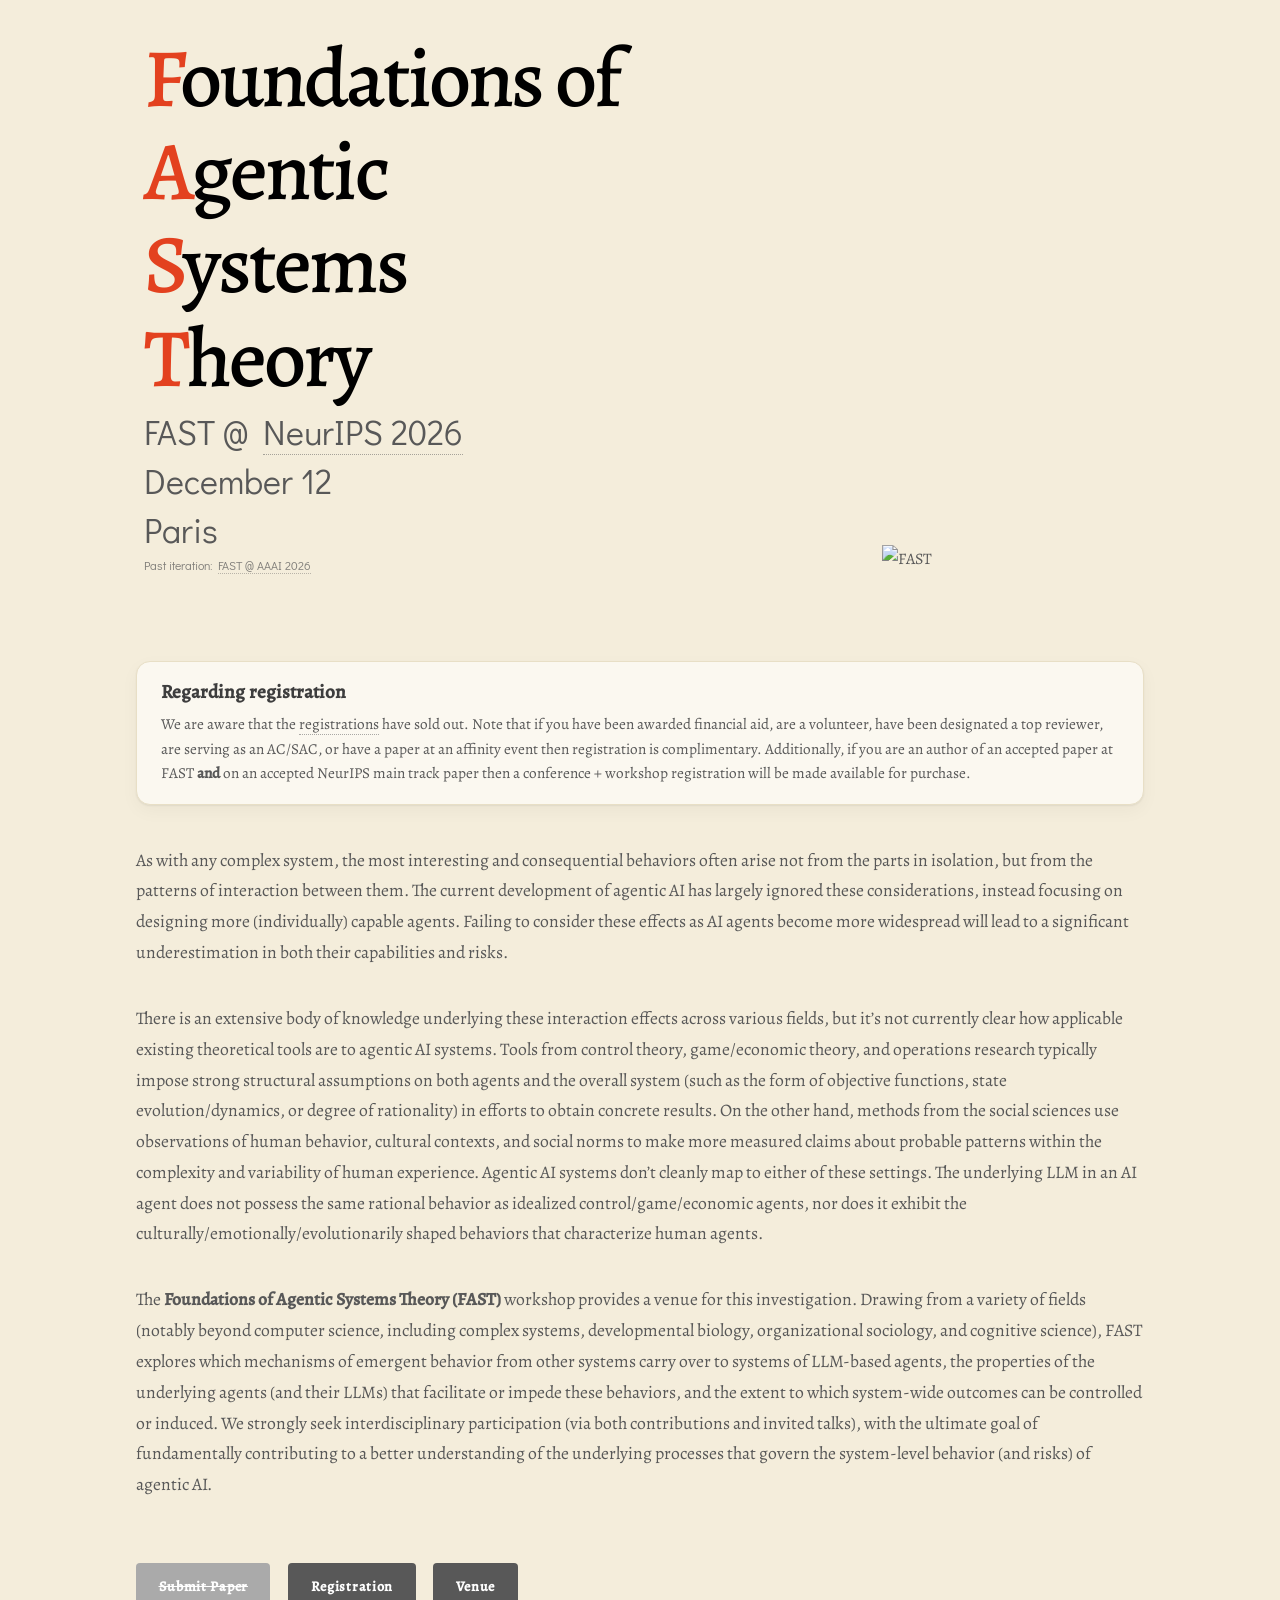
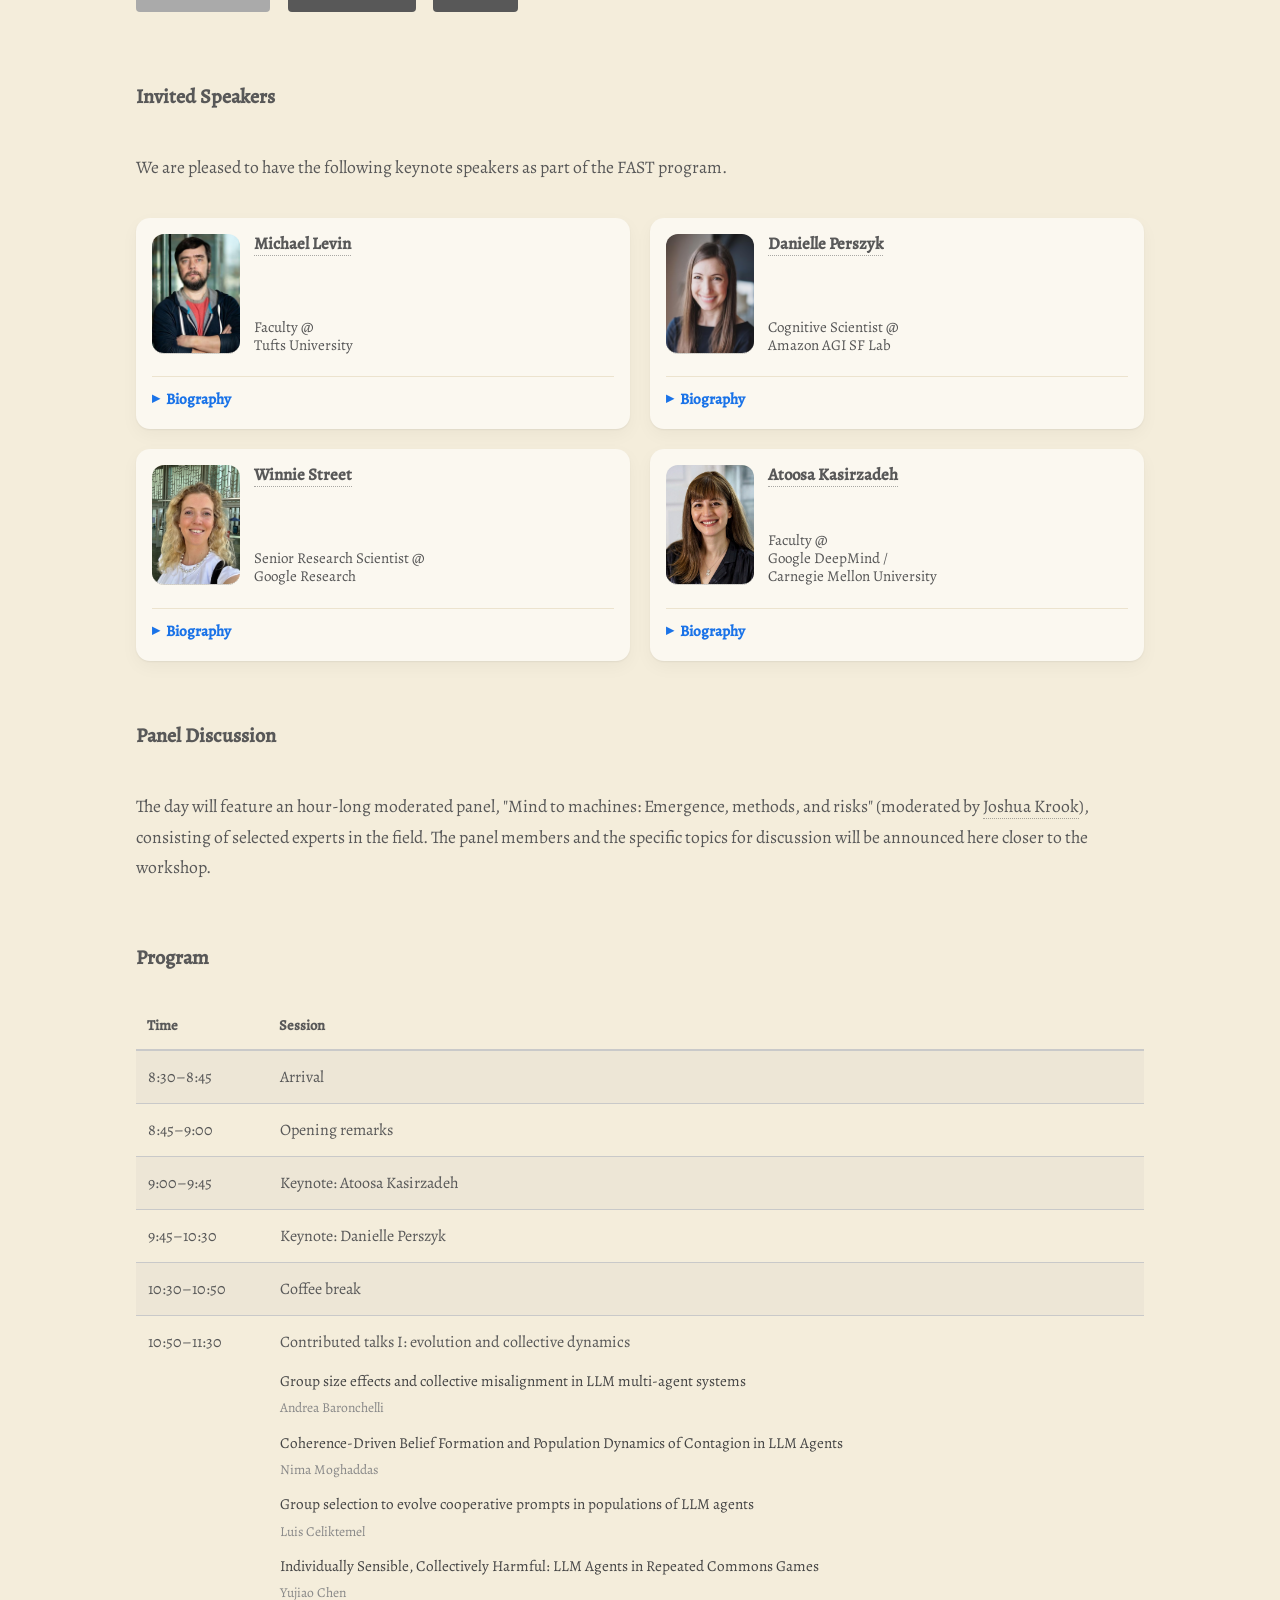
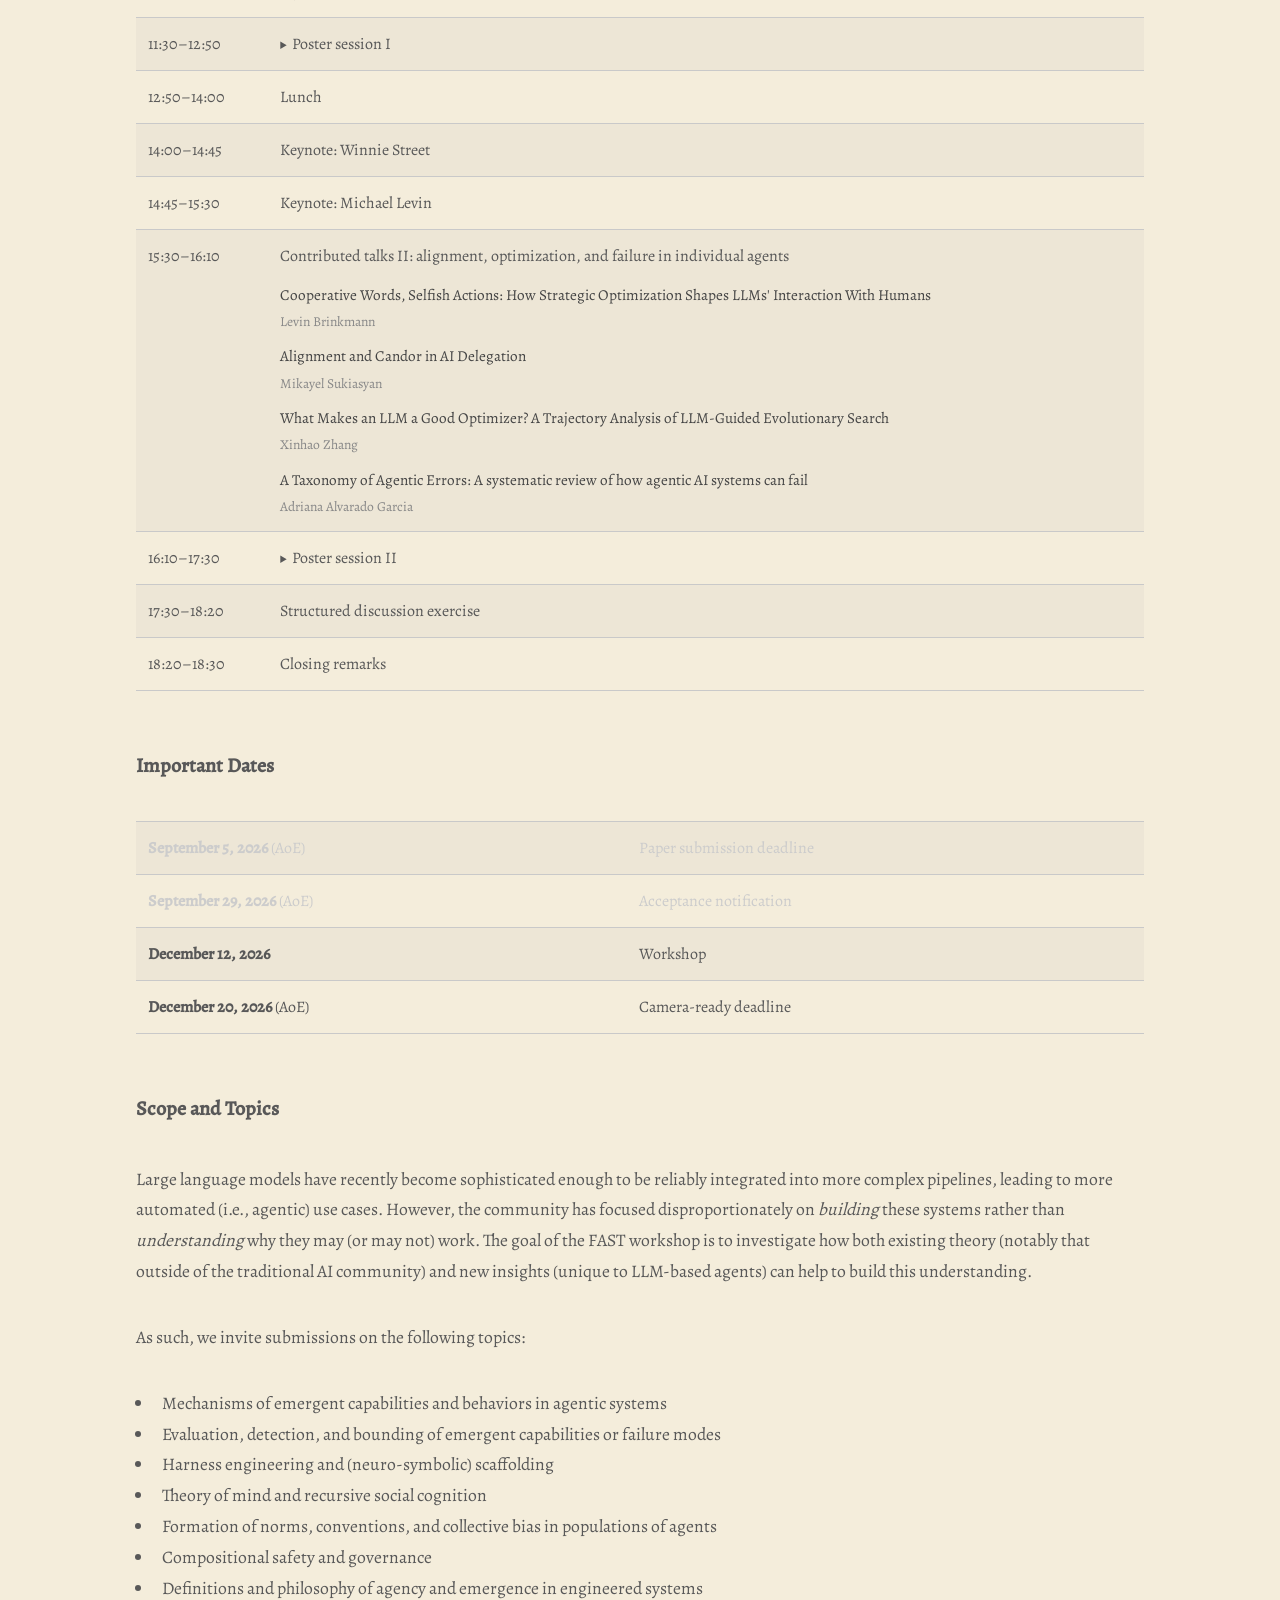
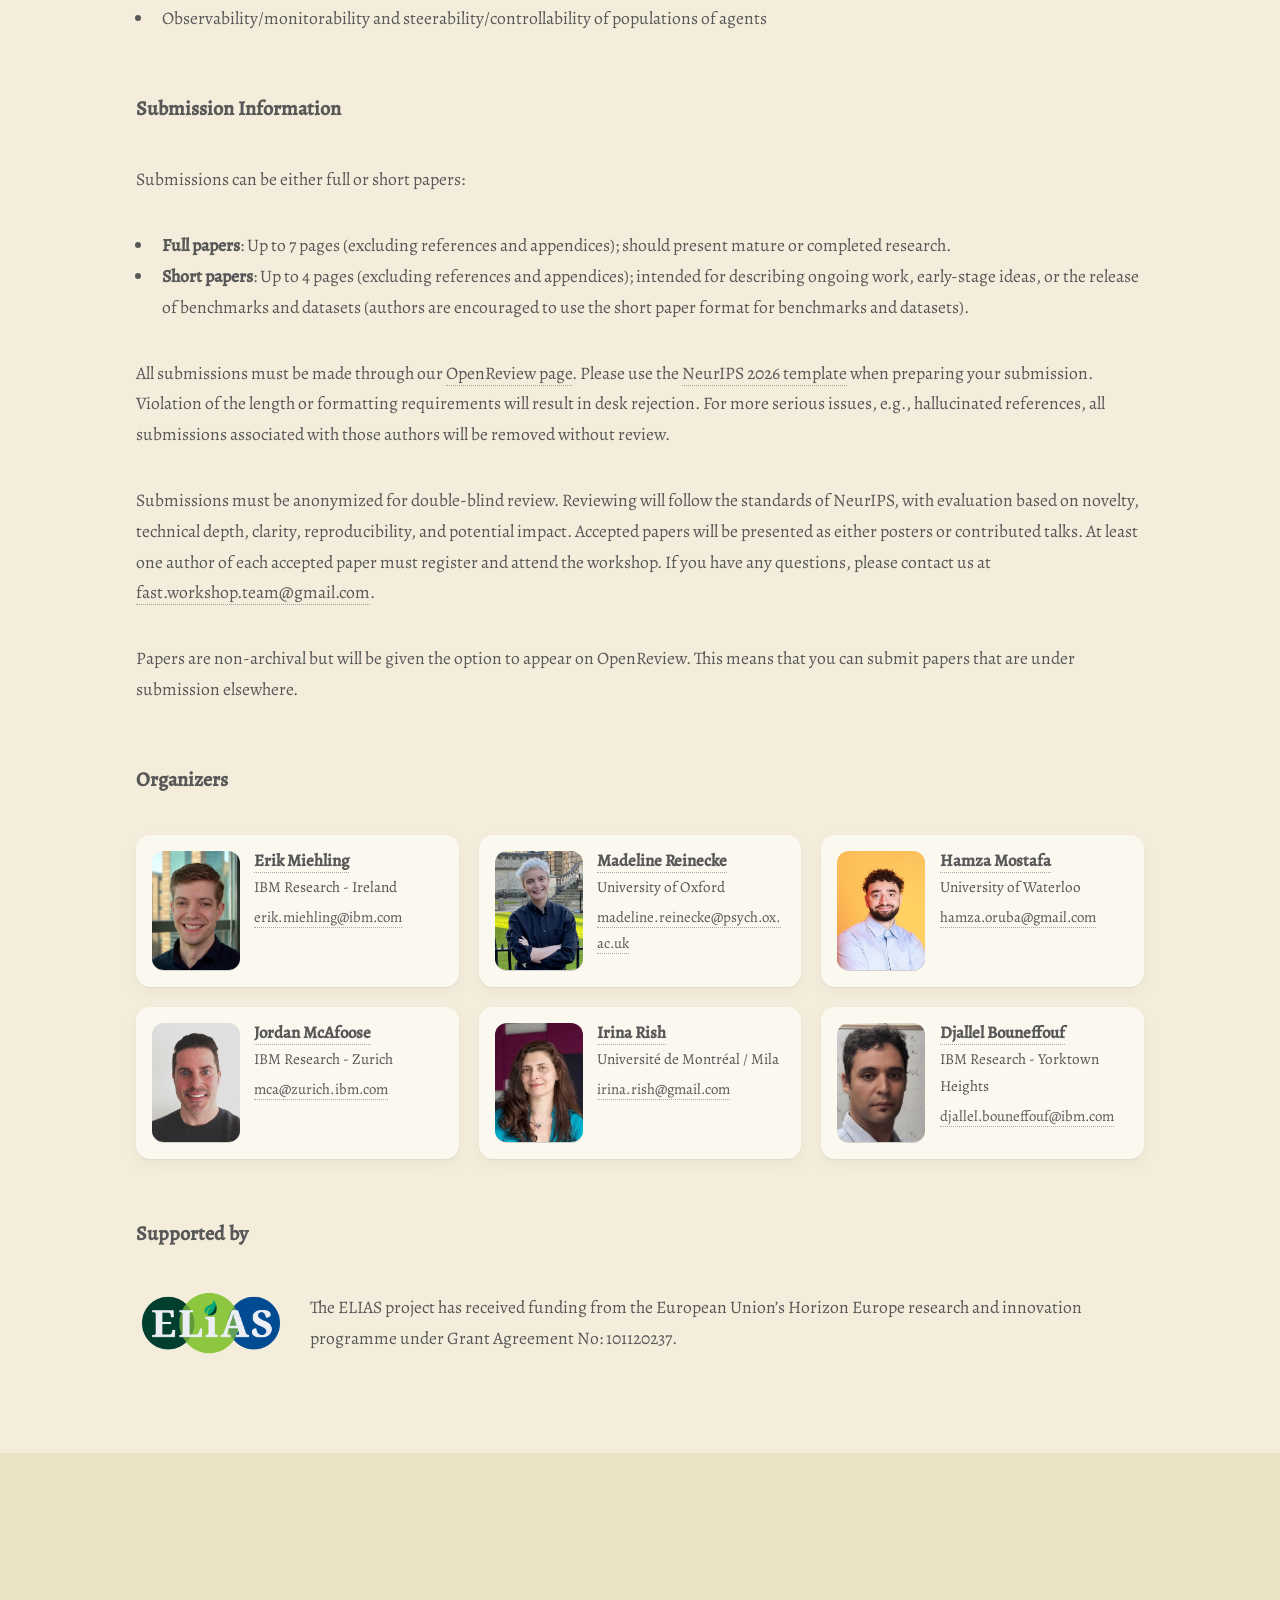
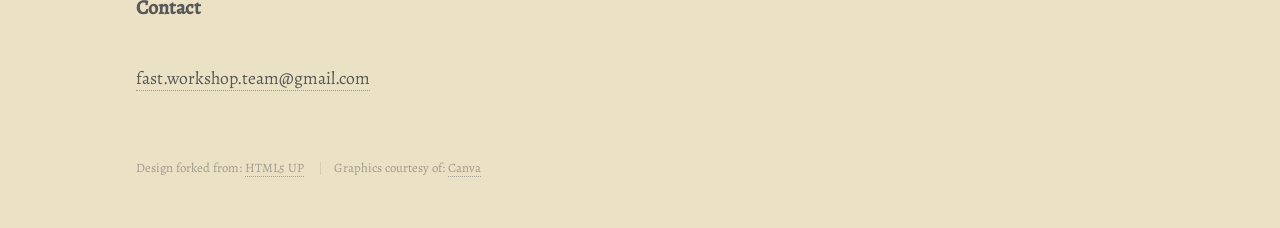
==== commit 5165fd8f: "Update workshop program: new schedule, talk lists, and collapsible poster lists Co-Authored-By: Clau" ====
--- a/index.html
+++ b/index.html
@@ -188,7 +188,7 @@
 								  <h3 class="name">
 								    <a href="https://research.google/people/107544/">Winnie Street</a>
 								  </h3>
-								  <p class="affiliation">Researcher @<br>Google Research</p>
+								  <p class="affiliation">Senior Research Scientist @<br>Google Research</p>
 								</div>
 
 								<div class="talk-block">
@@ -212,7 +212,7 @@
 								  <h3 class="name">
 								    <a href="http://kasirzadeh.org/">Atoosa Kasirzadeh</a>
 								  </h3>
-								  <p class="affiliation">Faculty @<br>Carnegie Mellon University /<br>Google DeepMind</p>
+								  <p class="affiliation">Faculty @<br>Google DeepMind /<br>Carnegie Mellon University</p>
 								</div>
 
 								<div class="talk-block">
@@ -246,14 +246,126 @@
 							<h2>Program</h2>
 						</header>
 
-						<p>
-							The workshop will open with brief remarks from the organizers, followed by a mix of 30-minute keynotes, two contributed talk sessions, two poster sessions, and panel, with networking breaks throughout to maximize discussion time.
-						</p>
-
-						<p>
-							The detailed schedule will be posted here once paper decisions have been finalized.
-						</p>
-					</section>
+							<table id="program-schedule">
+								<thead>
+									<tr><th>Time</th><th>Session</th></tr>
+								</thead>
+								<tbody>
+									<tr><td style="white-space: nowrap;">8:30–8:45</td><td>Arrival</td></tr>
+									<tr><td style="white-space: nowrap;">8:45–9:00</td><td>Opening remarks</td></tr>
+									<tr><td style="white-space: nowrap;">9:00–9:45</td><td>Keynote: Atoosa Kasirzadeh</td></tr>
+									<tr><td style="white-space: nowrap;">9:45–10:30</td><td>Keynote: Danielle Perszyk</td></tr>
+									<tr><td style="white-space: nowrap;">10:30–10:50</td><td>Coffee break</td></tr>
+									<tr><td style="white-space: nowrap;">10:50–11:30</td><td>Contributed talks I: evolution and collective dynamics
+										<ul class="paper-list">
+											<li>
+												<span class="paper-title">Group size effects and collective misalignment in LLM multi-agent systems</span>
+												<span class="paper-authors">Andrea Baronchelli</span>
+											</li>
+											<li>
+												<span class="paper-title">Coherence-Driven Belief Formation and Population Dynamics of Contagion in LLM Agents</span>
+												<span class="paper-authors">Nima Moghaddas</span>
+											</li>
+											<li>
+												<span class="paper-title">Group selection to evolve cooperative prompts in populations of LLM agents</span>
+												<span class="paper-authors">Luis Celiktemel</span>
+											</li>
+											<li>
+												<span class="paper-title">Individually Sensible, Collectively Harmful: LLM Agents in Repeated Commons Games</span>
+												<span class="paper-authors">Yujiao Chen</span>
+											</li>
+										</ul>
+									</td></tr>
+									<tr><td style="white-space: nowrap;">11:30–12:50</td><td><details>
+											<summary>Poster session I</summary>
+											<ul class="paper-list">
+											<li><span class="paper-title">Aggregating Open-Ended Answers Across Populations of LLM Agents</span></li>
+											<li><span class="paper-title">Beyond Accuracy: Formalization for Understanding Information Exchange in Multi-Agent Debate</span></li>
+											<li><span class="paper-title">Choosing LLMs for Strategic Agent Interactions</span></li>
+											<li><span class="paper-title">Collusion as a Causal Estimand</span></li>
+											<li><span class="paper-title">Cooperative Mechanism Games for Oversight of Agent Populations under Partitioned Observation</span></li>
+											<li><span class="paper-title">Deal With It! Diagnosing Post-Training in Bargaining, from Fluency to Surplus Extraction</span></li>
+											<li><span class="paper-title">In &amp; Out: Social Dilemmas With Frames and Self-Negotiated Contracts</span></li>
+											<li><span class="paper-title">Knowing When to Speak: State-Aware Participation in Multi-Agent LLM Systems</span></li>
+											<li><span class="paper-title">Kuramoto Synchronization in LLM-Based Multi-Agent Systems</span></li>
+											<li><span class="paper-title">Logographic Emergent Communication In A Multi-Agent Sketching Lewis Game</span></li>
+											<li><span class="paper-title">Model Heterogeneity Attenuates Escalation Dynamics among Large Language Models in War Games</span></li>
+											<li><span class="paper-title">Moral Hazard in Multi-Agent Language Models</span></li>
+											<li><span class="paper-title">Placement, Not Variance: Redefining the Axis of Security for Multi-Agent AI Systems</span></li>
+											<li><span class="paper-title">Reciprocal Wireheading Undermines Alignment Properties in Multi-Agent LLMs Evaluations</span></li>
+											<li><span class="paper-title">Safety Composes, but Its Proof Does Not: Exponential Proof-Observability Gaps for Agent Contracts</span></li>
+											<li><span class="paper-title">Sequential Social Inference in Large Language Models</span></li>
+											<li><span class="paper-title">The Observability Gap in Multi-Agent AI Systems</span></li>
+											<li><span class="paper-title">The Question of Where: A Placement Asymmetry in How Agents Learn to Cooperate</span></li>
+											<li><span class="paper-title">The Weight of Teamwork: Does Communication Structure Help LLM Scientists Search for Scientific Laws?</span></li>
+											<li><span class="paper-title">Toward collective intelligence: evolutionary pressures for cooperative language models</span></li>
+											<li><span class="paper-title">When Behavioral Signal Is Not Enough: Separating Observability from Learned Theory-of-Mind Inference</span></li>
+											<li><span class="paper-title">When Does Composition Preserve Coherence? A Product-Structure Criterion and a Magnitude Law for Multi-Agent Belief Assembly</span></li>
+											<li><span class="paper-title">When Does Group Structure Emerge? Validating History-Dependent Group Behavior in LLM Agent Populations</span></li>
+											<li><span class="paper-title">When Equivalent Representations Produce Different Responses: Prompt-Sensitive Stackelberg Games with LLM Followers</span></li>
+											<li><span class="paper-title">Who Should Act After Silence? Exact Coordination Policies for Agents on Unreliable Relay Lines</span></li>
+											</ul>
+										</details>
+									</td></tr>
+									<tr><td style="white-space: nowrap;">12:50–14:00</td><td>Lunch</td></tr>
+									<tr><td style="white-space: nowrap;">14:00–14:45</td><td>Keynote: Winnie Street</td></tr>
+									<tr><td style="white-space: nowrap;">14:45–15:30</td><td>Keynote: Michael Levin</td></tr>
+									<tr><td style="white-space: nowrap;">15:30–16:10</td><td>Contributed talks II: alignment, optimization, and failure in individual agents
+										<ul class="paper-list">
+											<li>
+												<span class="paper-title">Cooperative Words, Selfish Actions: How Strategic Optimization Shapes LLMs' Interaction With Humans</span>
+												<span class="paper-authors">Levin Brinkmann</span>
+											</li>
+											<li>
+												<span class="paper-title">Alignment and Candor in AI Delegation</span>
+												<span class="paper-authors">Mikayel Sukiasyan</span>
+											</li>
+											<li>
+												<span class="paper-title">What Makes an LLM a Good Optimizer? A Trajectory Analysis of LLM-Guided Evolutionary Search</span>
+												<span class="paper-authors">Xinhao Zhang</span>
+											</li>
+											<li>
+												<span class="paper-title">A Taxonomy of Agentic Errors: A systematic review of how agentic AI systems can fail</span>
+												<span class="paper-authors">Adriana Alvarado Garcia</span>
+											</li>
+										</ul>
+									</td></tr>
+									<tr><td style="white-space: nowrap;">16:10–17:30</td><td><details>
+											<summary>Poster session II</summary>
+											<ul class="paper-list">
+											<li><span class="paper-title">Analyzing The Changes of AI Safety Language Across 4 Frontier Labs</span></li>
+											<li><span class="paper-title">Before Agents Decide: Epistemic Action in LLM-Based Systems</span></li>
+											<li><span class="paper-title">Belief Attribution Requires Behavioral Evidence and Agents Now Supply It</span></li>
+											<li><span class="paper-title">Beyond Machina Economicus: On Cognitive Organization and Efficiency Arguments</span></li>
+											<li><span class="paper-title">Black-Box Auditing of Hidden Loyalties in Agent-Bound Checkpoints with Matched Entity Swaps</span></li>
+											<li><span class="paper-title">Building Autonomous Causal Analysis Agents from Narrative Data</span></li>
+											<li><span class="paper-title">Code Comments as an Alignment Surface: Stigmergic Steering of Coding Agents</span></li>
+											<li><span class="paper-title">Critical Dynamics of AI Self-Improvement</span></li>
+											<li><span class="paper-title">Harness as a Language: A Minimalist Agent Framework With Maximal Expressivity</span></li>
+											<li><span class="paper-title">Instrumental Convergence Revisited: Towards a Broader Characterization of Runaway Optimization</span></li>
+											<li><span class="paper-title">Is the Agent Aware of the Situation? Probing Embodied DRL Agents' Situation Assessment</span></li>
+											<li><span class="paper-title">Modal Agency: Constraints, Affordances, and Self-Constructing Harnesses</span></li>
+											<li><span class="paper-title">Moral Surface Without Moral Character: Value Labels Do Not Determine LLM Agent Behavior</span></li>
+											<li><span class="paper-title">Norms at a Price: Why RL-Based Alignment Can Promise Conditional Compliance at Best</span></li>
+											<li><span class="paper-title">Nothing Is Harder Than Nothing, Until You Write It Down: Absence Conventions in Stateful Tool Use</span></li>
+											<li><span class="paper-title">Nudging the Graph, Not the Agent: A Benchmark for Alignment by Environment Design</span></li>
+											<li><span class="paper-title">Protoreasoning in Tiny Transformers</span></li>
+											<li><span class="paper-title">Rational Clarification by Assistive Agents via Value-of-Information Reasoning</span></li>
+											<li><span class="paper-title">Reference Misgeneralization: Why Orthogonality Thesis Doesn’t Go Far Enough, and the Problem of Deep Brittleness</span></li>
+											<li><span class="paper-title">Replaying Self-Evolution's Tape: Understanding Self-Evolving Agents Requires Experimental Evolution</span></li>
+											<li><span class="paper-title">Stress-Testing Context Alignment Stressors in Agents</span></li>
+											<li><span class="paper-title">Subagents vs Agent Skills: Executing Reusable Knowledge for Long-Horizon Agentic Tasks</span></li>
+											<li><span class="paper-title">What Compression Preserves: Instruction Survival in Long-Horizon LLM Agents</span></li>
+											<li><span class="paper-title">What Counts as the Agent? Boundaries and Measurement in Agentic Systems</span></li>
+											<li><span class="paper-title">What Is a Morally Aligned AI Agent? A Philosophical Coverage Map and Its Failure Under Composition</span></li>
+											</ul>
+										</details>
+									</td></tr>
+									<tr><td style="white-space: nowrap;">17:30–18:20</td><td>Structured discussion exercise</td></tr>
+									<tr><td style="white-space: nowrap;">18:20–18:30</td><td>Closing remarks</td></tr>
+								</tbody>
+							</table>
+						</section>
 
 					<section>		
 						<header class="major" id="dates">
--- a/assets/css/main.css
+++ b/assets/css/main.css
@@ -487,32 +487,41 @@
   vertical-align: top;
 }
 
-.schedule-table .paper-list {
+#program-schedule .paper-list {
   list-style: none;
   margin: 0.75rem 0 0 0;
   padding: 0;
 }
 
-.schedule-table .paper-list li {
+#program-schedule .paper-list li {
   margin-bottom: 0.6rem;
   padding-left: 0;
 }
 
-.schedule-table .paper-list li:last-child {
+#program-schedule .paper-list li:last-child {
   margin-bottom: 0;
 }
 
-.schedule-table .paper-title {
+#program-schedule .paper-title {
   display: block;
   font-size: 0.95rem;
   color: #444;
 }
 
-.schedule-table .paper-authors {
+#program-schedule .paper-authors {
   display: block;
   font-size: 0.85rem;
   color: #888;
   margin-top: 0.1rem;
+}
+
+#program-schedule summary {
+  cursor: pointer;
+}
+
+#program-schedule summary::marker,
+#program-schedule summary::-webkit-details-marker {
+  font-size: 0.7em;
 }
 
 /* Accepted Papers list */
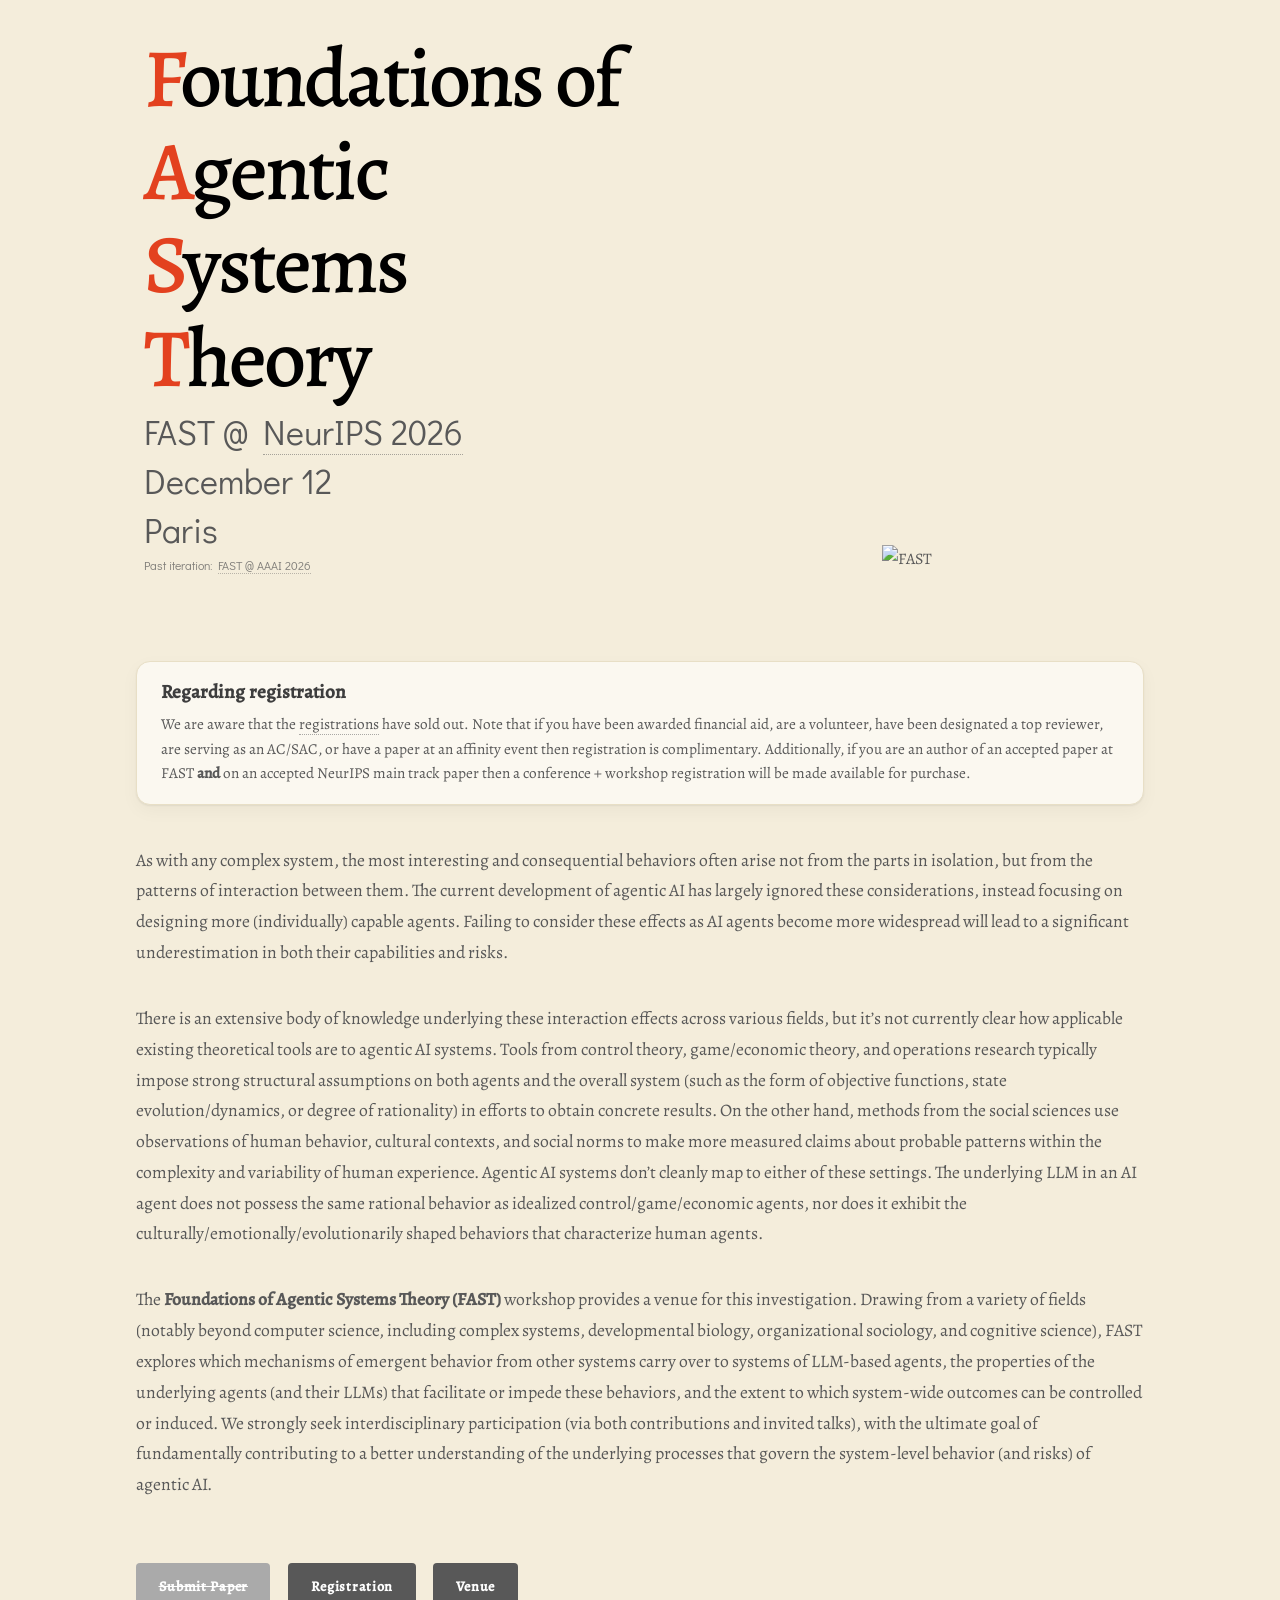
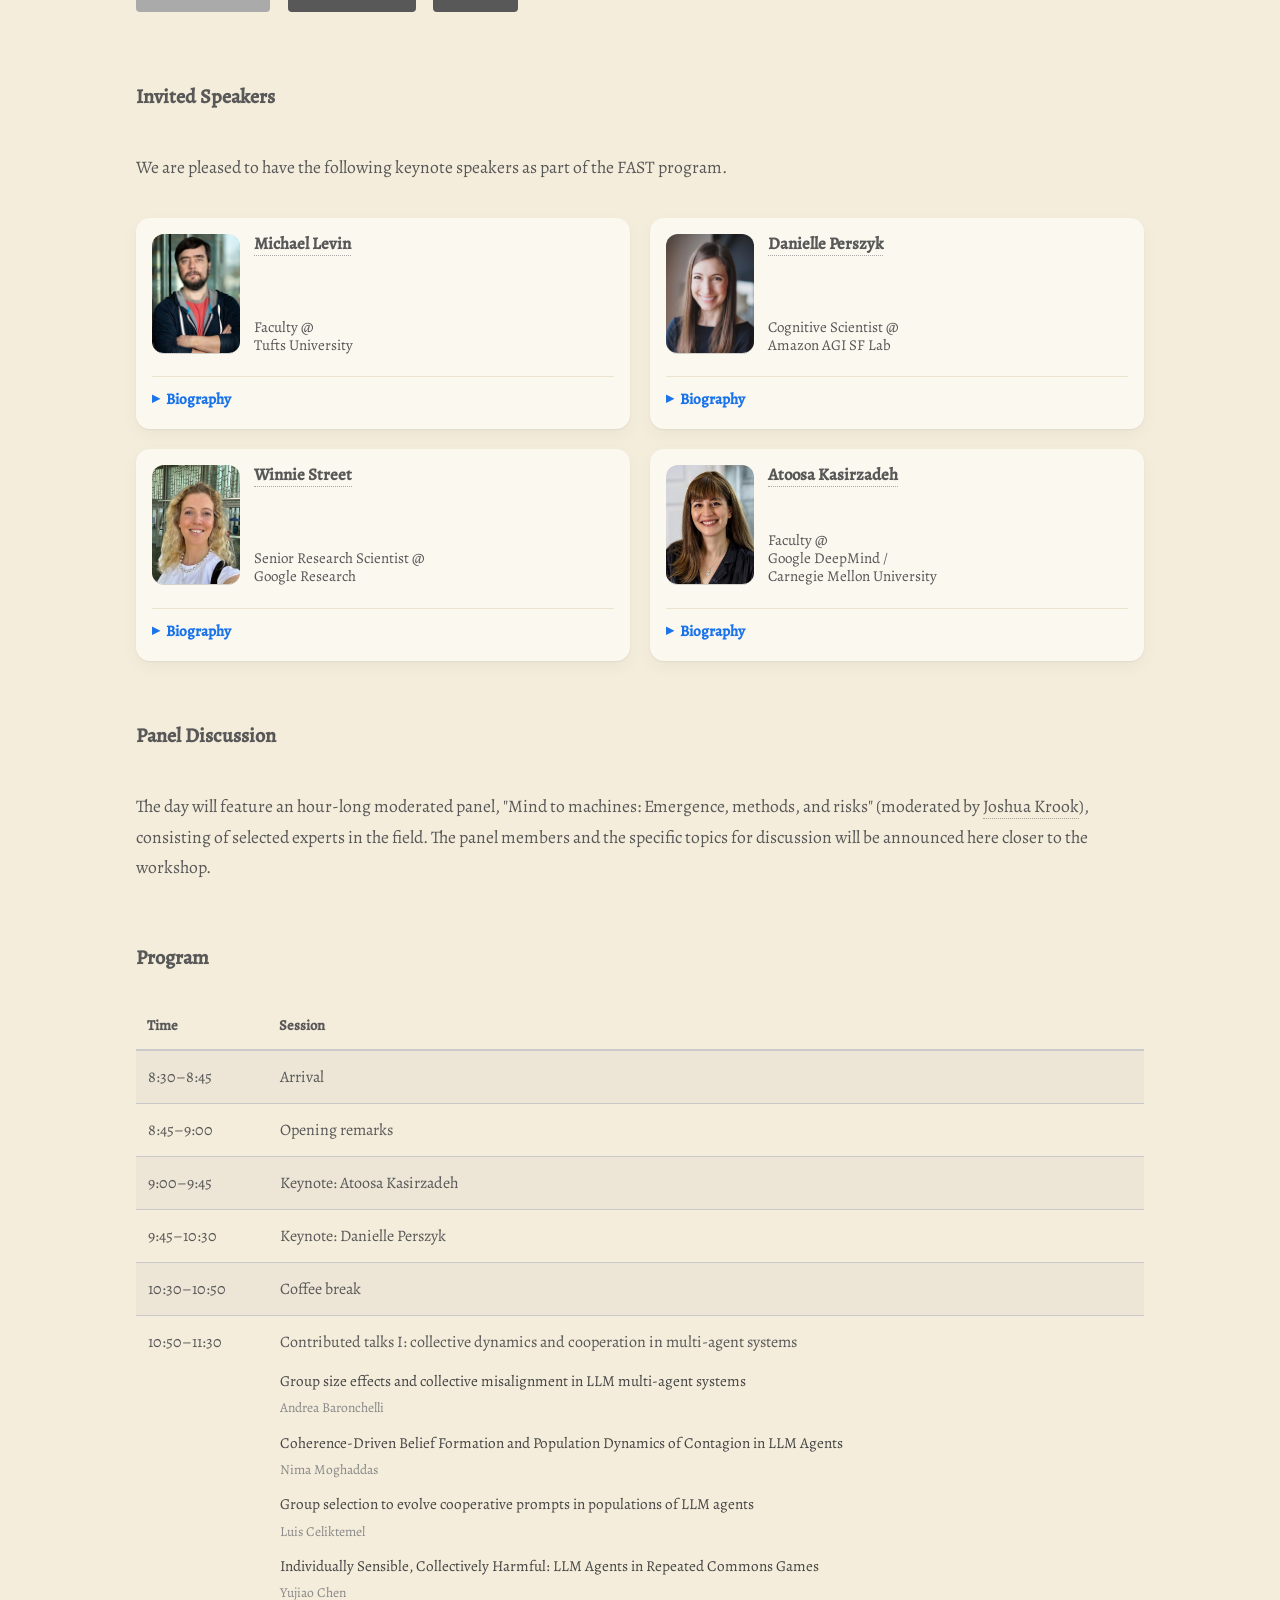
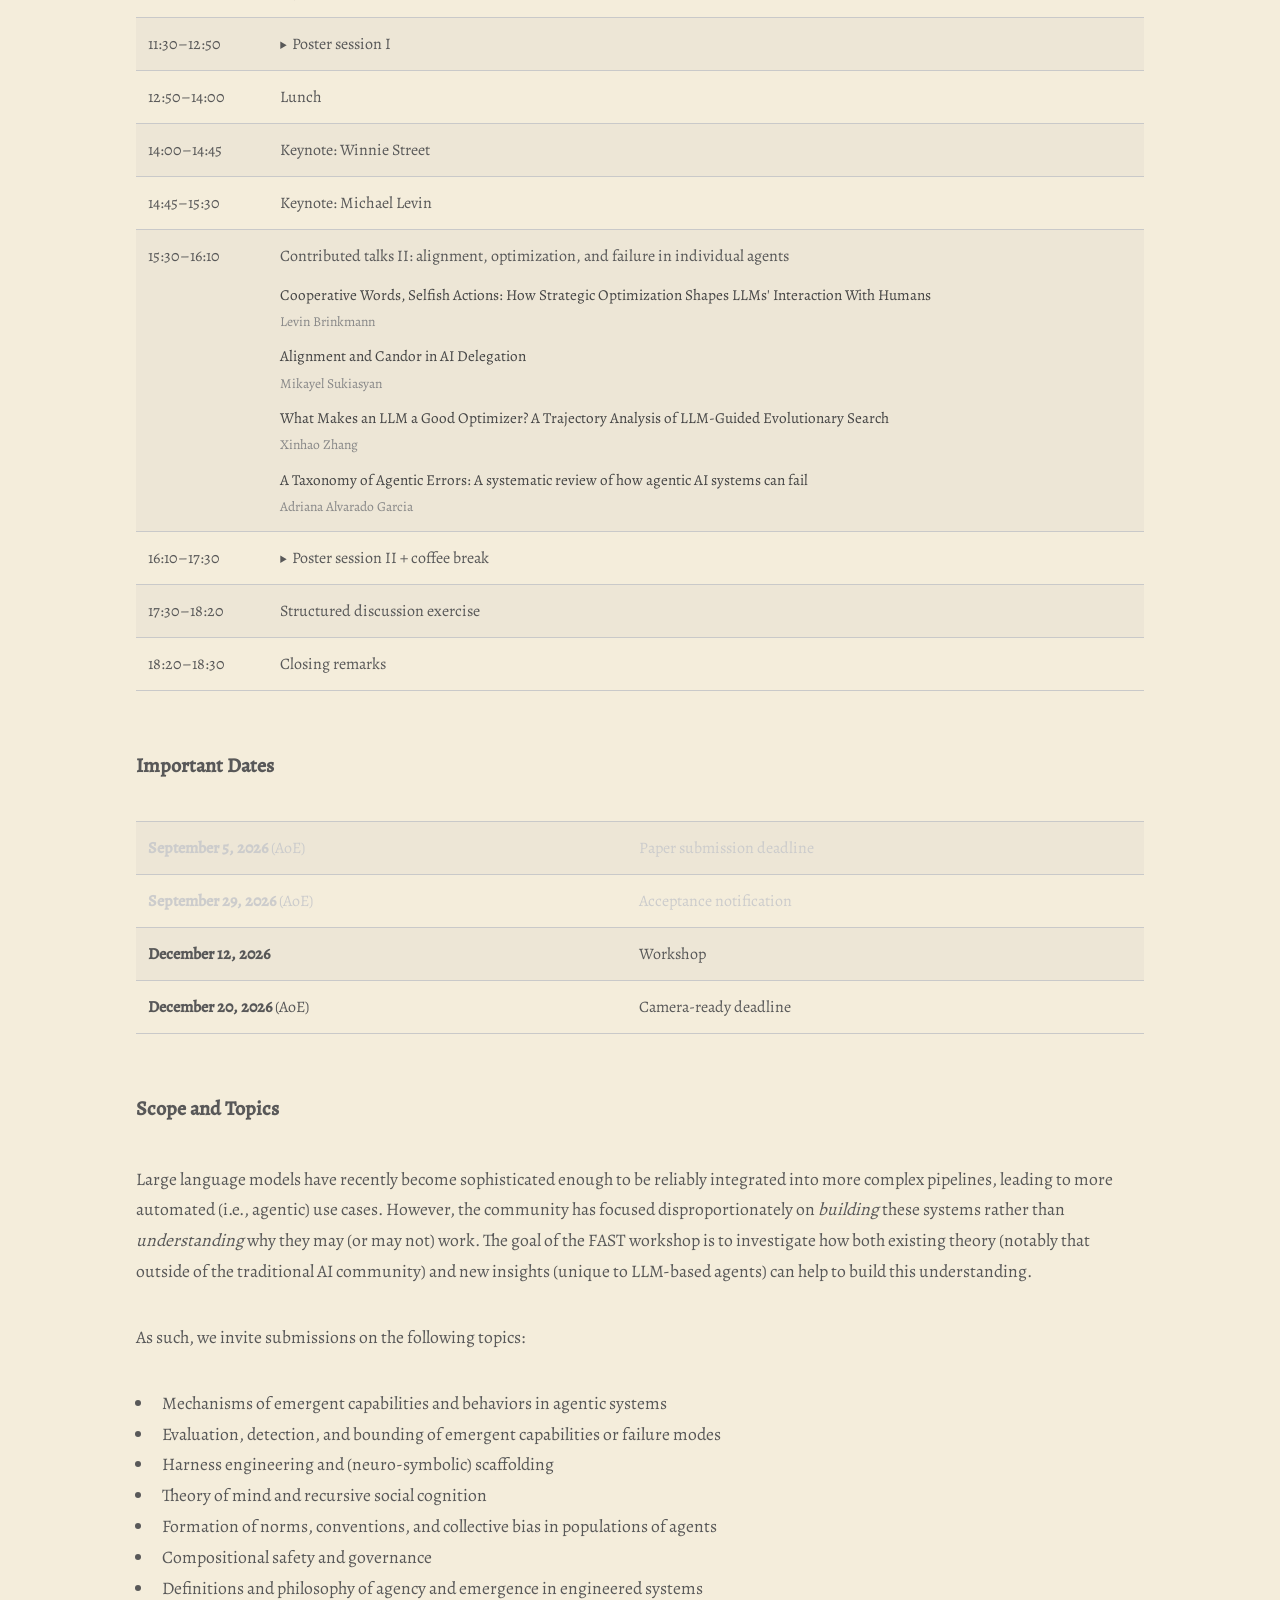
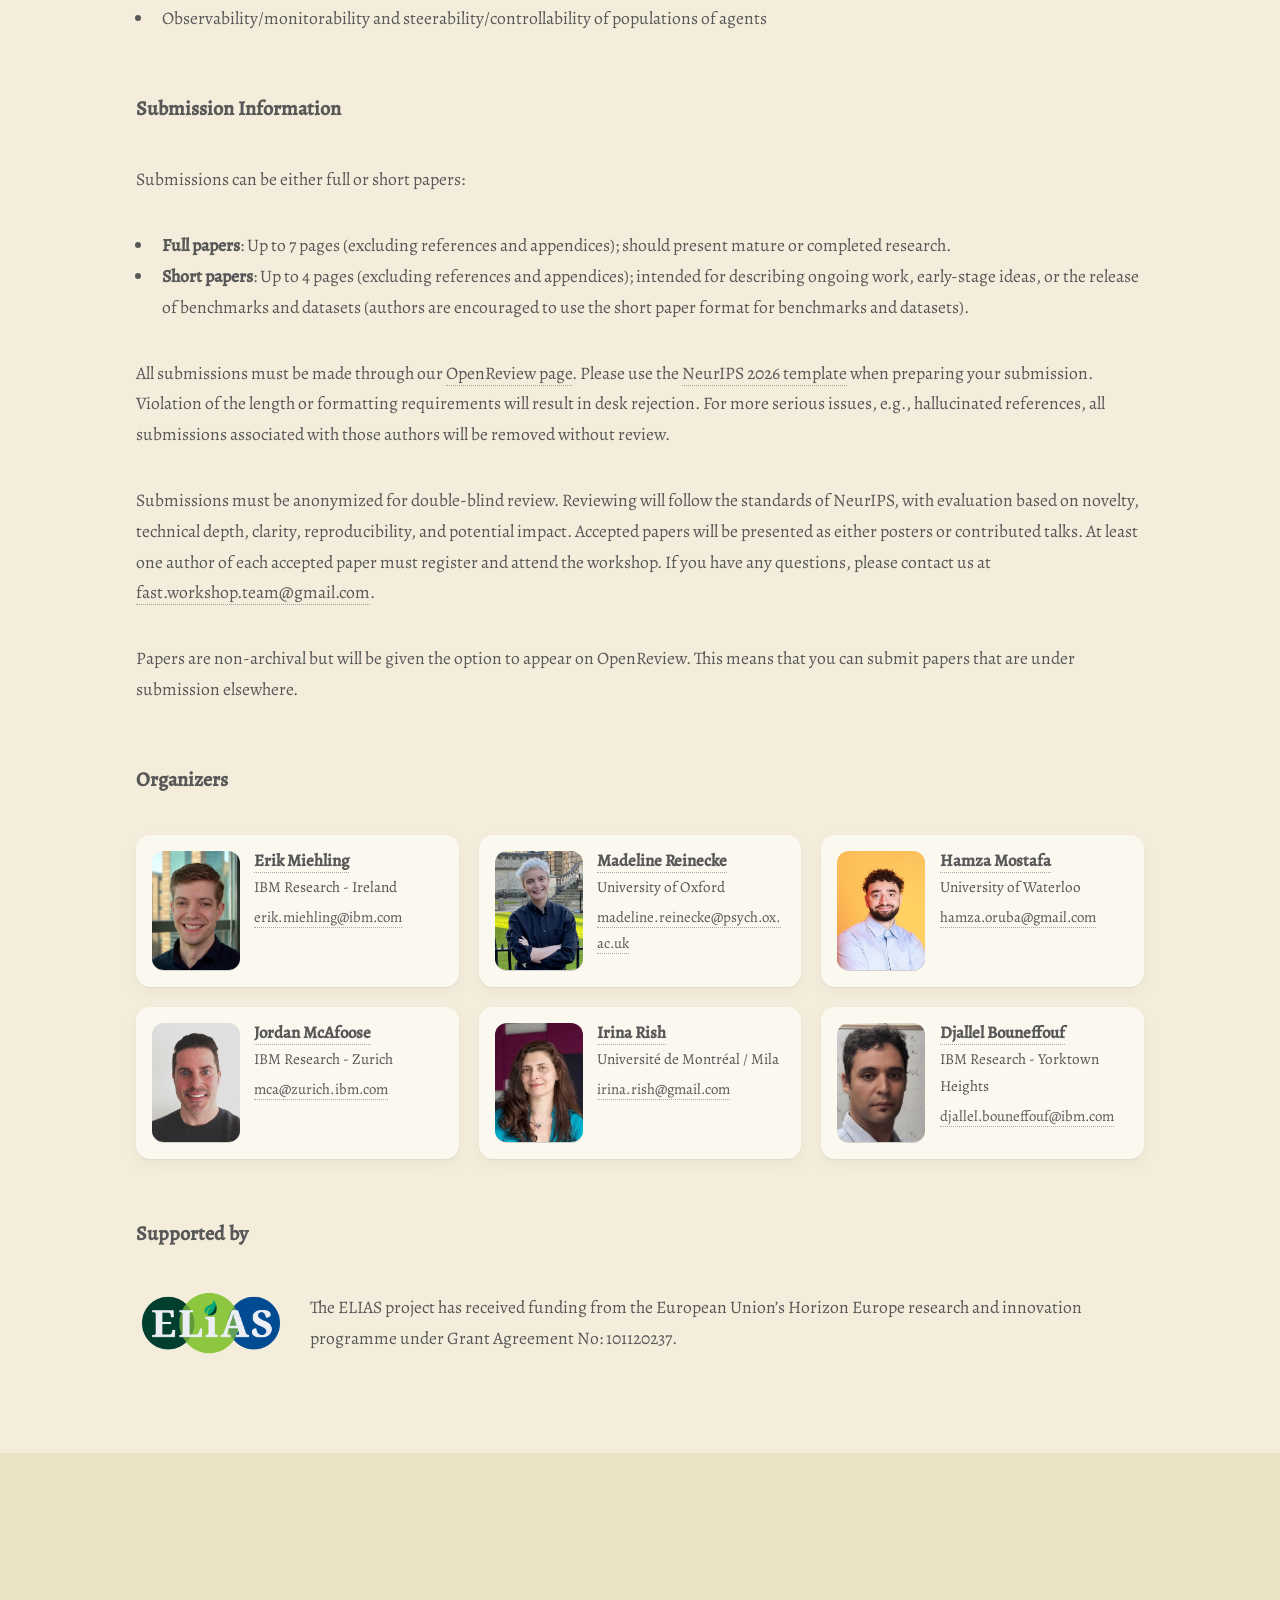
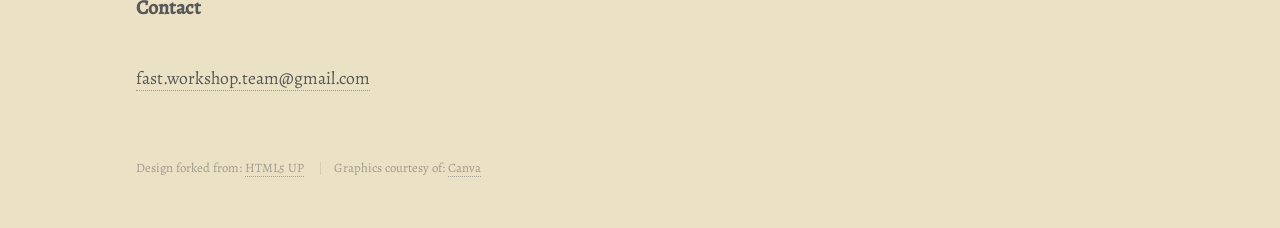
==== commit 6b3ec40c: "Update program with author lists and alphabetized collapsible posters Co-Authored-By: Claude Haiku 5" ====
--- a/index.html
+++ b/index.html
@@ -247,124 +247,306 @@
 						</header>
 
 							<table id="program-schedule">
-								<thead>
-									<tr><th>Time</th><th>Session</th></tr>
-								</thead>
-								<tbody>
-									<tr><td style="white-space: nowrap;">8:30–8:45</td><td>Arrival</td></tr>
-									<tr><td style="white-space: nowrap;">8:45–9:00</td><td>Opening remarks</td></tr>
-									<tr><td style="white-space: nowrap;">9:00–9:45</td><td>Keynote: Atoosa Kasirzadeh</td></tr>
-									<tr><td style="white-space: nowrap;">9:45–10:30</td><td>Keynote: Danielle Perszyk</td></tr>
-									<tr><td style="white-space: nowrap;">10:30–10:50</td><td>Coffee break</td></tr>
-									<tr><td style="white-space: nowrap;">10:50–11:30</td><td>Contributed talks I: evolution and collective dynamics
-										<ul class="paper-list">
-											<li>
-												<span class="paper-title">Group size effects and collective misalignment in LLM multi-agent systems</span>
-												<span class="paper-authors">Andrea Baronchelli</span>
-											</li>
-											<li>
-												<span class="paper-title">Coherence-Driven Belief Formation and Population Dynamics of Contagion in LLM Agents</span>
-												<span class="paper-authors">Nima Moghaddas</span>
-											</li>
-											<li>
-												<span class="paper-title">Group selection to evolve cooperative prompts in populations of LLM agents</span>
-												<span class="paper-authors">Luis Celiktemel</span>
-											</li>
-											<li>
-												<span class="paper-title">Individually Sensible, Collectively Harmful: LLM Agents in Repeated Commons Games</span>
-												<span class="paper-authors">Yujiao Chen</span>
-											</li>
-										</ul>
-									</td></tr>
-									<tr><td style="white-space: nowrap;">11:30–12:50</td><td><details>
+                                <thead>
+                                    <tr><th>Time</th><th>Session</th></tr>
+                                </thead>
+                                <tbody>
+                                    <tr><td style="white-space: nowrap;">8:30–8:45</td><td>Arrival</td></tr>
+                                    <tr><td style="white-space: nowrap;">8:45–9:00</td><td>Opening remarks</td></tr>
+                                    <tr><td style="white-space: nowrap;">9:00–9:45</td><td>Keynote: Atoosa Kasirzadeh</td></tr>
+                                    <tr><td style="white-space: nowrap;">9:45–10:30</td><td>Keynote: Danielle Perszyk</td></tr>
+                                    <tr><td style="white-space: nowrap;">10:30–10:50</td><td>Coffee break</td></tr>
+                                    <tr><td style="white-space: nowrap;">10:50–11:30</td><td>Contributed talks I: collective dynamics and cooperation in multi-agent systems
+                                        <ul class="paper-list">
+                                            <li>
+                                                <span class="paper-title">Group size effects and collective misalignment in LLM multi-agent systems</span>
+                                                <span class="paper-authors">Andrea Baronchelli</span>
+                                            </li>
+                                            <li>
+                                                <span class="paper-title">Coherence-Driven Belief Formation and Population Dynamics of Contagion in LLM Agents</span>
+                                                <span class="paper-authors">Nima Moghaddas</span>
+                                            </li>
+                                            <li>
+                                                <span class="paper-title">Group selection to evolve cooperative prompts in populations of LLM agents</span>
+                                                <span class="paper-authors">Luis Celiktemel</span>
+                                            </li>
+                                            <li>
+                                                <span class="paper-title">Individually Sensible, Collectively Harmful: LLM Agents in Repeated Commons Games</span>
+                                                <span class="paper-authors">Yujiao Chen</span>
+                                            </li>
+                                        </ul>
+                                    </td></tr>
+                                    <tr><td style="white-space: nowrap;">11:30–12:50</td><td><details>
 											<summary>Poster session I</summary>
 											<ul class="paper-list">
-											<li><span class="paper-title">Aggregating Open-Ended Answers Across Populations of LLM Agents</span></li>
-											<li><span class="paper-title">Beyond Accuracy: Formalization for Understanding Information Exchange in Multi-Agent Debate</span></li>
-											<li><span class="paper-title">Choosing LLMs for Strategic Agent Interactions</span></li>
-											<li><span class="paper-title">Collusion as a Causal Estimand</span></li>
-											<li><span class="paper-title">Cooperative Mechanism Games for Oversight of Agent Populations under Partitioned Observation</span></li>
-											<li><span class="paper-title">Deal With It! Diagnosing Post-Training in Bargaining, from Fluency to Surplus Extraction</span></li>
-											<li><span class="paper-title">In &amp; Out: Social Dilemmas With Frames and Self-Negotiated Contracts</span></li>
-											<li><span class="paper-title">Knowing When to Speak: State-Aware Participation in Multi-Agent LLM Systems</span></li>
-											<li><span class="paper-title">Kuramoto Synchronization in LLM-Based Multi-Agent Systems</span></li>
-											<li><span class="paper-title">Logographic Emergent Communication In A Multi-Agent Sketching Lewis Game</span></li>
-											<li><span class="paper-title">Model Heterogeneity Attenuates Escalation Dynamics among Large Language Models in War Games</span></li>
-											<li><span class="paper-title">Moral Hazard in Multi-Agent Language Models</span></li>
-											<li><span class="paper-title">Placement, Not Variance: Redefining the Axis of Security for Multi-Agent AI Systems</span></li>
-											<li><span class="paper-title">Reciprocal Wireheading Undermines Alignment Properties in Multi-Agent LLMs Evaluations</span></li>
-											<li><span class="paper-title">Safety Composes, but Its Proof Does Not: Exponential Proof-Observability Gaps for Agent Contracts</span></li>
-											<li><span class="paper-title">Sequential Social Inference in Large Language Models</span></li>
-											<li><span class="paper-title">The Observability Gap in Multi-Agent AI Systems</span></li>
-											<li><span class="paper-title">The Question of Where: A Placement Asymmetry in How Agents Learn to Cooperate</span></li>
-											<li><span class="paper-title">The Weight of Teamwork: Does Communication Structure Help LLM Scientists Search for Scientific Laws?</span></li>
-											<li><span class="paper-title">Toward collective intelligence: evolutionary pressures for cooperative language models</span></li>
-											<li><span class="paper-title">When Behavioral Signal Is Not Enough: Separating Observability from Learned Theory-of-Mind Inference</span></li>
-											<li><span class="paper-title">When Does Composition Preserve Coherence? A Product-Structure Criterion and a Magnitude Law for Multi-Agent Belief Assembly</span></li>
-											<li><span class="paper-title">When Does Group Structure Emerge? Validating History-Dependent Group Behavior in LLM Agent Populations</span></li>
-											<li><span class="paper-title">When Equivalent Representations Produce Different Responses: Prompt-Sensitive Stackelberg Games with LLM Followers</span></li>
-											<li><span class="paper-title">Who Should Act After Silence? Exact Coordination Policies for Agents on Unreliable Relay Lines</span></li>
+													<li>
+														<span class="paper-title">Aggregating Open-Ended Answers Across Populations of LLM Agents</span>
+														<span class="paper-authors">Kevin Chou, Haocheng Guo, Ahan Karnik, Vihaan Kabra, Sneheel Sarangi</span>
+													</li>
+													<li>
+														<span class="paper-title">Beyond Accuracy: Formalization for Understanding Information Exchange in Multi-Agent Debate</span>
+														<span class="paper-authors">Sarah Wu, Tycho Young</span>
+													</li>
+													<li>
+														<span class="paper-title">Choosing LLMs for Strategic Agent Interactions</span>
+														<span class="paper-authors">Arastun Mammadli, Herbert Woisetschläger, Jawad Fayaz, Shiqiang Wang</span>
+													</li>
+													<li>
+														<span class="paper-title">Coherence-Driven Belief Formation and Population Dynamics of Contagion in LLM Agents</span>
+														<span class="paper-authors">Tathagata Banerjee, Nima Moghaddas</span>
+													</li>
+													<li>
+														<span class="paper-title">Collusion as a Causal Estimand</span>
+														<span class="paper-authors">Junlin Chen</span>
+													</li>
+													<li>
+														<span class="paper-title">Cooperative Mechanism Games for Oversight of Agent Populations under Partitioned Observation</span>
+														<span class="paper-authors">Joel Christoph</span>
+													</li>
+													<li>
+														<span class="paper-title">Deal With It! Diagnosing Post-Training in Bargaining, from Fluency to Surplus Extraction</span>
+														<span class="paper-authors">Mohid Butt</span>
+													</li>
+													<li>
+														<span class="paper-title">Group Alignment: Internal and External Incentives for Cooperation in Social Dilemmas</span>
+														<span class="paper-authors">Xuanqiang Angelo Huang, Samuele Marro, Charlie Tharas, Van Q. Truong, Bernhard Schölkopf, Emanuele La Malfa, Zhijing Jin</span>
+													</li>
+													<li>
+														<span class="paper-title">Group selection to evolve cooperative prompts in populations of LLM agents</span>
+														<span class="paper-authors">Luis Celiktemel, Edward Eichhorn, Levin Brinkmann, Robin Schimmelpfennig, Aron Vallinder, Yaomin Jiang, Edward Hughes, Iyad Rahwan</span>
+													</li>
+													<li>
+														<span class="paper-title">Group size effects and collective misalignment in LLM multi-agent systems</span>
+														<span class="paper-authors">Ariel Flint, Luca Maria Aiello, Romualdo Pastor-Satorras, Andrea Baronchelli</span>
+													</li>
+													<li>
+														<span class="paper-title">Individually Sensible, Collectively Harmful: LLM Agents in Repeated Commons Games</span>
+														<span class="paper-authors">Yujiao Chen</span>
+													</li>
+													<li>
+														<span class="paper-title">Knowing When to Speak: State-Aware Participation in Multi-Agent LLM Systems</span>
+														<span class="paper-authors">Xingze Wang</span>
+													</li>
+													<li>
+														<span class="paper-title">Kuramoto Synchronization in LLM-Based Multi-Agent Systems</span>
+														<span class="paper-authors">Francesco Bertolotti, Francesco Nappo</span>
+													</li>
+													<li>
+														<span class="paper-title">Logographic Emergent Communication In A Multi-Agent Sketching Lewis Game</span>
+														<span class="paper-authors">Casper Dancy, Daniela Mihai, Jonathon Hare</span>
+													</li>
+													<li>
+														<span class="paper-title">Model Heterogeneity Attenuates Escalation Dynamics among Large Language Models in War Games</span>
+														<span class="paper-authors">Jihyeon Hyeong, Hiromu Yakura, Iyad Rahwan</span>
+													</li>
+													<li>
+														<span class="paper-title">Moral Hazard in Multi-Agent Language Models</span>
+														<span class="paper-authors">Dane Malenfant</span>
+													</li>
+													<li>
+														<span class="paper-title">Placement, Not Variance: Redefining the Axis of Security for Multi-Agent AI Systems</span>
+														<span class="paper-authors">Zakaria Elghazzali, Kenneth Eaton</span>
+													</li>
+													<li>
+														<span class="paper-title">Reciprocal Wireheading Undermines Alignment Properties in Multi-Agent LLMs Evaluations</span>
+														<span class="paper-authors">Vayk Mathrani, Saif Ur Rehman, Ahmad Shaker, Thao Amelia Pham</span>
+													</li>
+													<li>
+														<span class="paper-title">Safety Composes, but Its Proof Does Not: Exponential Proof-Observability Gaps for Agent Contracts</span>
+														<span class="paper-authors">Manoj Saravanan</span>
+													</li>
+													<li>
+														<span class="paper-title">Sequential Social Inference in Large Language Models</span>
+														<span class="paper-authors">Elif Akata, Dylan Cope, Eric Schulz, Jakob Nicolaus Foerster</span>
+													</li>
+													<li>
+														<span class="paper-title">The Observability Gap in Multi-Agent AI Systems</span>
+														<span class="paper-authors">Eric Mibuari, Madhulika Srikumar, Claire R. Leibowicz, Sarah Tan, Borhane Blili-Hamelin, Vinh X. Nguyen, Amin Oueslati, Xing Han Lù, Jason Stanley, Sean McGregor, Kyle Wm Hall, Kevin Klyman, Abhi Sanka</span>
+													</li>
+													<li>
+														<span class="paper-title">The Question of Where: A Placement Asymmetry in How Agents Learn to Cooperate</span>
+														<span class="paper-authors">Samridh Aggarwal</span>
+													</li>
+													<li>
+														<span class="paper-title">The Weight of Teamwork: Does Communication Structure Help LLM Scientists Search for Scientific Laws?</span>
+														<span class="paper-authors">Jianing Shi, Zaibin Zhang, Shijun Lei, Zhenfei Yin</span>
+													</li>
+													<li>
+														<span class="paper-title">Toward collective intelligence: evolutionary pressures for cooperative language models</span>
+														<span class="paper-authors">Mariana Meireles, Terry Jingchen Zhang, David Guzman Piedrahita, Zhijing Jin</span>
+													</li>
+													<li>
+														<span class="paper-title">When Behavioral Signal Is Not Enough: Separating Observability from Learned Theory-of-Mind Inference</span>
+														<span class="paper-authors">Yunus Emre Bulut</span>
+													</li>
+													<li>
+														<span class="paper-title">When Does Composition Preserve Coherence? A Product-Structure Criterion and a Magnitude Law for Multi-Agent Belief Assembly</span>
+														<span class="paper-authors">Anany Kotawala</span>
+													</li>
+													<li>
+														<span class="paper-title">When Does Group Structure Emerge? Validating History-Dependent Group Behavior in LLM Agent Populations</span>
+														<span class="paper-authors">Yujiao Chen, Jean Farmer</span>
+													</li>
+													<li>
+														<span class="paper-title">When Equivalent Representations Produce Different Responses: Prompt-Sensitive Stackelberg Games with LLM Followers</span>
+														<span class="paper-authors">Xander Barron, Weici Pan, Jiawei Zhou, Zhenhua Liu</span>
+													</li>
+													<li>
+														<span class="paper-title">Who Should Act After Silence? Exact Coordination Policies for Agents on Unreliable Relay Lines</span>
+														<span class="paper-authors">Andrei Ermakov</span>
+													</li>
 											</ul>
 										</details>
 									</td></tr>
-									<tr><td style="white-space: nowrap;">12:50–14:00</td><td>Lunch</td></tr>
-									<tr><td style="white-space: nowrap;">14:00–14:45</td><td>Keynote: Winnie Street</td></tr>
-									<tr><td style="white-space: nowrap;">14:45–15:30</td><td>Keynote: Michael Levin</td></tr>
-									<tr><td style="white-space: nowrap;">15:30–16:10</td><td>Contributed talks II: alignment, optimization, and failure in individual agents
-										<ul class="paper-list">
-											<li>
-												<span class="paper-title">Cooperative Words, Selfish Actions: How Strategic Optimization Shapes LLMs' Interaction With Humans</span>
-												<span class="paper-authors">Levin Brinkmann</span>
-											</li>
-											<li>
-												<span class="paper-title">Alignment and Candor in AI Delegation</span>
-												<span class="paper-authors">Mikayel Sukiasyan</span>
-											</li>
-											<li>
-												<span class="paper-title">What Makes an LLM a Good Optimizer? A Trajectory Analysis of LLM-Guided Evolutionary Search</span>
-												<span class="paper-authors">Xinhao Zhang</span>
-											</li>
-											<li>
-												<span class="paper-title">A Taxonomy of Agentic Errors: A systematic review of how agentic AI systems can fail</span>
-												<span class="paper-authors">Adriana Alvarado Garcia</span>
-											</li>
-										</ul>
-									</td></tr>
-									<tr><td style="white-space: nowrap;">16:10–17:30</td><td><details>
-											<summary>Poster session II</summary>
+                                    <tr><td style="white-space: nowrap;">12:50–14:00</td><td>Lunch</td></tr>
+                                    <tr><td style="white-space: nowrap;">14:00–14:45</td><td>Keynote: Winnie Street</td></tr>
+                                    <tr><td style="white-space: nowrap;">14:45–15:30</td><td>Keynote: Michael Levin</td></tr>
+                                    <tr><td style="white-space: nowrap;">15:30–16:10</td><td>Contributed talks II: alignment, optimization, and failure in individual agents
+                                        <ul class="paper-list">
+                                            <li>
+                                                <span class="paper-title">Cooperative Words, Selfish Actions: How Strategic Optimization Shapes LLMs' Interaction With Humans</span>
+                                                <span class="paper-authors">Levin Brinkmann</span>
+                                            </li>
+                                            <li>
+                                                <span class="paper-title">Alignment and Candor in AI Delegation</span>
+                                                <span class="paper-authors">Mikayel Sukiasyan</span>
+                                            </li>
+                                            <li>
+                                                <span class="paper-title">What Makes an LLM a Good Optimizer? A Trajectory Analysis of LLM-Guided Evolutionary Search</span>
+                                                <span class="paper-authors">Xinhao Zhang</span>
+                                            </li>
+                                            <li>
+                                                <span class="paper-title">A Taxonomy of Agentic Errors: A systematic review of how agentic AI systems can fail</span>
+                                                <span class="paper-authors">Adriana Alvarado Garcia</span>
+                                            </li>
+                                        </ul>
+                                    </td></tr>
+                                    <tr><td style="white-space: nowrap;">16:10–17:30</td><td><details>
+											<summary>Poster session II + coffee break</summary>
 											<ul class="paper-list">
-											<li><span class="paper-title">Analyzing The Changes of AI Safety Language Across 4 Frontier Labs</span></li>
-											<li><span class="paper-title">Before Agents Decide: Epistemic Action in LLM-Based Systems</span></li>
-											<li><span class="paper-title">Belief Attribution Requires Behavioral Evidence and Agents Now Supply It</span></li>
-											<li><span class="paper-title">Beyond Machina Economicus: On Cognitive Organization and Efficiency Arguments</span></li>
-											<li><span class="paper-title">Black-Box Auditing of Hidden Loyalties in Agent-Bound Checkpoints with Matched Entity Swaps</span></li>
-											<li><span class="paper-title">Building Autonomous Causal Analysis Agents from Narrative Data</span></li>
-											<li><span class="paper-title">Code Comments as an Alignment Surface: Stigmergic Steering of Coding Agents</span></li>
-											<li><span class="paper-title">Critical Dynamics of AI Self-Improvement</span></li>
-											<li><span class="paper-title">Harness as a Language: A Minimalist Agent Framework With Maximal Expressivity</span></li>
-											<li><span class="paper-title">Instrumental Convergence Revisited: Towards a Broader Characterization of Runaway Optimization</span></li>
-											<li><span class="paper-title">Is the Agent Aware of the Situation? Probing Embodied DRL Agents' Situation Assessment</span></li>
-											<li><span class="paper-title">Modal Agency: Constraints, Affordances, and Self-Constructing Harnesses</span></li>
-											<li><span class="paper-title">Moral Surface Without Moral Character: Value Labels Do Not Determine LLM Agent Behavior</span></li>
-											<li><span class="paper-title">Norms at a Price: Why RL-Based Alignment Can Promise Conditional Compliance at Best</span></li>
-											<li><span class="paper-title">Nothing Is Harder Than Nothing, Until You Write It Down: Absence Conventions in Stateful Tool Use</span></li>
-											<li><span class="paper-title">Nudging the Graph, Not the Agent: A Benchmark for Alignment by Environment Design</span></li>
-											<li><span class="paper-title">Protoreasoning in Tiny Transformers</span></li>
-											<li><span class="paper-title">Rational Clarification by Assistive Agents via Value-of-Information Reasoning</span></li>
-											<li><span class="paper-title">Reference Misgeneralization: Why Orthogonality Thesis Doesn’t Go Far Enough, and the Problem of Deep Brittleness</span></li>
-											<li><span class="paper-title">Replaying Self-Evolution's Tape: Understanding Self-Evolving Agents Requires Experimental Evolution</span></li>
-											<li><span class="paper-title">Stress-Testing Context Alignment Stressors in Agents</span></li>
-											<li><span class="paper-title">Subagents vs Agent Skills: Executing Reusable Knowledge for Long-Horizon Agentic Tasks</span></li>
-											<li><span class="paper-title">What Compression Preserves: Instruction Survival in Long-Horizon LLM Agents</span></li>
-											<li><span class="paper-title">What Counts as the Agent? Boundaries and Measurement in Agentic Systems</span></li>
-											<li><span class="paper-title">What Is a Morally Aligned AI Agent? A Philosophical Coverage Map and Its Failure Under Composition</span></li>
+													<li>
+														<span class="paper-title">A Taxonomy of Agentic Errors: A systematic review of how agentic AI systems can fail</span>
+														<span class="paper-authors">David Piorkowski, Michelle Brachman, Naim Zierau, Adriana Alvarado Garcia, Jessica He</span>
+													</li>
+													<li>
+														<span class="paper-title">Alignment and Candor in AI Delegation</span>
+														<span class="paper-authors">Mikayel Sukiasyan</span>
+													</li>
+													<li>
+														<span class="paper-title">Analyzing The Changes of AI Safety Language Across 4 Frontier Labs</span>
+														<span class="paper-authors">Yejin Kim, Rachita Mehta, Sakshi Chaubey, Lisa Villeneuve, Caitlin Lai-Yee Mah</span>
+													</li>
+													<li>
+														<span class="paper-title">Before Agents Decide: Epistemic Action in LLM-Based Systems</span>
+														<span class="paper-authors">Yizhi Liu, Balaji Padmanabhan, Siva Viswanathan</span>
+													</li>
+													<li>
+														<span class="paper-title">Belief Attribution Requires Behavioral Evidence and Agents Now Supply It</span>
+														<span class="paper-authors">Syed Ali Haider</span>
+													</li>
+													<li>
+														<span class="paper-title">Beyond Machina Economicus: On Cognitive Organization and Efficiency Arguments</span>
+														<span class="paper-authors">Alessandro Veneri, Kuil Schoneveld, Chris Pang, Tushita Jha</span>
+													</li>
+													<li>
+														<span class="paper-title">Black-Box Auditing of Hidden Loyalties in Agent-Bound Checkpoints with Matched Entity Swaps</span>
+														<span class="paper-authors">Martin Ciesielski-Listwan, Alyssia Jovellanos</span>
+													</li>
+													<li>
+														<span class="paper-title">Building Autonomous Causal Agents for Open-Ended Reasoning from Narrative Data</span>
+														<span class="paper-authors">Hongxin Zhen, Philip Torr, Jialin Yu</span>
+													</li>
+													<li>
+														<span class="paper-title">Code Comments as an Alignment Surface: Stigmergic Steering of Coding Agents</span>
+														<span class="paper-authors">Jonathan Eicher, Rafael Frančišek Irgolič</span>
+													</li>
+													<li>
+														<span class="paper-title">Cooperative Words, Selfish Actions: How Strategic Optimization Shapes LLMs' Interaction With Humans</span>
+														<span class="paper-authors">Yaomin Jiang, Yannik Keller, Levin Brinkmann, Tobias Werner, Seyed Ali Alhosseini, Michiel A. Bakker, JF Bonnefon, Iyad Rahwan</span>
+													</li>
+													<li>
+														<span class="paper-title">Critical Dynamics of AI Self-Improvement</span>
+														<span class="paper-authors">Mikhail Burtsev</span>
+													</li>
+													<li>
+														<span class="paper-title">Evaluating Value Preferences of Agents through Two-Player Games</span>
+														<span class="paper-authors">Mark Lovett, Christopher Denq, Syed Ali Haider, Promita Rahee Sikder, Elizaveta Tennant</span>
+													</li>
+													<li>
+														<span class="paper-title">Harness as a Language: A Minimalist Agent Framework With Maximal Expressivity</span>
+														<span class="paper-authors">Zhening Li, Joshua Liu, Mateja Vukelic, Nicole Shen, Supriya Lall, Amitayush Thakur, Alex L Zhang, Omar Khattab, Jonathan Light, Armando Solar-Lezama</span>
+													</li>
+													<li>
+														<span class="paper-title">Instrumental Convergence Revisited: Towards a Broader Characterization of Runaway Optimization</span>
+														<span class="paper-authors">Mateusz Bagiński, Tushita Jha</span>
+													</li>
+													<li>
+														<span class="paper-title">Is the Agent Aware of the Situation? Probing Embodied DRL Agents' Situation Assessment</span>
+														<span class="paper-authors">Elahe Soltandoost, Andrea Salfinger, Lauro Snidaro</span>
+													</li>
+													<li>
+														<span class="paper-title">Modal Agency: Constraints, Affordances, and Self-Constructing Harnesses</span>
+														<span class="paper-authors">Christian Gensbigler</span>
+													</li>
+													<li>
+														<span class="paper-title">Moral Surface Without Moral Character: Value Labels Do Not Determine LLM Agent Behavior</span>
+														<span class="paper-authors">Syed Ali Haider</span>
+													</li>
+													<li>
+														<span class="paper-title">Norms at a Price: Why RL-Based Alignment Can Promise Conditional Compliance at Best</span>
+														<span class="paper-authors">Kevin Baum, Ruta Binkyte, Felix Jahn</span>
+													</li>
+													<li>
+														<span class="paper-title">Nothing Is Harder Than Nothing, Until You Write It Down: Absence Conventions in Stateful Tool Use</span>
+														<span class="paper-authors">Marek Šuppa, Jaroslav Kopcan</span>
+													</li>
+													<li>
+														<span class="paper-title">Nudging the Graph, Not the Agent: A Benchmark for Alignment by Environment Design</span>
+														<span class="paper-authors">Yuriy Dementiev</span>
+													</li>
+													<li>
+														<span class="paper-title">Protoreasoning in Tiny Transformers</span>
+														<span class="paper-authors">Eduardo Valle, Fergal Reid</span>
+													</li>
+													<li>
+														<span class="paper-title">Rational Clarification by Assistive Agents via Value-of-Information Reasoning</span>
+														<span class="paper-authors">T. Duy Nguyen-Hien, Yee Whye Teh, Wee Sun Lee, Tan Zhi-Xuan</span>
+													</li>
+													<li>
+														<span class="paper-title">Reference Misgeneralization: Why Orthogonality Thesis Doesn’t Go Far Enough, and the Problem of Deep Brittleness</span>
+														<span class="paper-authors">Jiske de Vries, Sahil Kulshrestha, Ana Simina Stoian, Tushita Jha</span>
+													</li>
+													<li>
+														<span class="paper-title">Replaying Self-Evolution's Tape: Understanding Self-Evolving Agents Requires Experimental Evolution</span>
+														<span class="paper-authors">Xinhao Zhang, Kristina Gligorić, François Portet, Maxime Peyrard</span>
+													</li>
+													<li>
+														<span class="paper-title">Subagents vs Agent Skills: Executing Reusable Knowledge for Long-Horizon Agentic Tasks</span>
+														<span class="paper-authors">Wasu Top Piriyakulkij, Rachel Lawrence, Alicia Curth, Sushrut Karmalkar, Niranjani Prasad</span>
+													</li>
+													<li>
+														<span class="paper-title">What Compression Preserves: Instruction Survival in Long-Horizon LLM Agents</span>
+														<span class="paper-authors">Daniel Kirste, Alexander Kropiunig</span>
+													</li>
+													<li>
+														<span class="paper-title">What Counts as the Agent? Boundaries and Measurement in Agentic Systems</span>
+														<span class="paper-authors">Sergio Alvarez-Napagao, Lara Ahmed, Luis Oliva-Felipe, Júlia López-Closa, Sara Montese, Ulises Cortés, Victor Gimenez-Abalos</span>
+													</li>
+													<li>
+														<span class="paper-title">What Is a Morally Aligned AI Agent? A Philosophical Coverage Map and Its Failure Under Composition</span>
+														<span class="paper-authors">Syed Ali Haider</span>
+													</li>
+													<li>
+														<span class="paper-title">What Makes an LLM a Good Optimizer? A Trajectory Analysis of LLM-Guided Evolutionary Search</span>
+														<span class="paper-authors">Xinhao Zhang, Xi Chen, François Portet, Maxime Peyrard</span>
+													</li>
 											</ul>
 										</details>
 									</td></tr>
-									<tr><td style="white-space: nowrap;">17:30–18:20</td><td>Structured discussion exercise</td></tr>
-									<tr><td style="white-space: nowrap;">18:20–18:30</td><td>Closing remarks</td></tr>
-								</tbody>
-							</table>
+                                    <tr><td style="white-space: nowrap;">17:30–18:20</td><td>Structured discussion exercise</td></tr>
+                                    <tr><td style="white-space: nowrap;">18:20–18:30</td><td>Closing remarks</td></tr>
+                                </tbody>
+                            </table>
 						</section>
 
 					<section>		
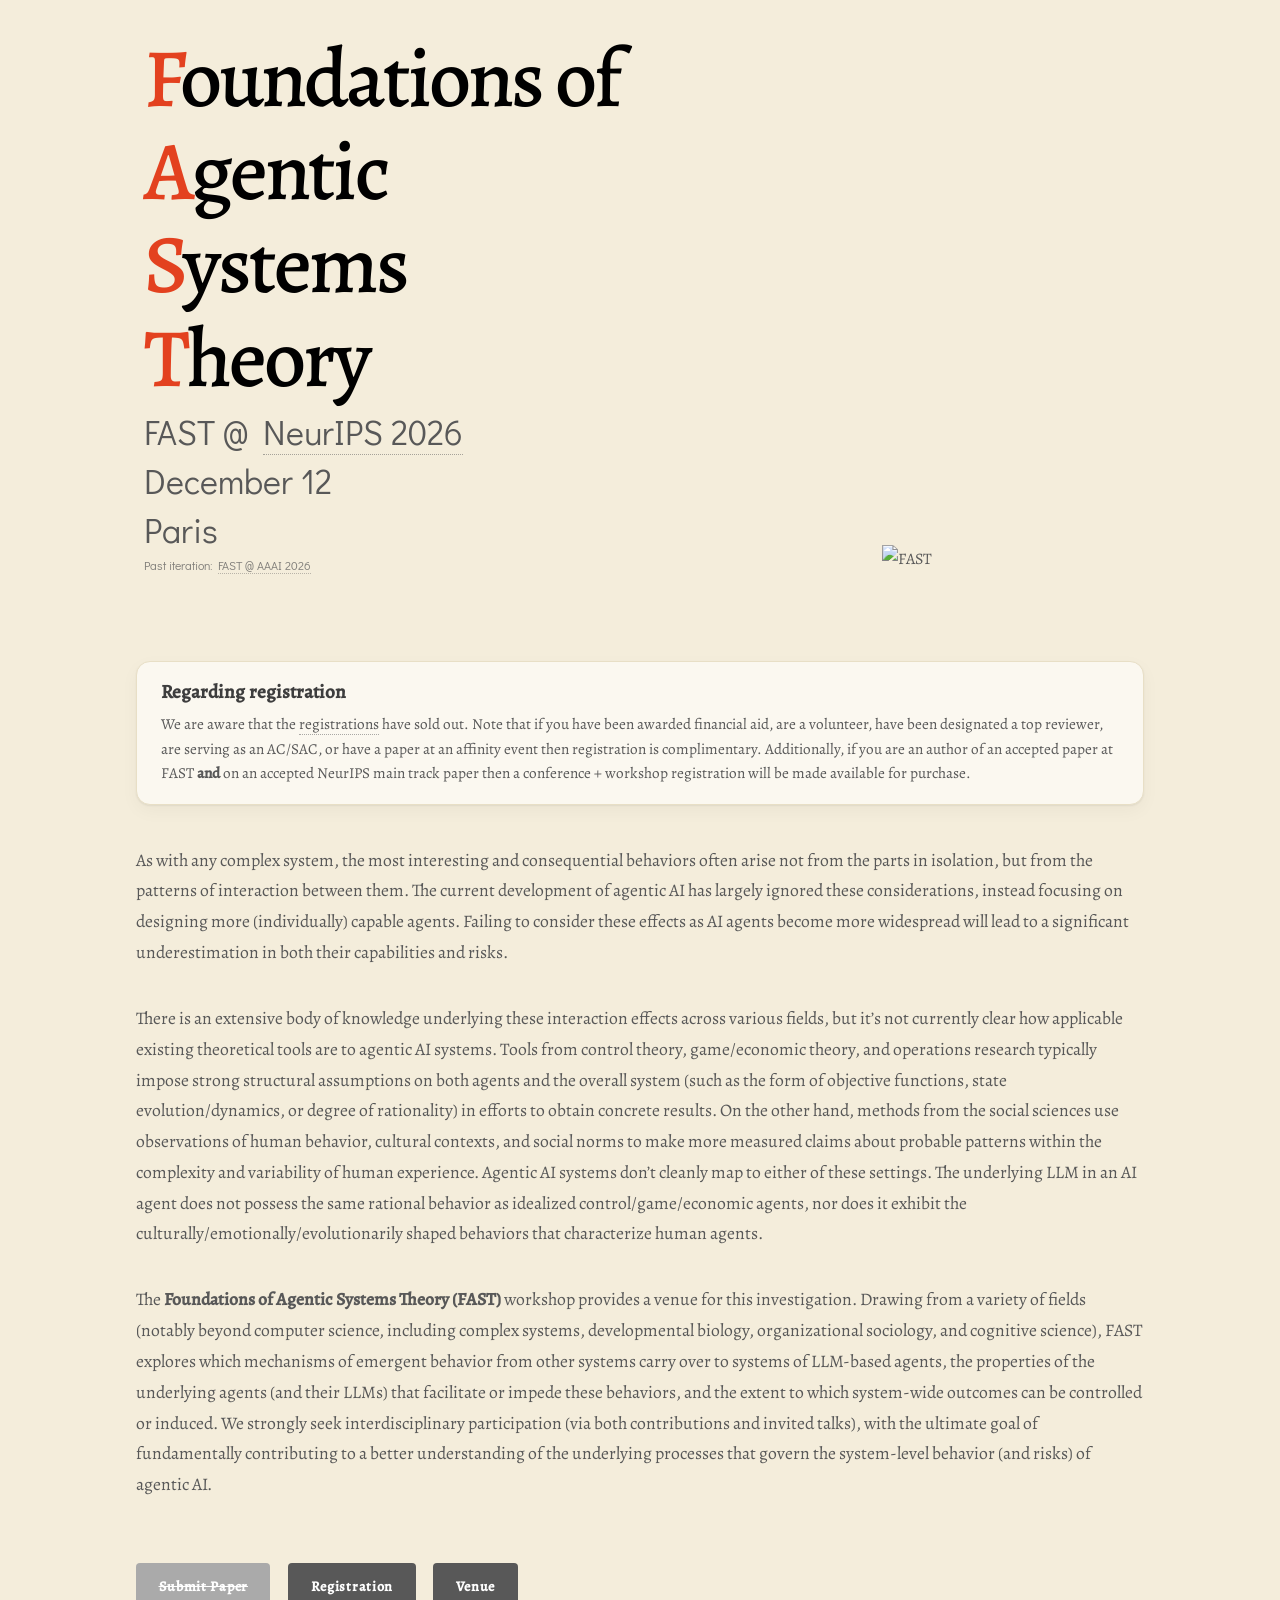
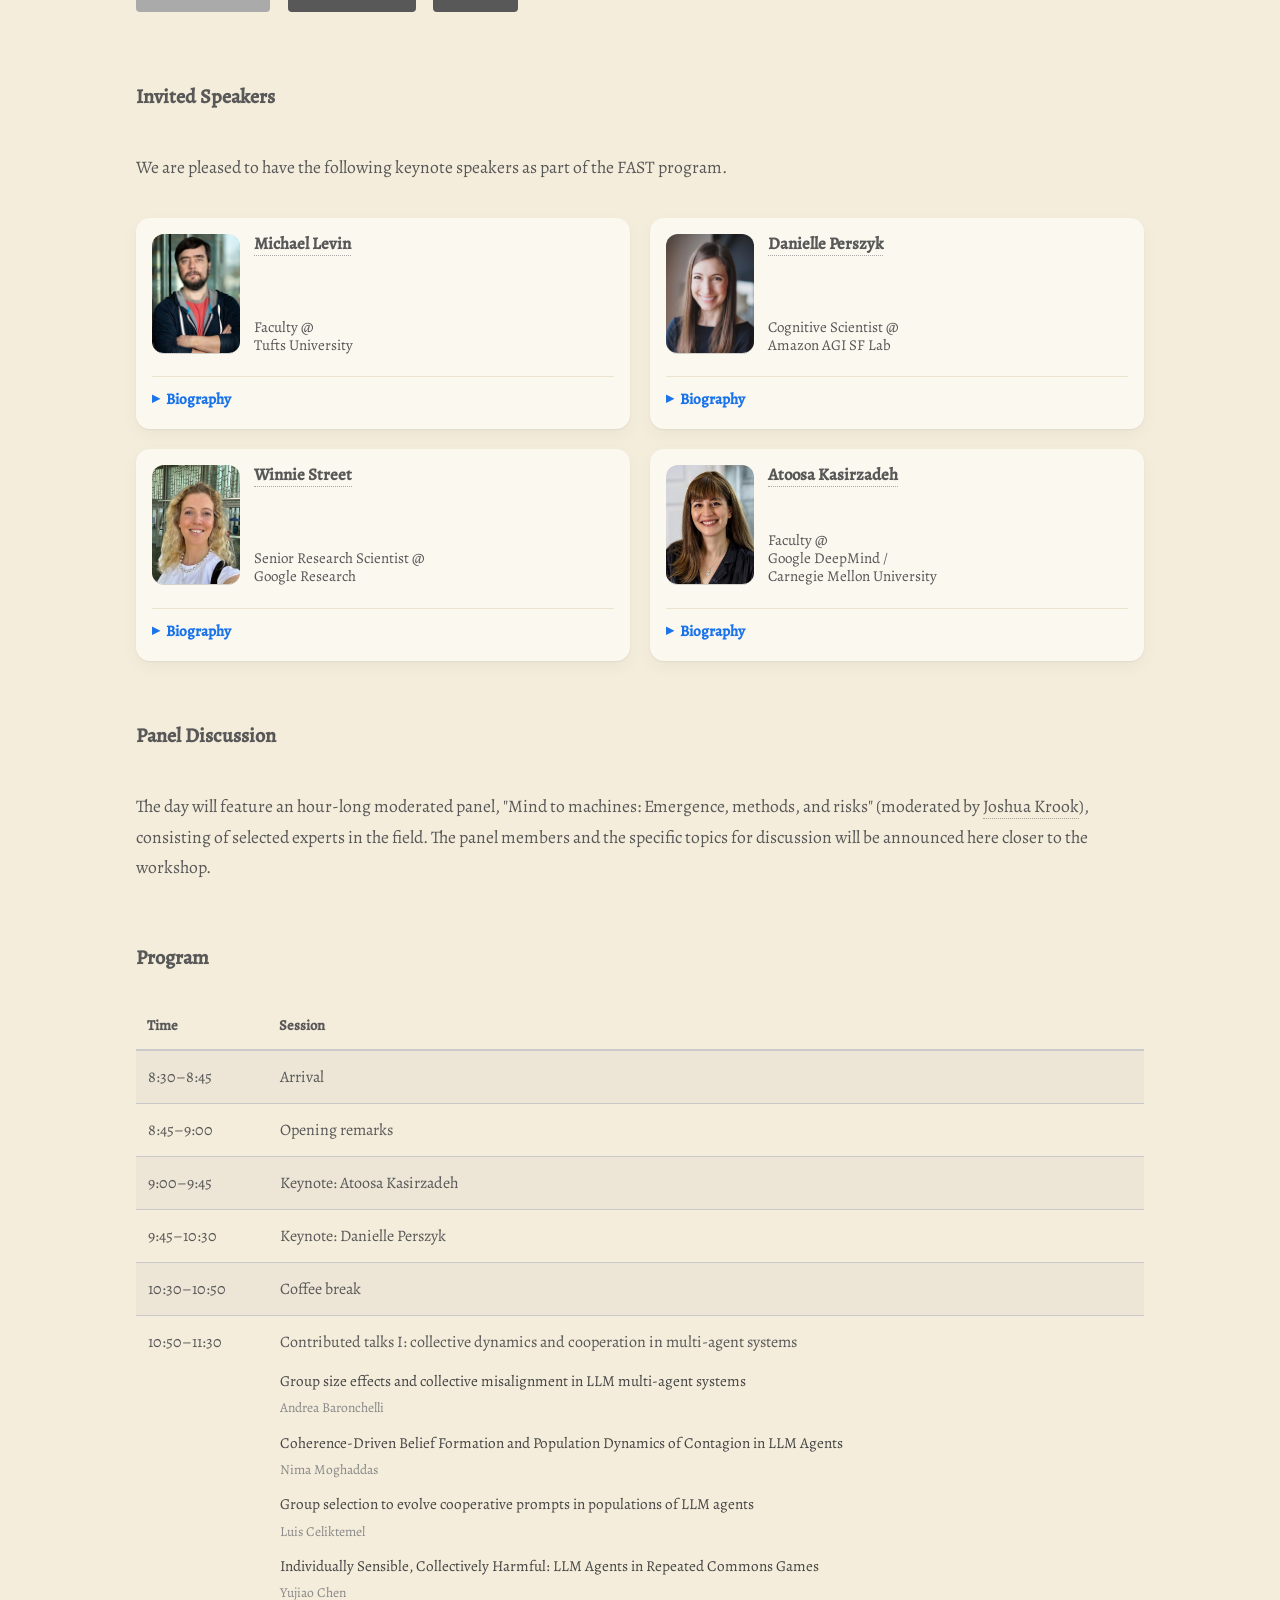
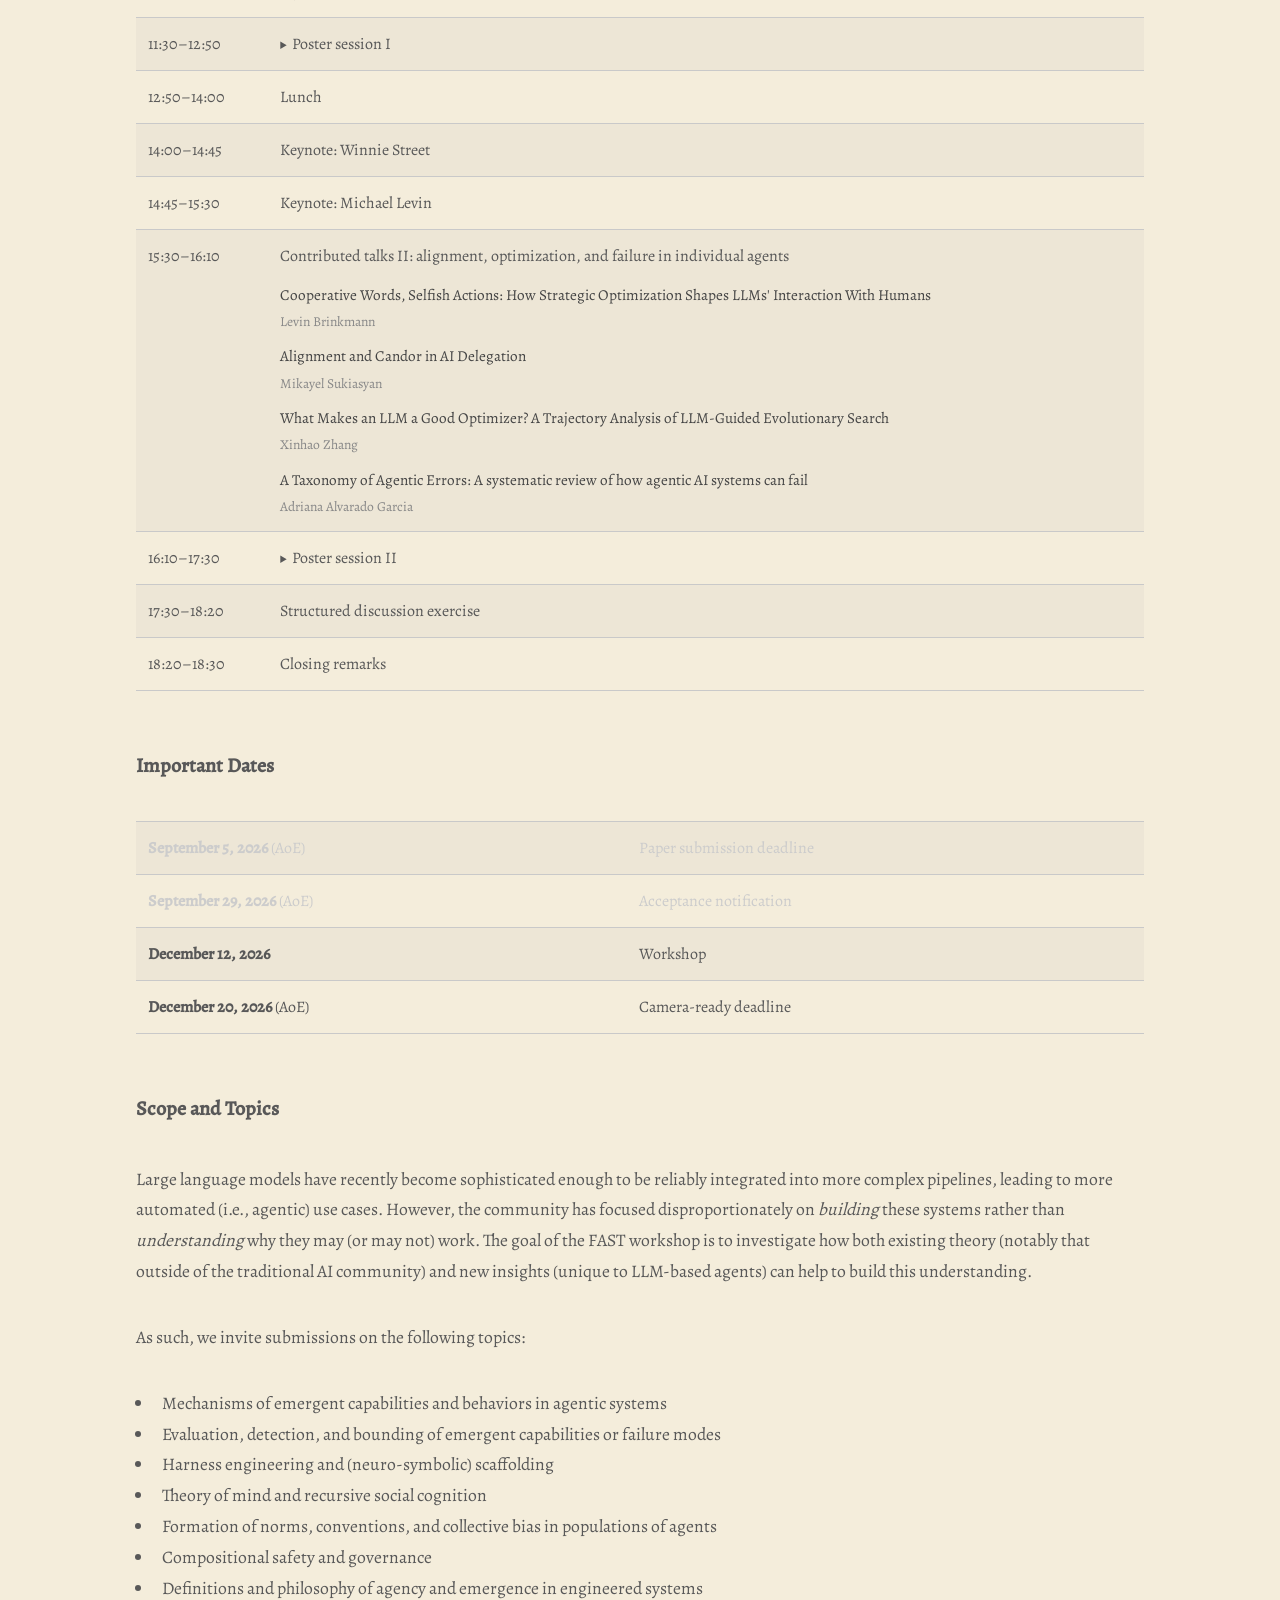
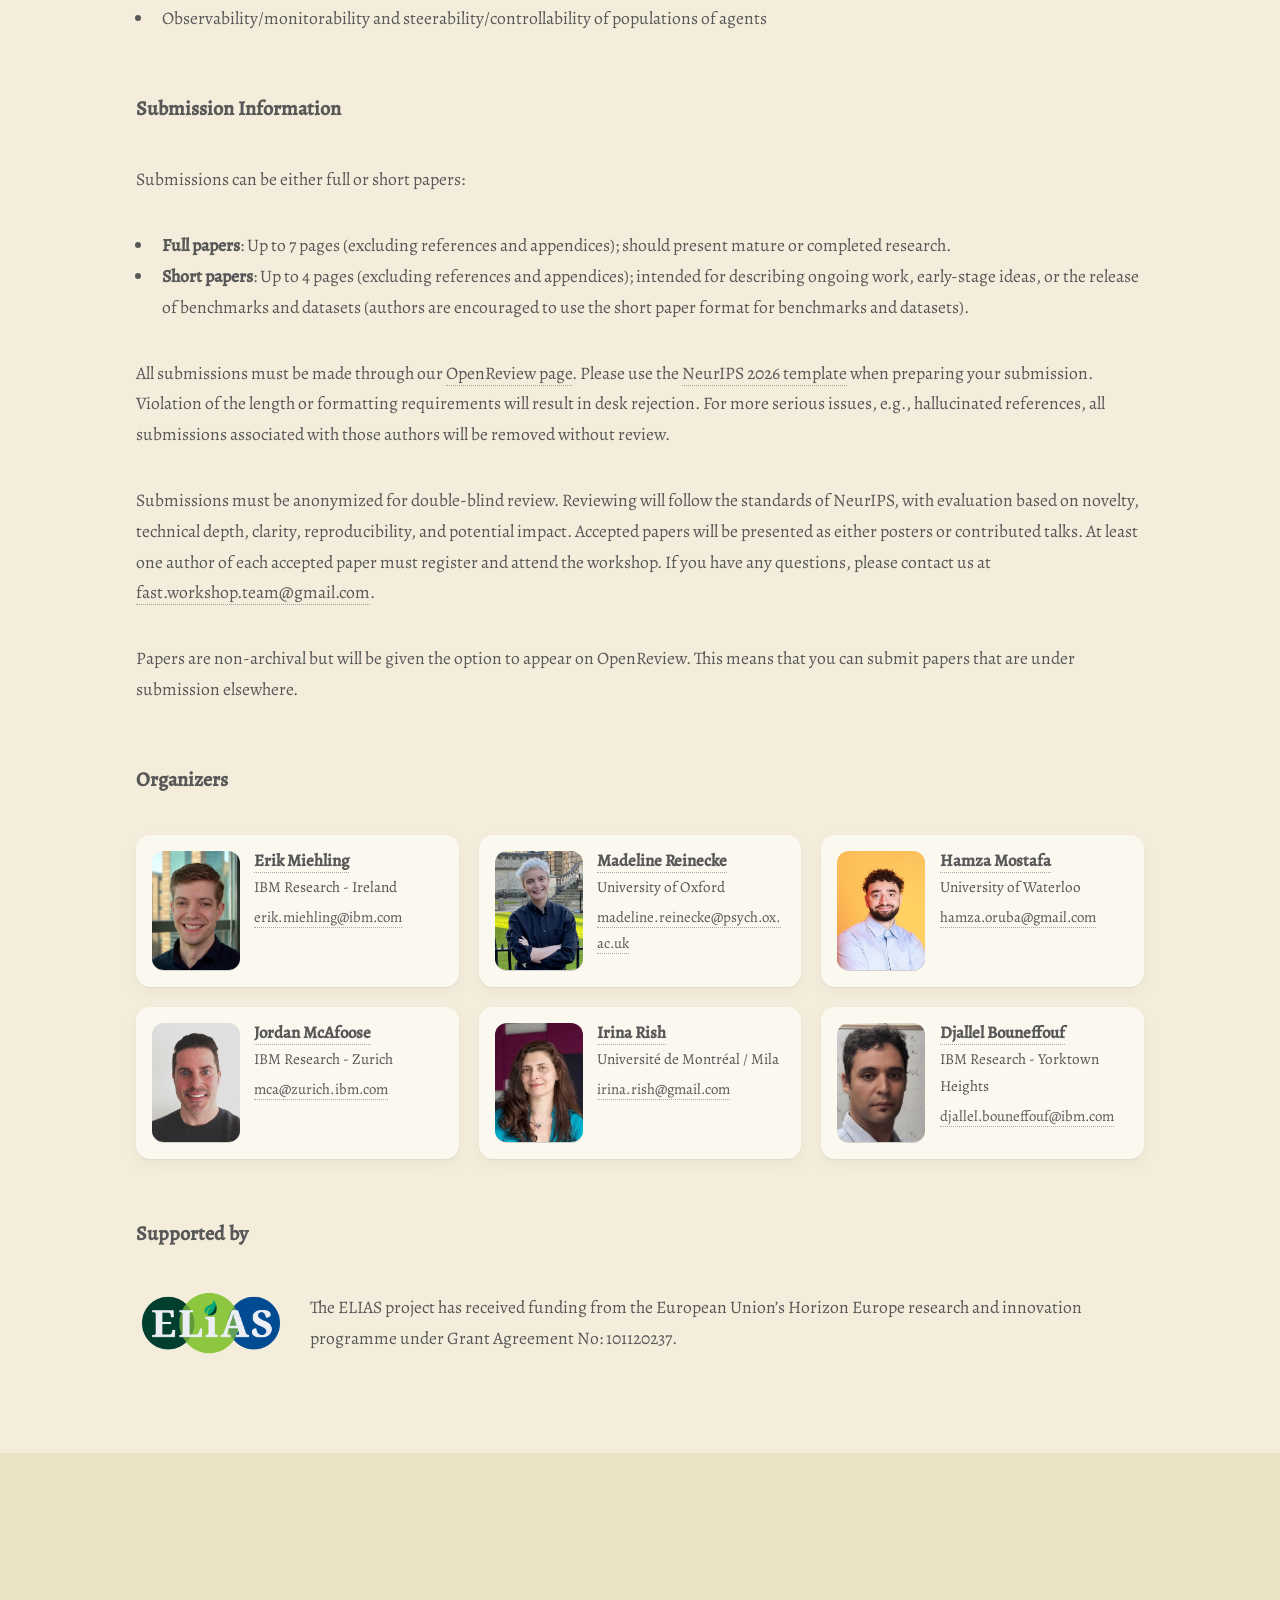
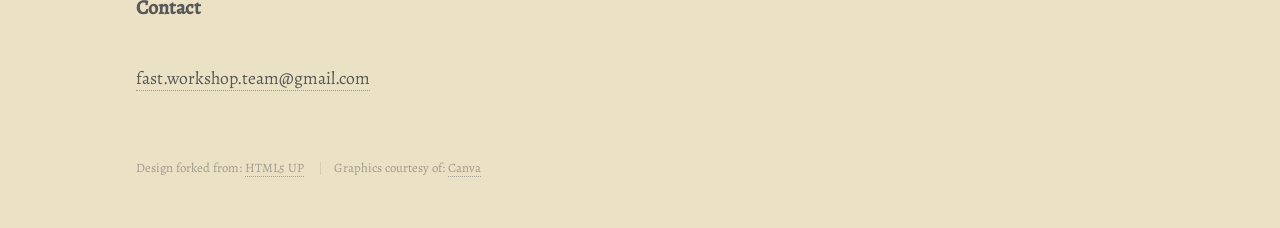
==== commit 49871ac4: "typo" ====
--- a/index.html
+++ b/index.html
@@ -422,7 +422,7 @@
                                         </ul>
                                     </td></tr>
                                     <tr><td style="white-space: nowrap;">16:10–17:30</td><td><details>
-											<summary>Poster session II + coffee break</summary>
+											<summary>Poster session II</summary>
 											<ul class="paper-list">
 													<li>
 														<span class="paper-title">A Taxonomy of Agentic Errors: A systematic review of how agentic AI systems can fail</span>
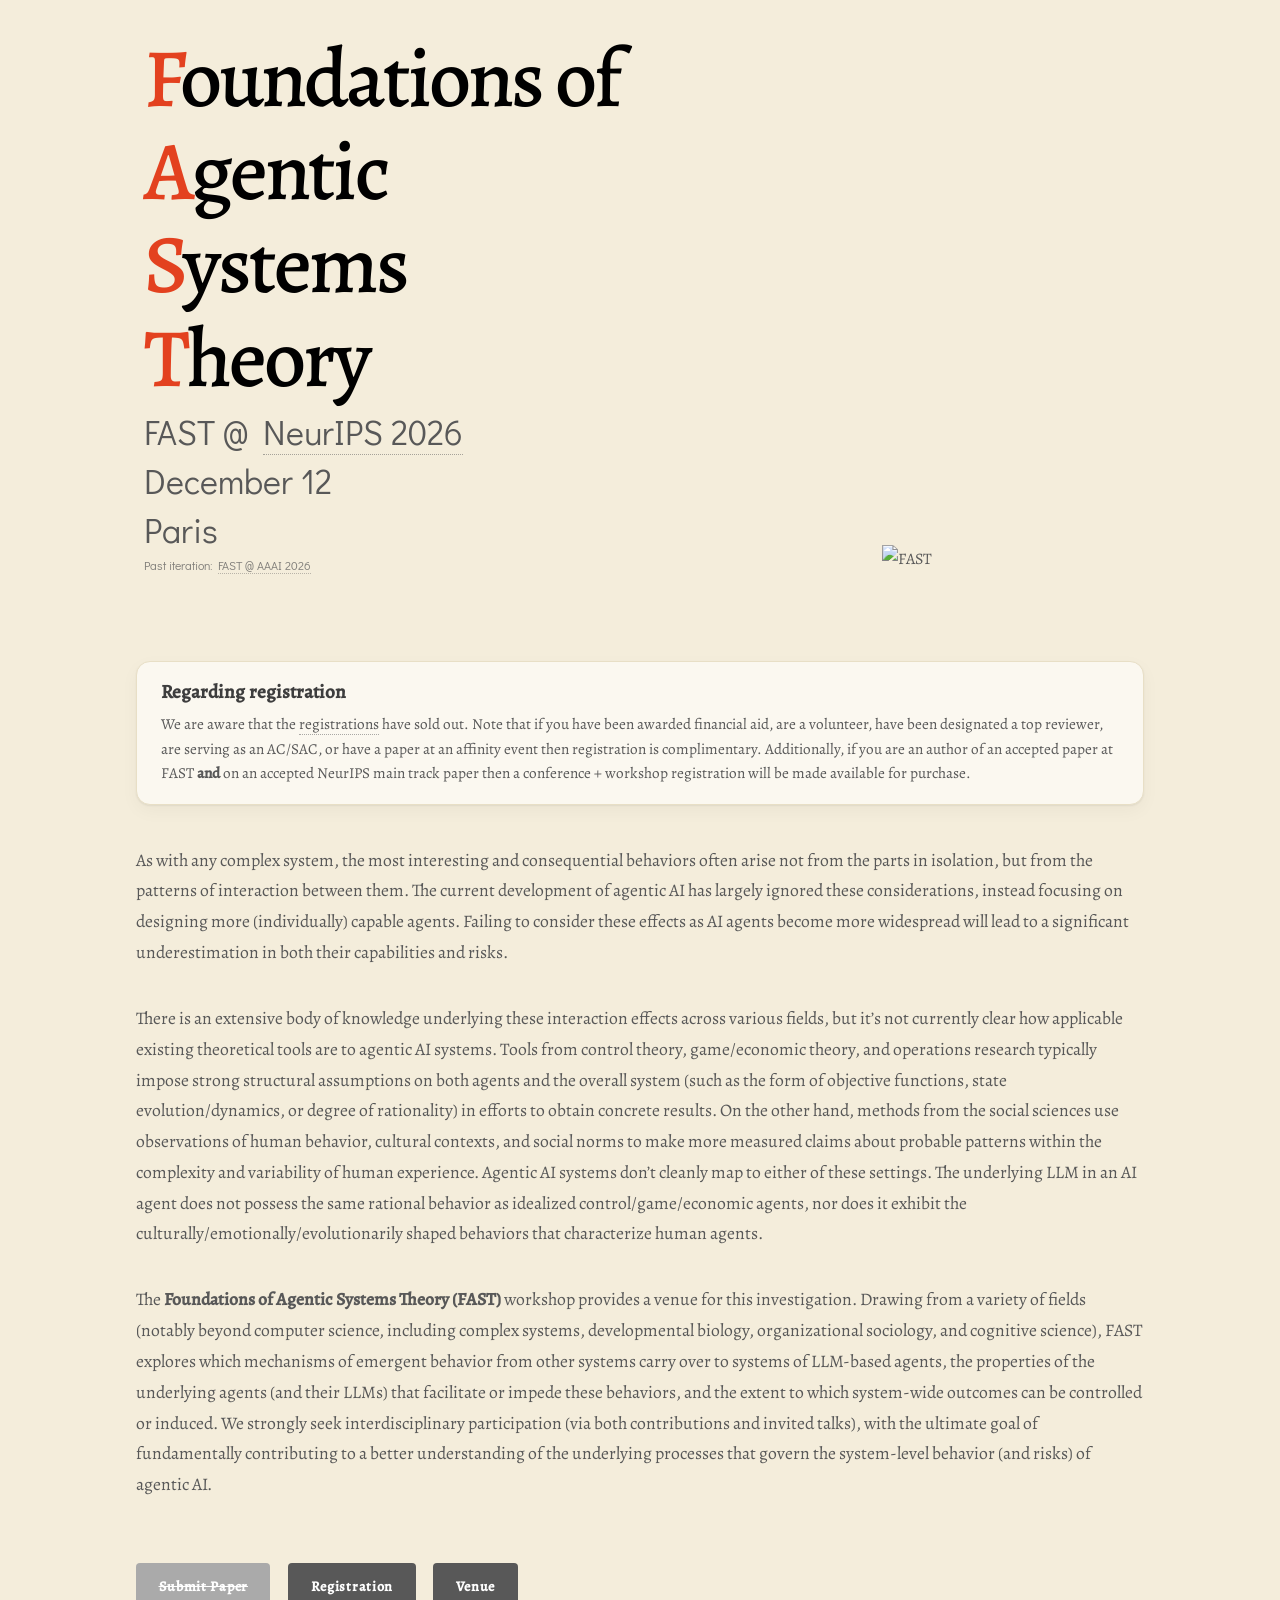
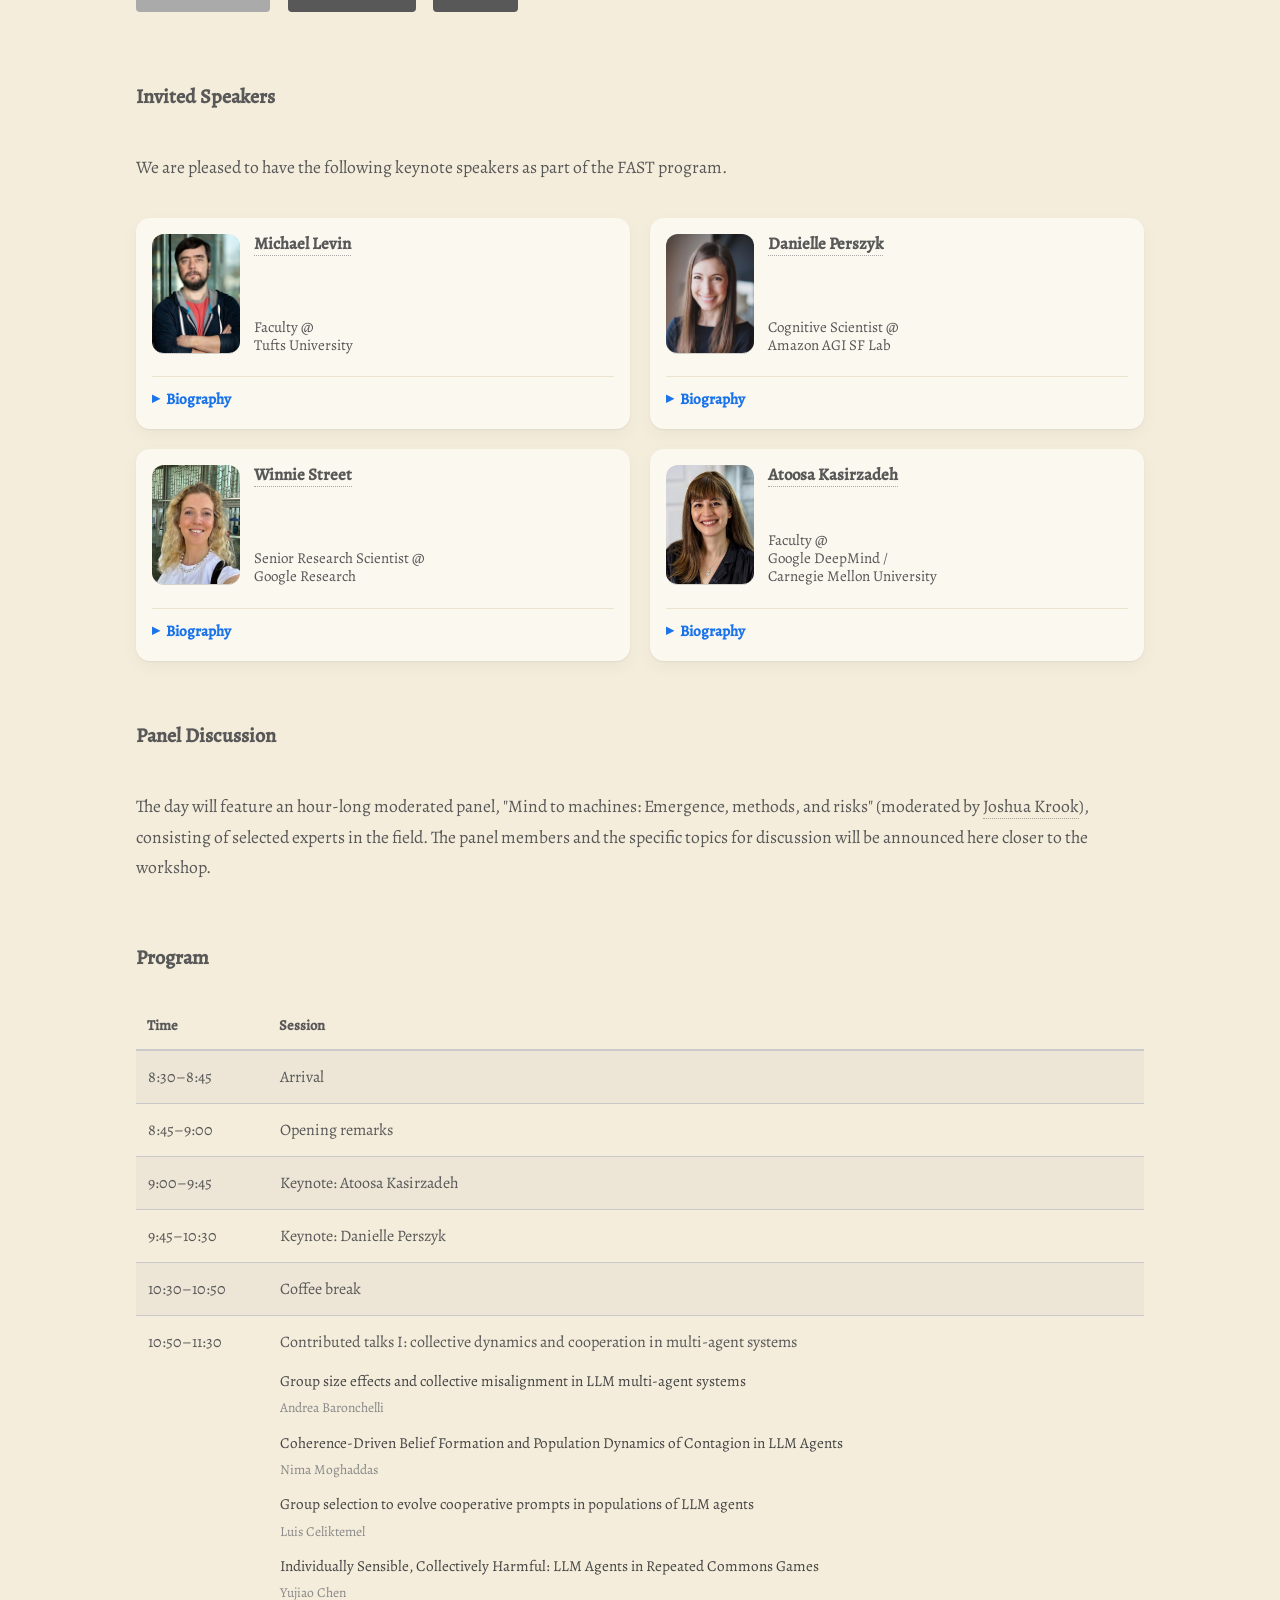
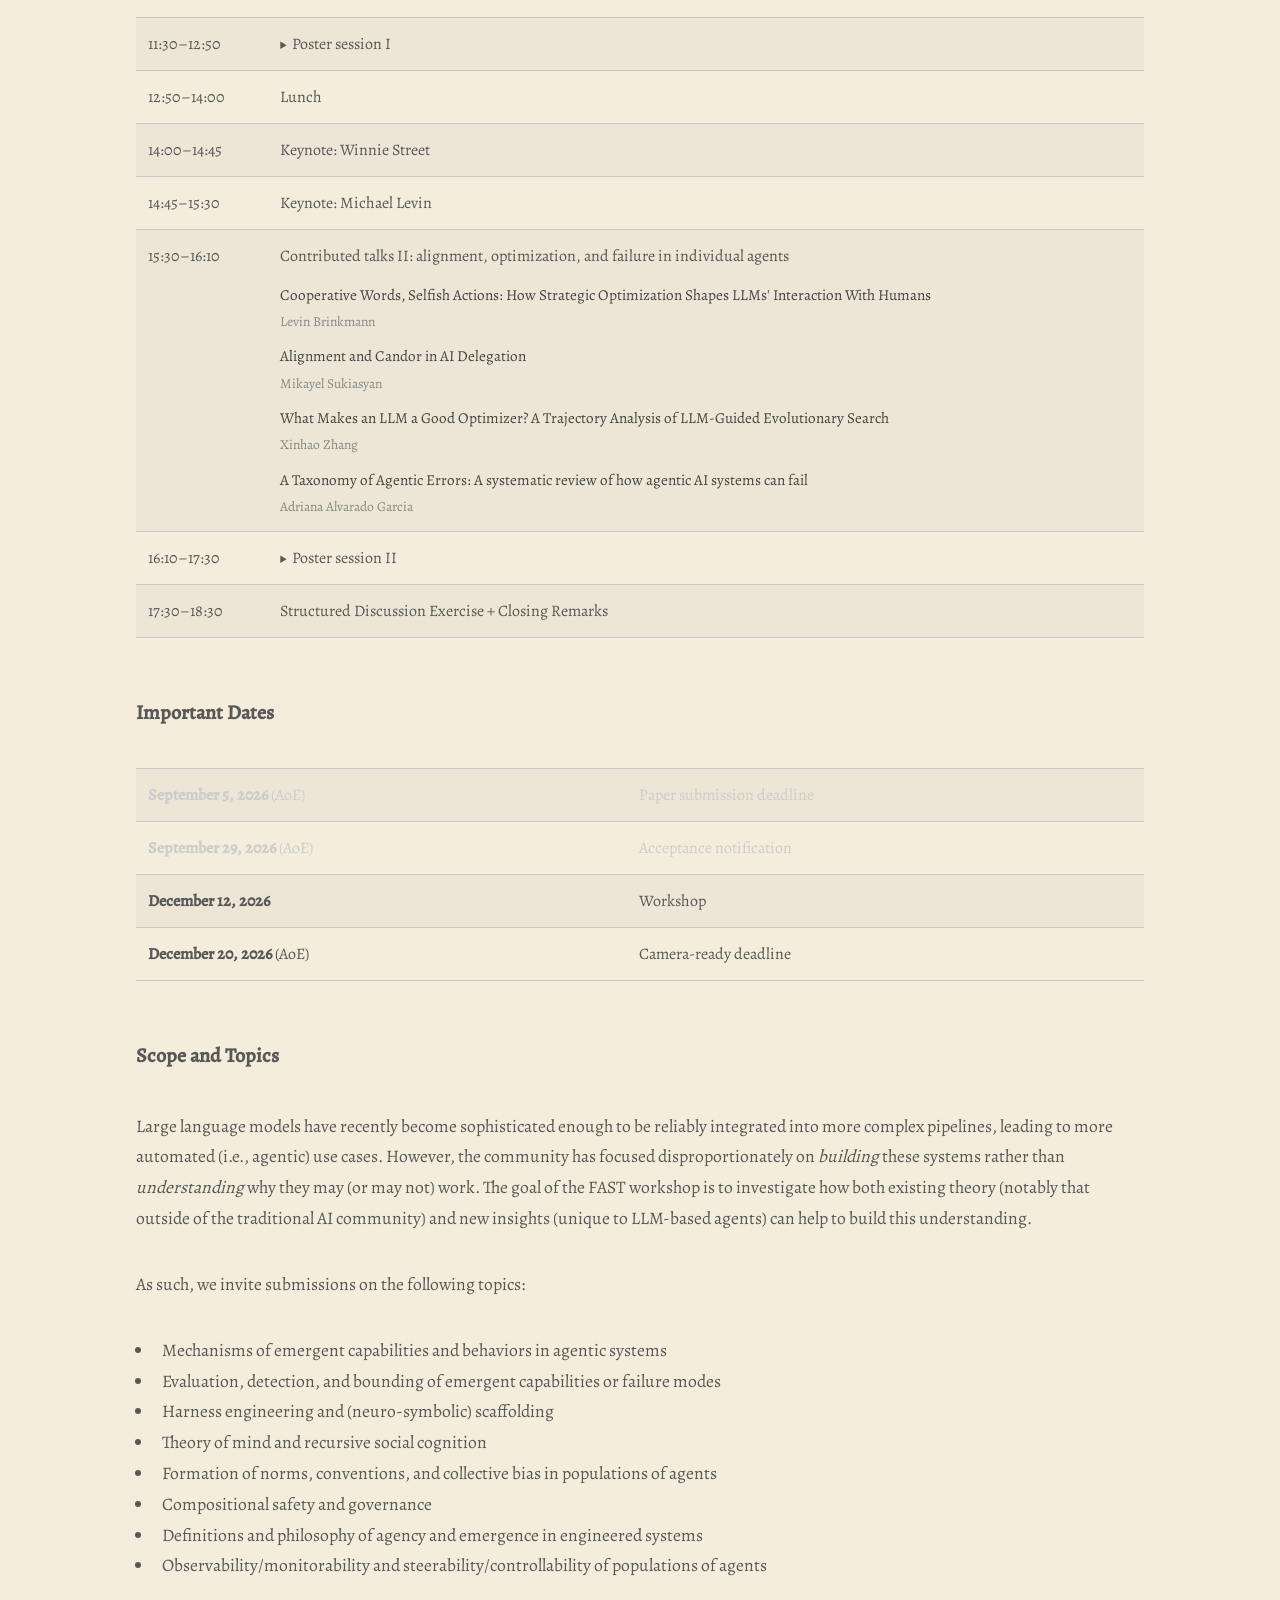
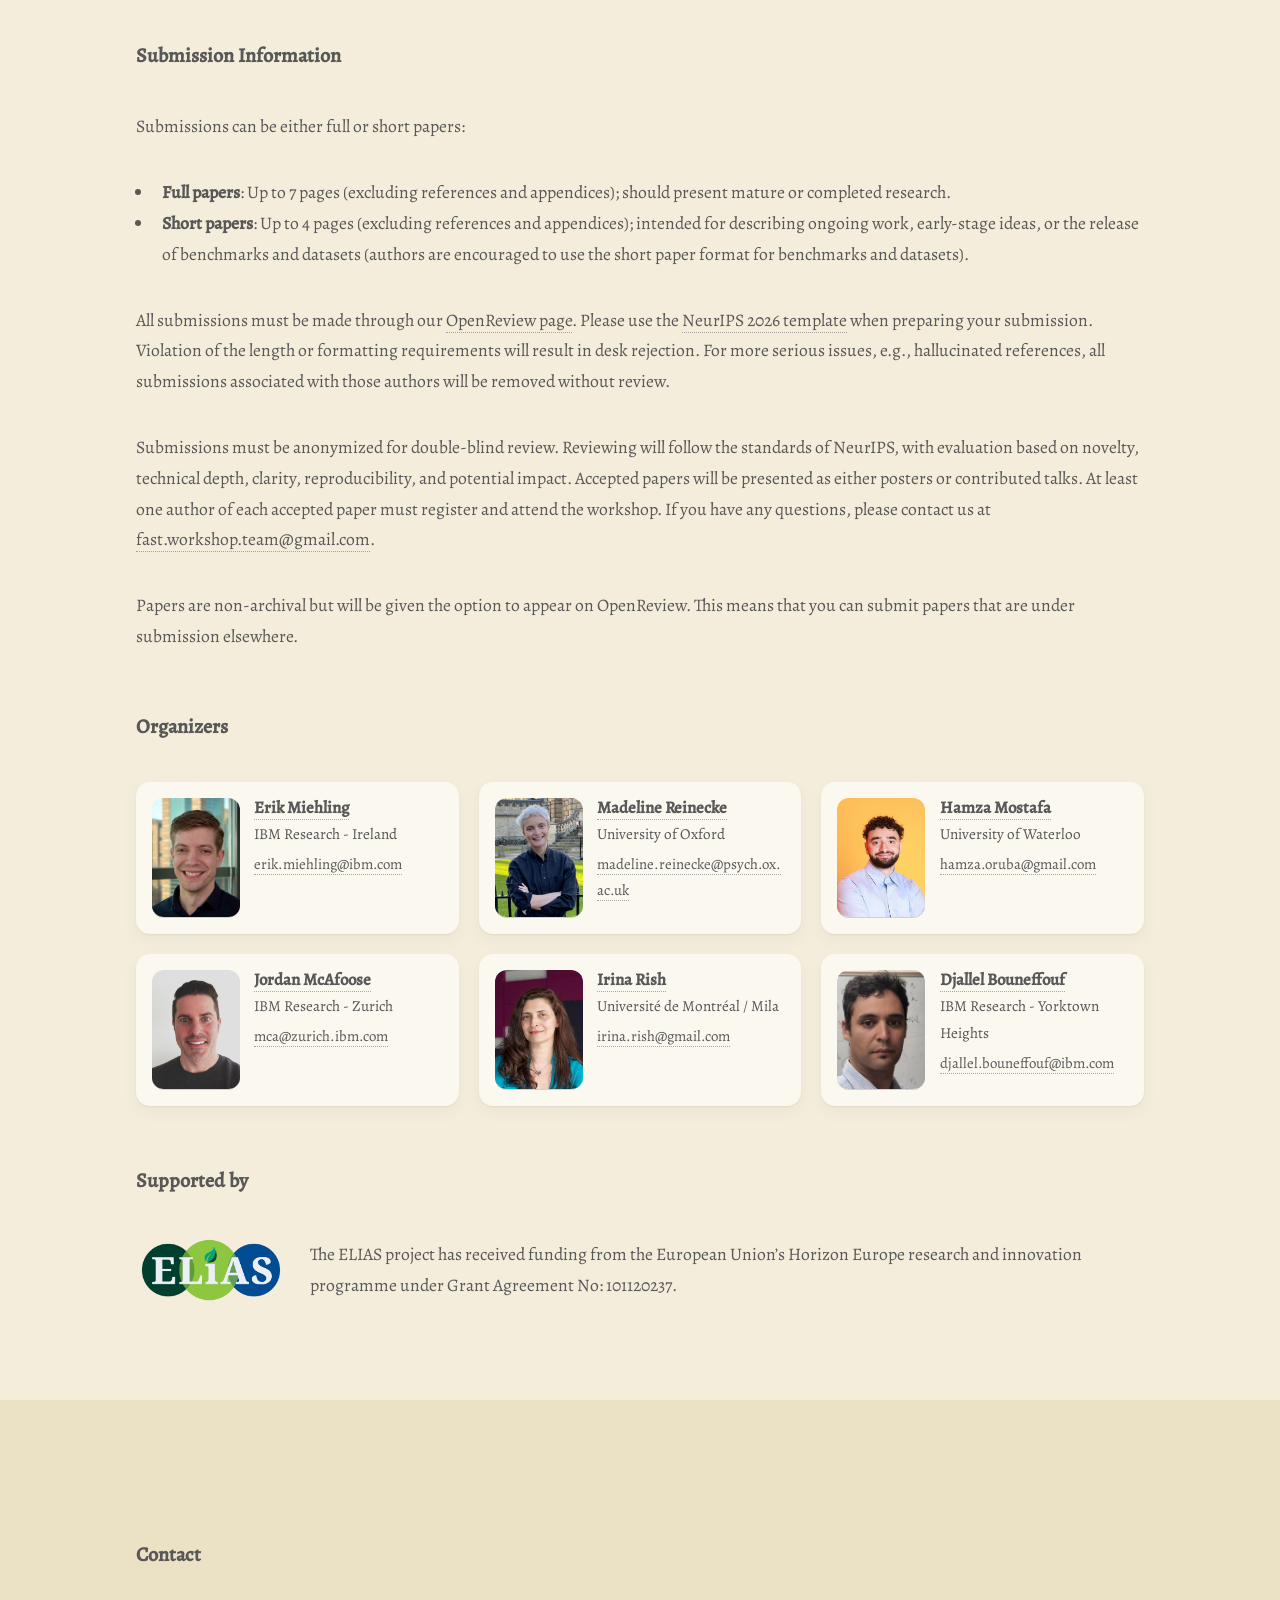
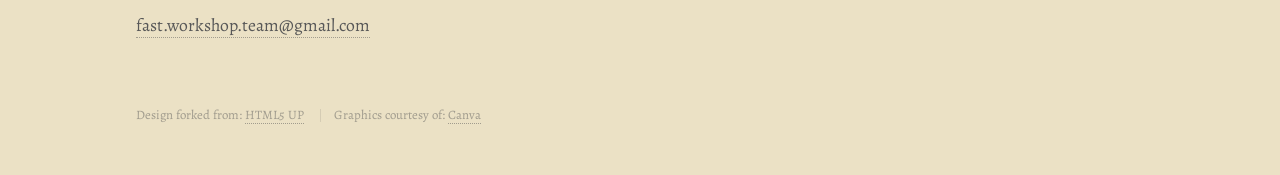
==== commit 8a753dfb: "program change" ====
--- a/index.html
+++ b/index.html
@@ -543,8 +543,7 @@
 											</ul>
 										</details>
 									</td></tr>
-                                    <tr><td style="white-space: nowrap;">17:30–18:20</td><td>Structured discussion exercise</td></tr>
-                                    <tr><td style="white-space: nowrap;">18:20–18:30</td><td>Closing remarks</td></tr>
+                                    <tr><td style="white-space: nowrap;">17:30–18:30</td><td>Structured Discussion Exercise + Closing Remarks</td></tr>
                                 </tbody>
                             </table>
 						</section>
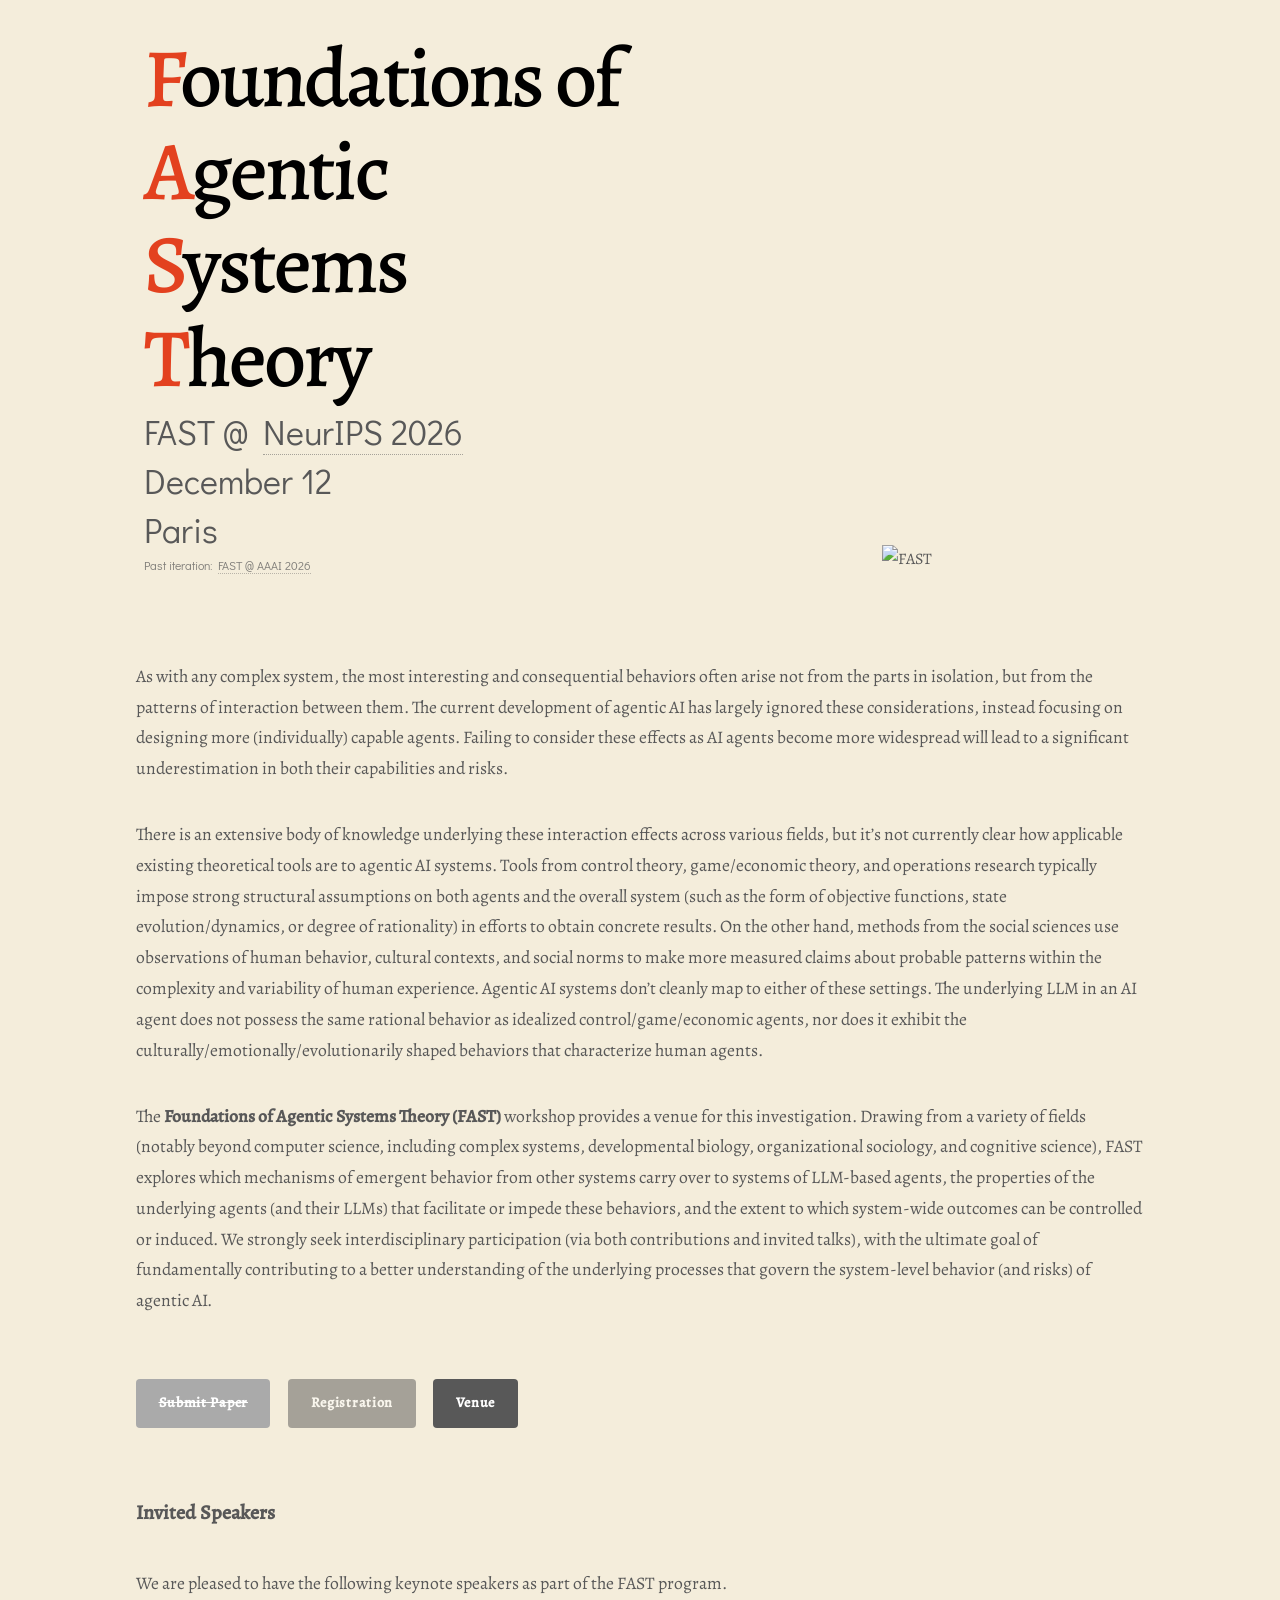
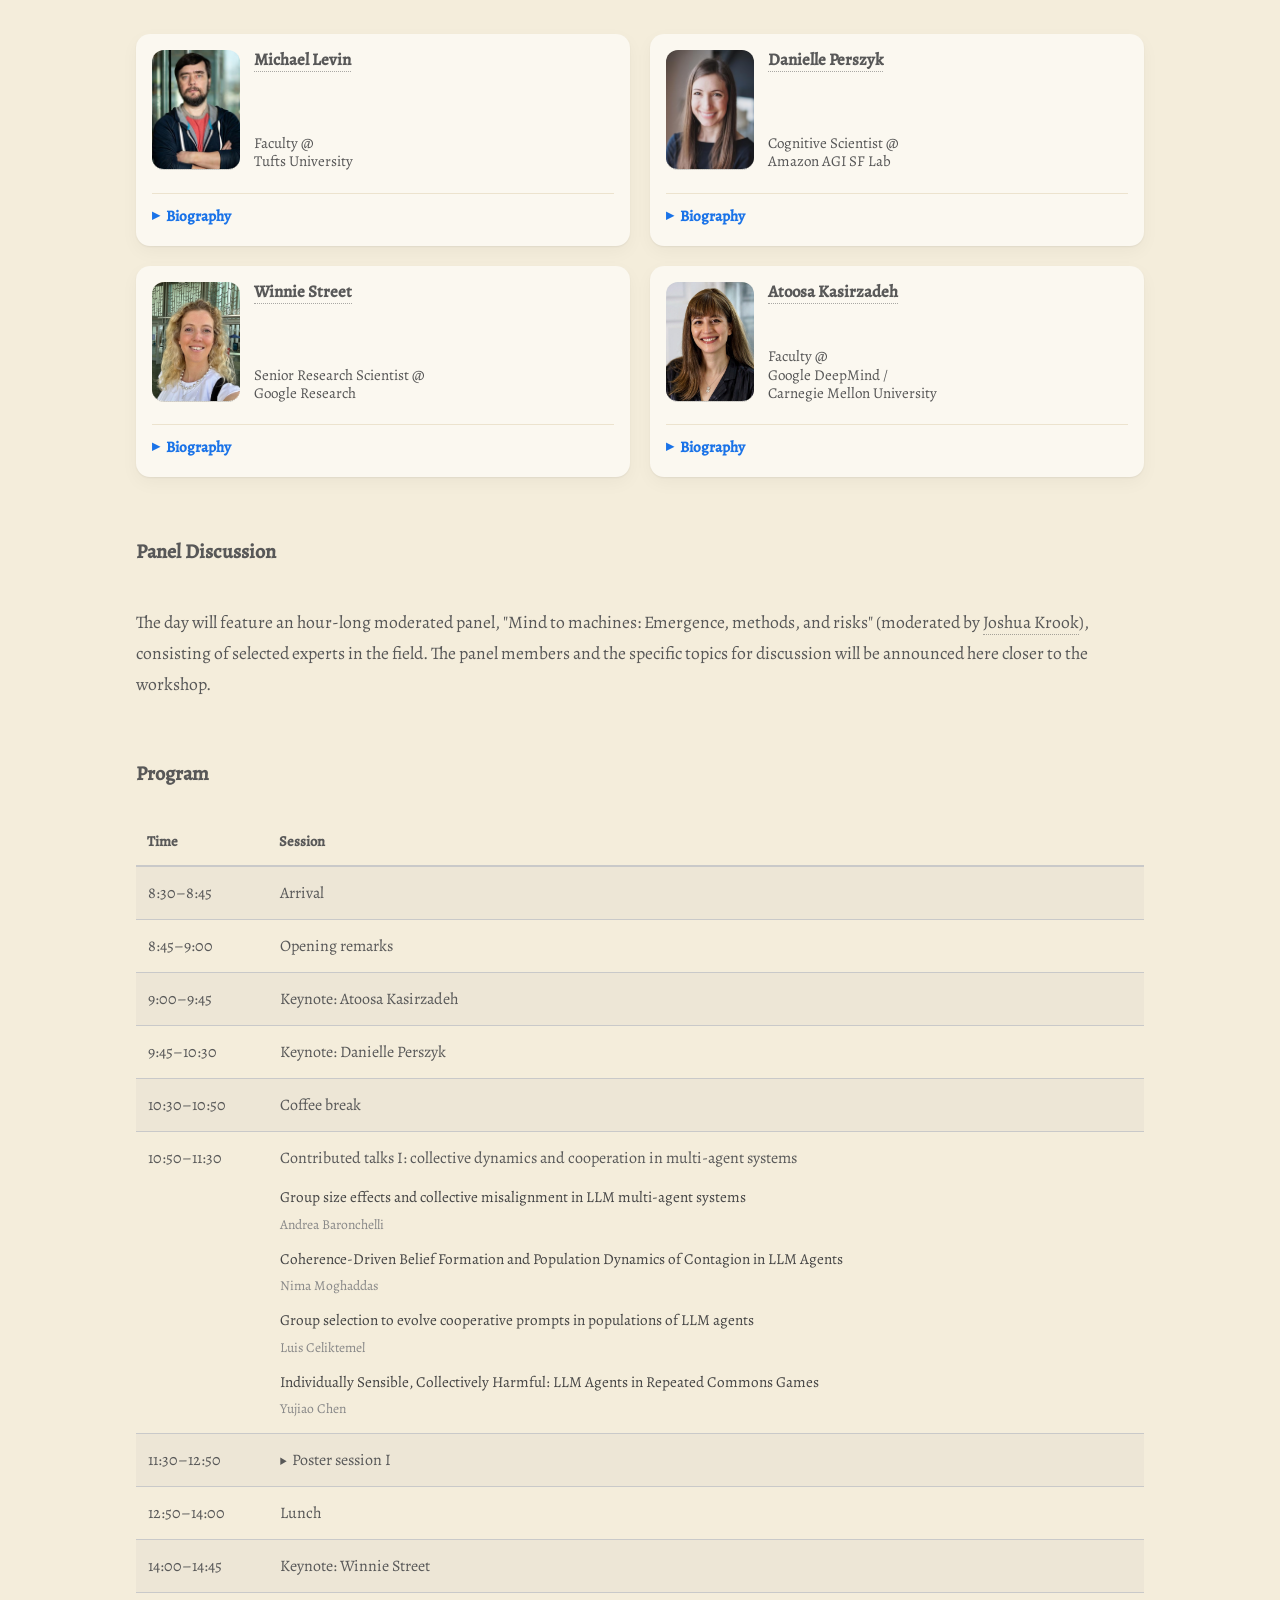
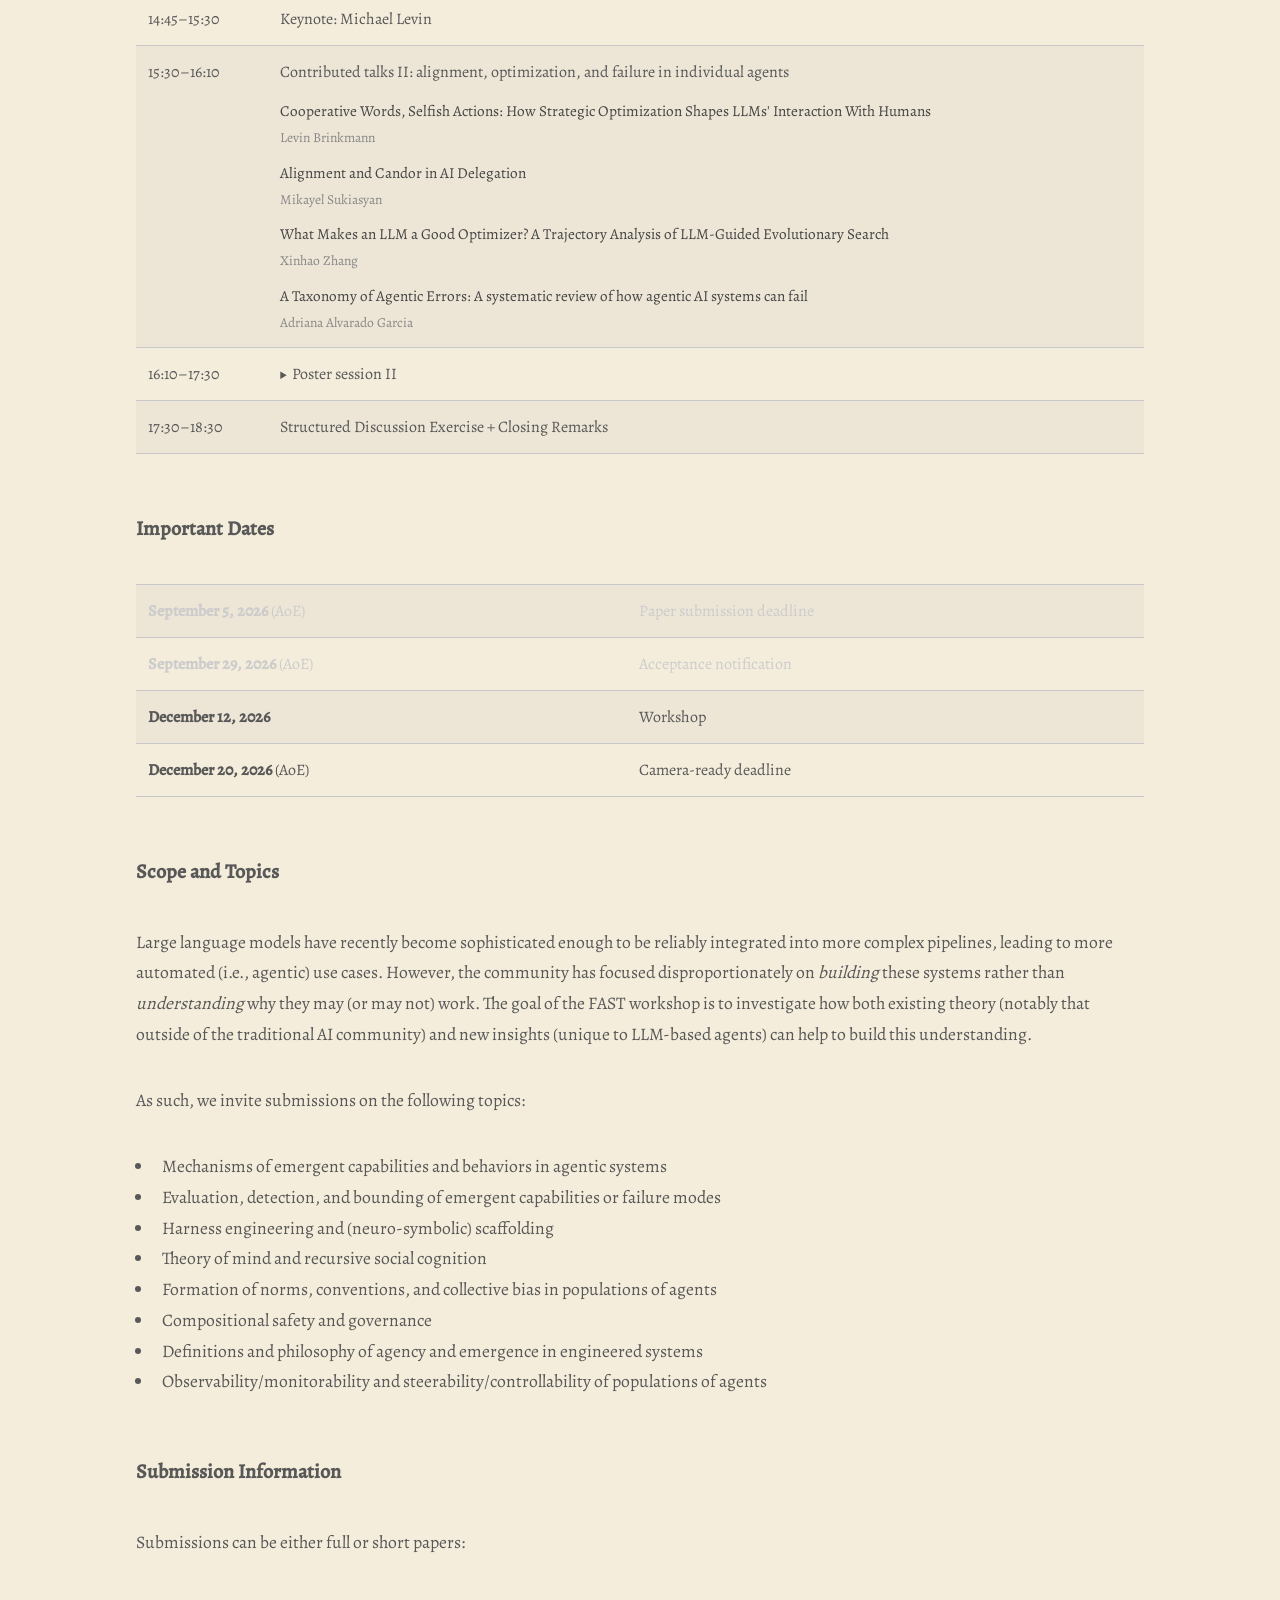
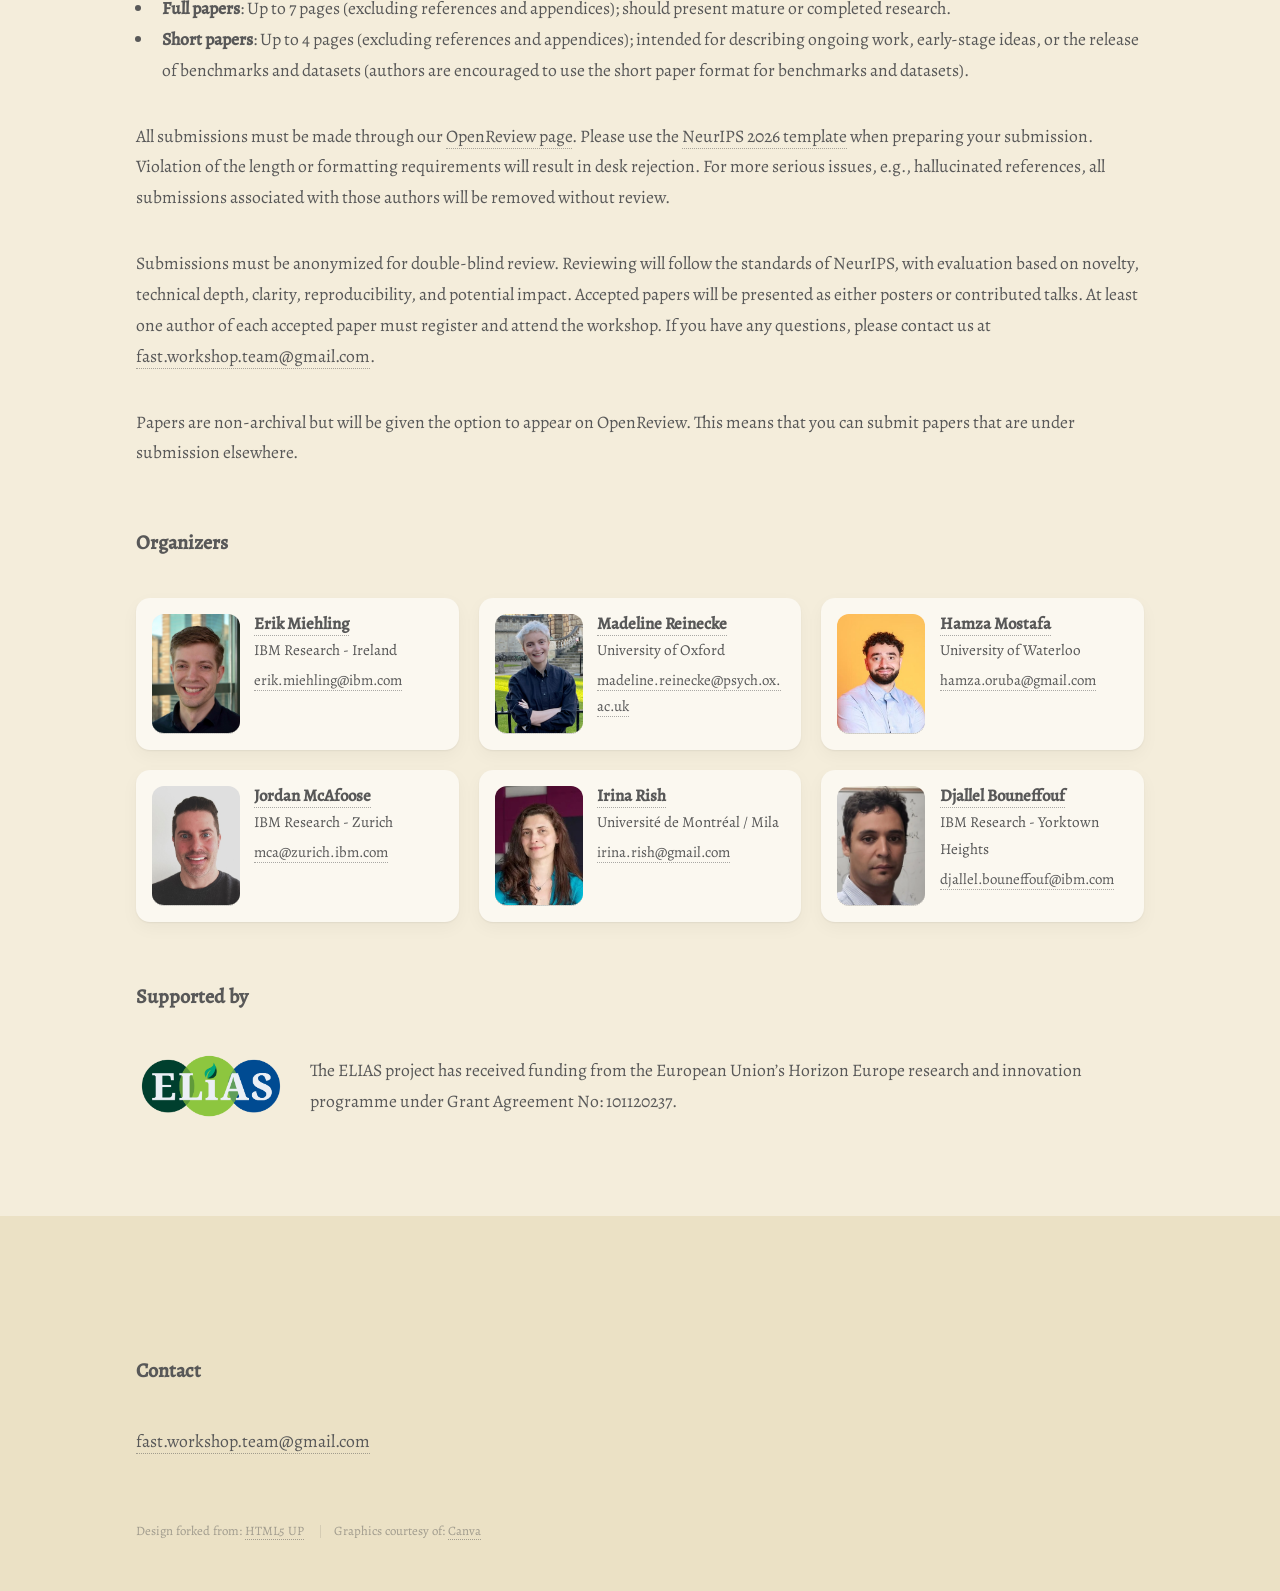
==== commit 3c38afd3: "grey out registration button" ====
--- a/index.html
+++ b/index.html
@@ -95,12 +95,12 @@
 					<br>
 					<br>
 
-					<aside class="callout" aria-labelledby="pc-callout">
+					<!-- <aside class="callout" aria-labelledby="pc-callout">
 						<h2 class="callout-title" id="pc-callout">Regarding registration</h2>
 						<p class="callout-text">
 							We are aware that the <a href="https://neurips-europe.cc">registrations</a> have sold out. Note that if you have been awarded financial aid, are a volunteer, have been designated a top reviewer, are serving as an AC/SAC, or have a paper at an affinity event then registration is complimentary. Additionally, if you are an author of an accepted paper at FAST <strong>and</strong> on an accepted NeurIPS main track paper then a conference + workshop registration will be made available for purchase.
 						</p>
-					</aside>
+					</aside> -->
 
 					<p>
 						As with any complex system, the most interesting and consequential behaviors often arise not from the parts in isolation, but from the patterns of interaction between them. The current development of agentic AI has largely ignored these considerations, instead focusing on designing more (individually) capable agents. Failing to consider these effects as AI agents become more widespread will lead to a significant underestimation in both their capabilities and risks.
@@ -118,9 +118,8 @@
 					<br>
 
 					<ul class="actions">
-						<!-- TODO: confirm OpenReview link once the submission site is created -->
 						<li><a href="https://openreview.net/group?id=NeurIPS.cc/2026/Workshop/FAST" class="button primary">Submit Paper</a></li>
-						<li><a href="https://neurips-europe.cc" class="button primary">Registration</a></li>
+						<li><a class="button primary disabled" aria-disabled="true" style="pointer-events:none;opacity:0.5;">Registration</a></li>
 						<li><a href="https://www.viparis.com/en/our-venues/palais-des-congres-de-paris-en" class="button primary">Venue</a></li>
 					</ul>
 
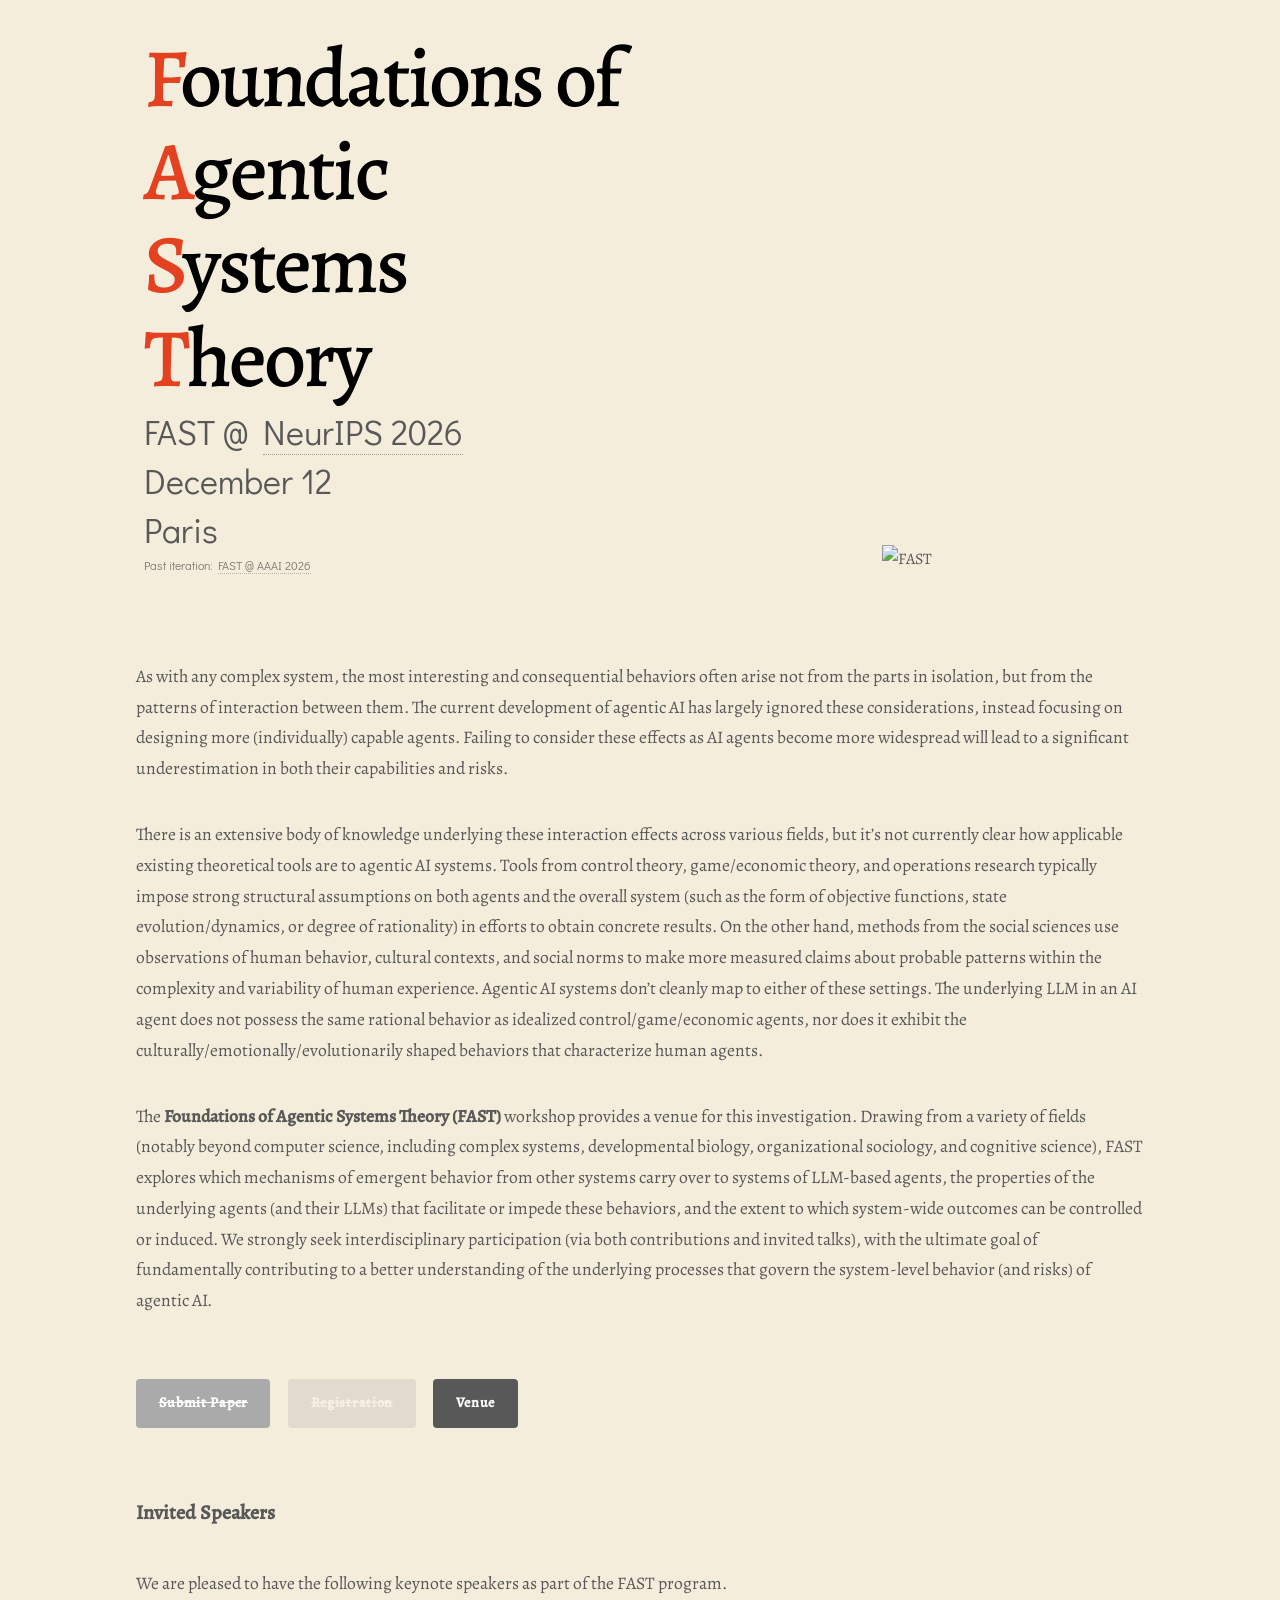
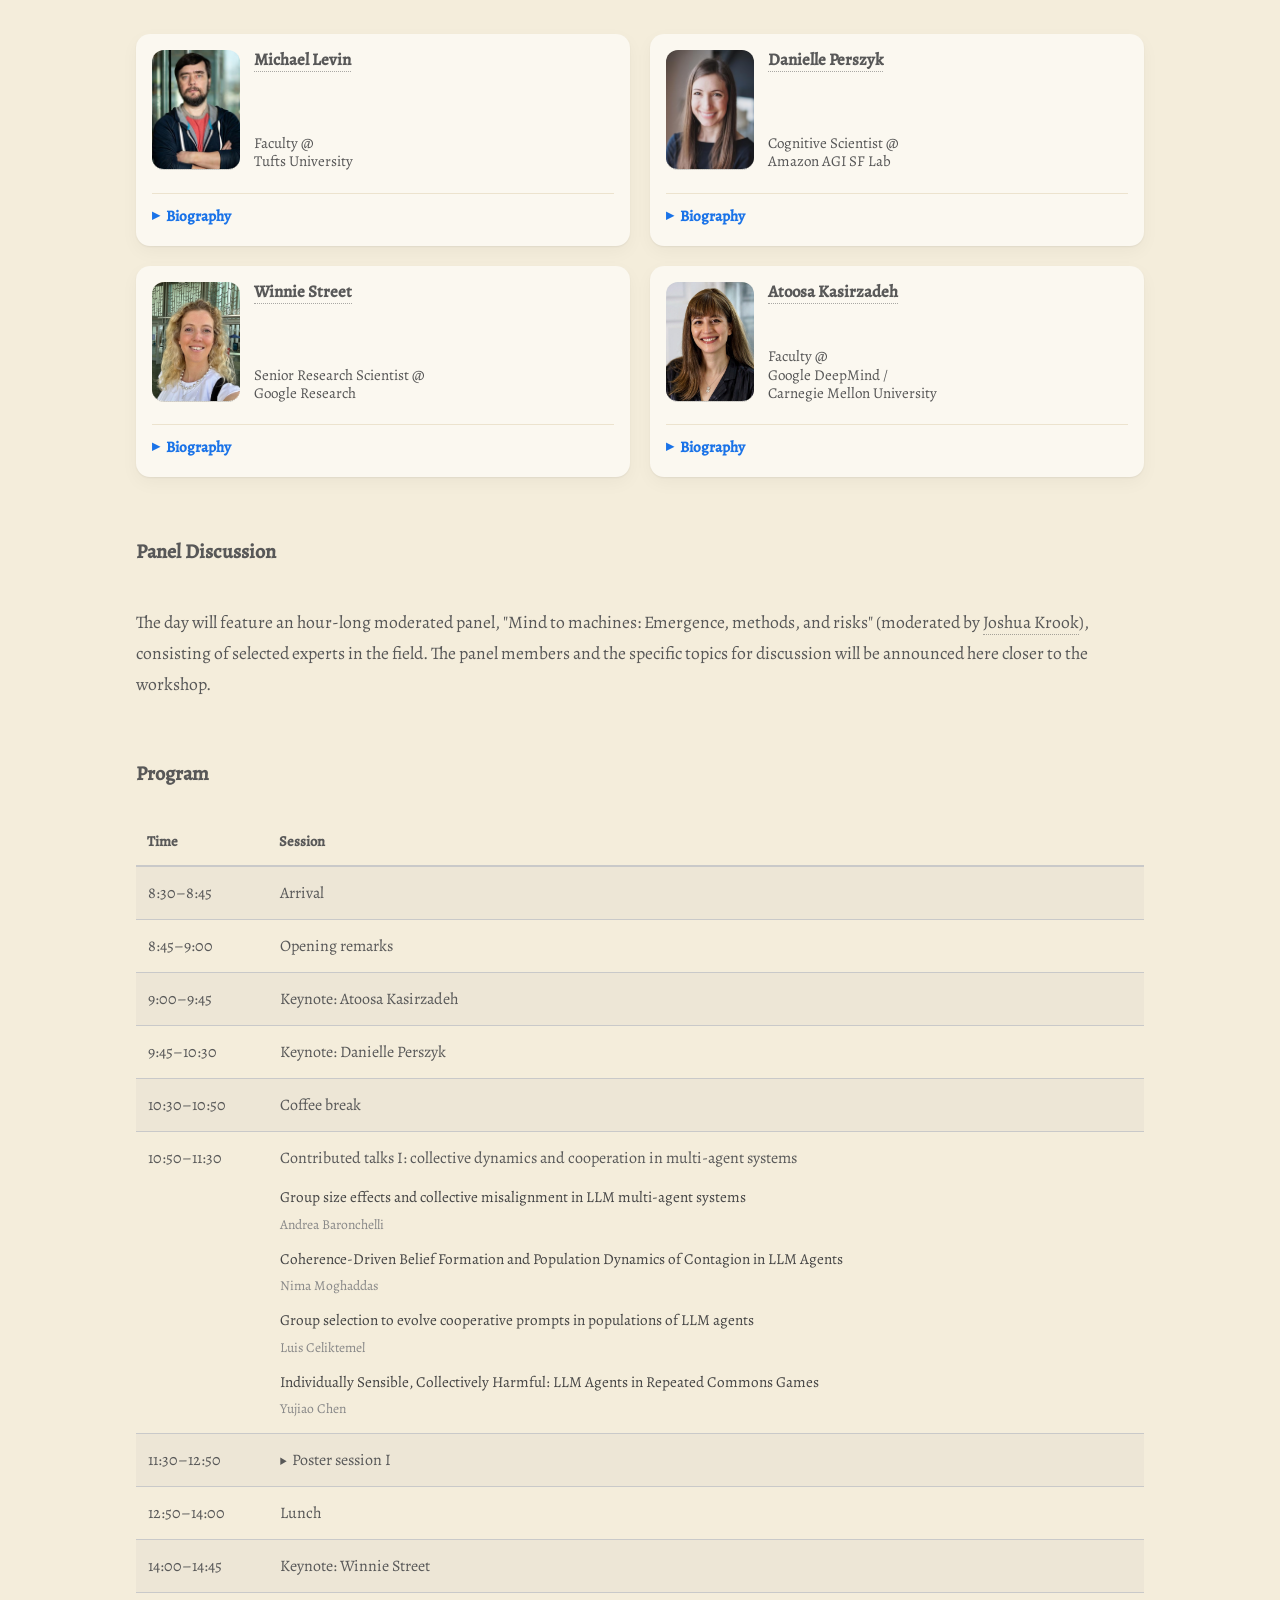
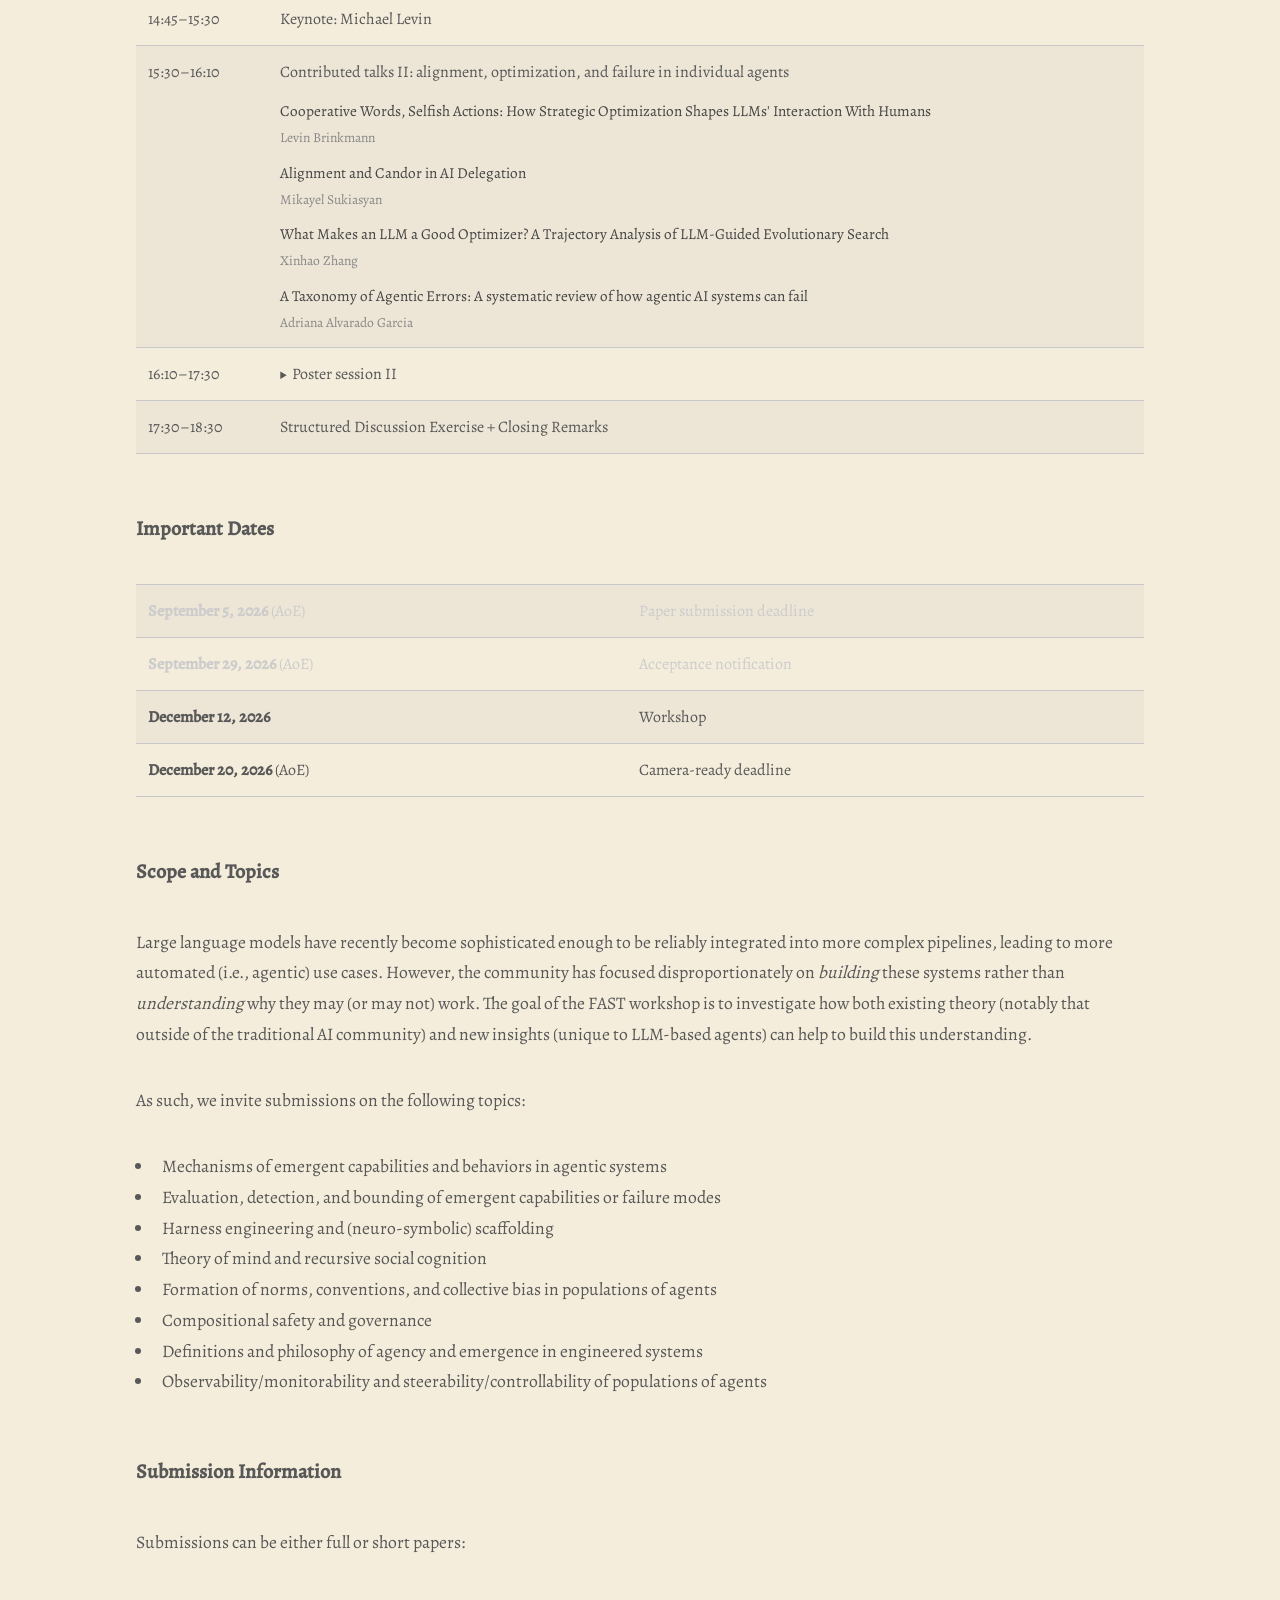
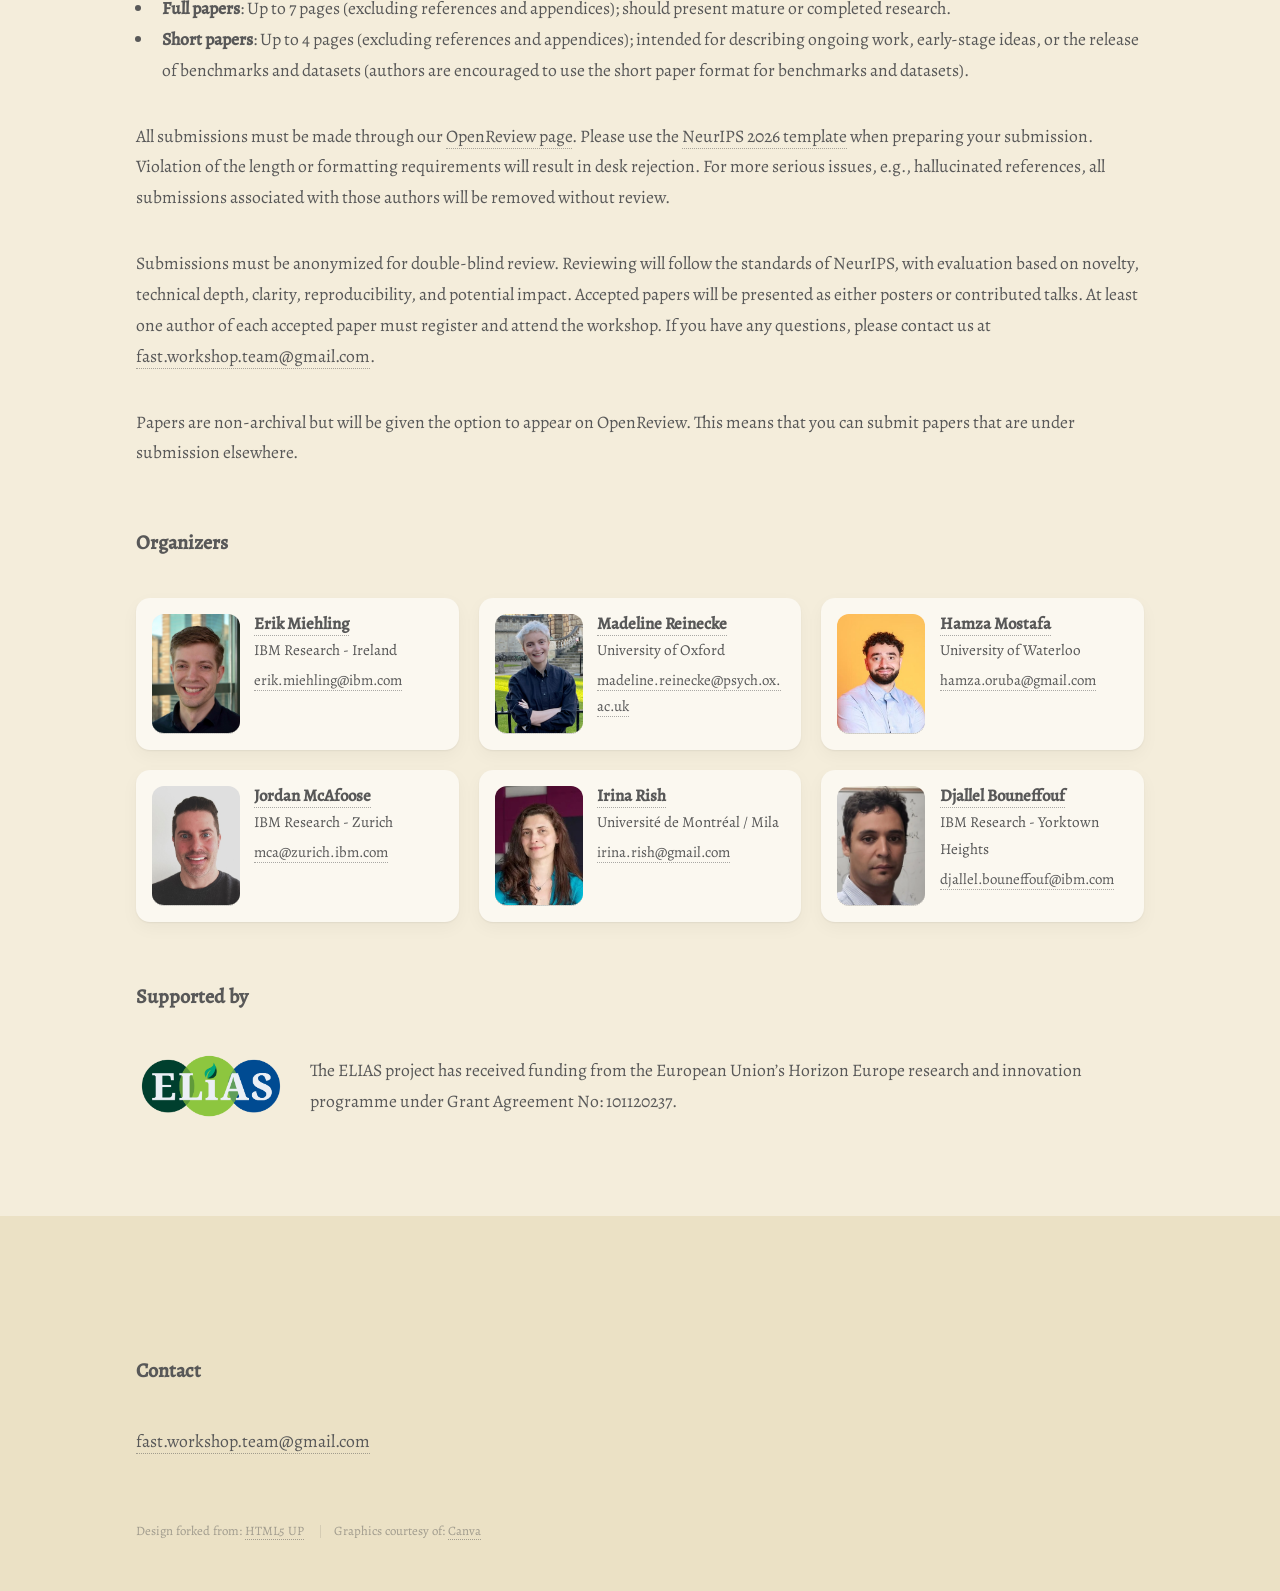
==== commit 5cbdfab8: "grey out registration button" ====
--- a/index.html
+++ b/index.html
@@ -119,7 +119,7 @@
 
 					<ul class="actions">
 						<li><a href="https://openreview.net/group?id=NeurIPS.cc/2026/Workshop/FAST" class="button primary">Submit Paper</a></li>
-						<li><a class="button primary disabled" aria-disabled="true" style="pointer-events:none;opacity:0.5;">Registration</a></li>
+						<li><a class="button primary disabled" aria-disabled="true" style="background-color:#aaa;border-color:#aaa;cursor:not-allowed;pointer-events:none;text-decoration:line-through;">Registration</a></li>
 						<li><a href="https://www.viparis.com/en/our-venues/palais-des-congres-de-paris-en" class="button primary">Venue</a></li>
 					</ul>
 
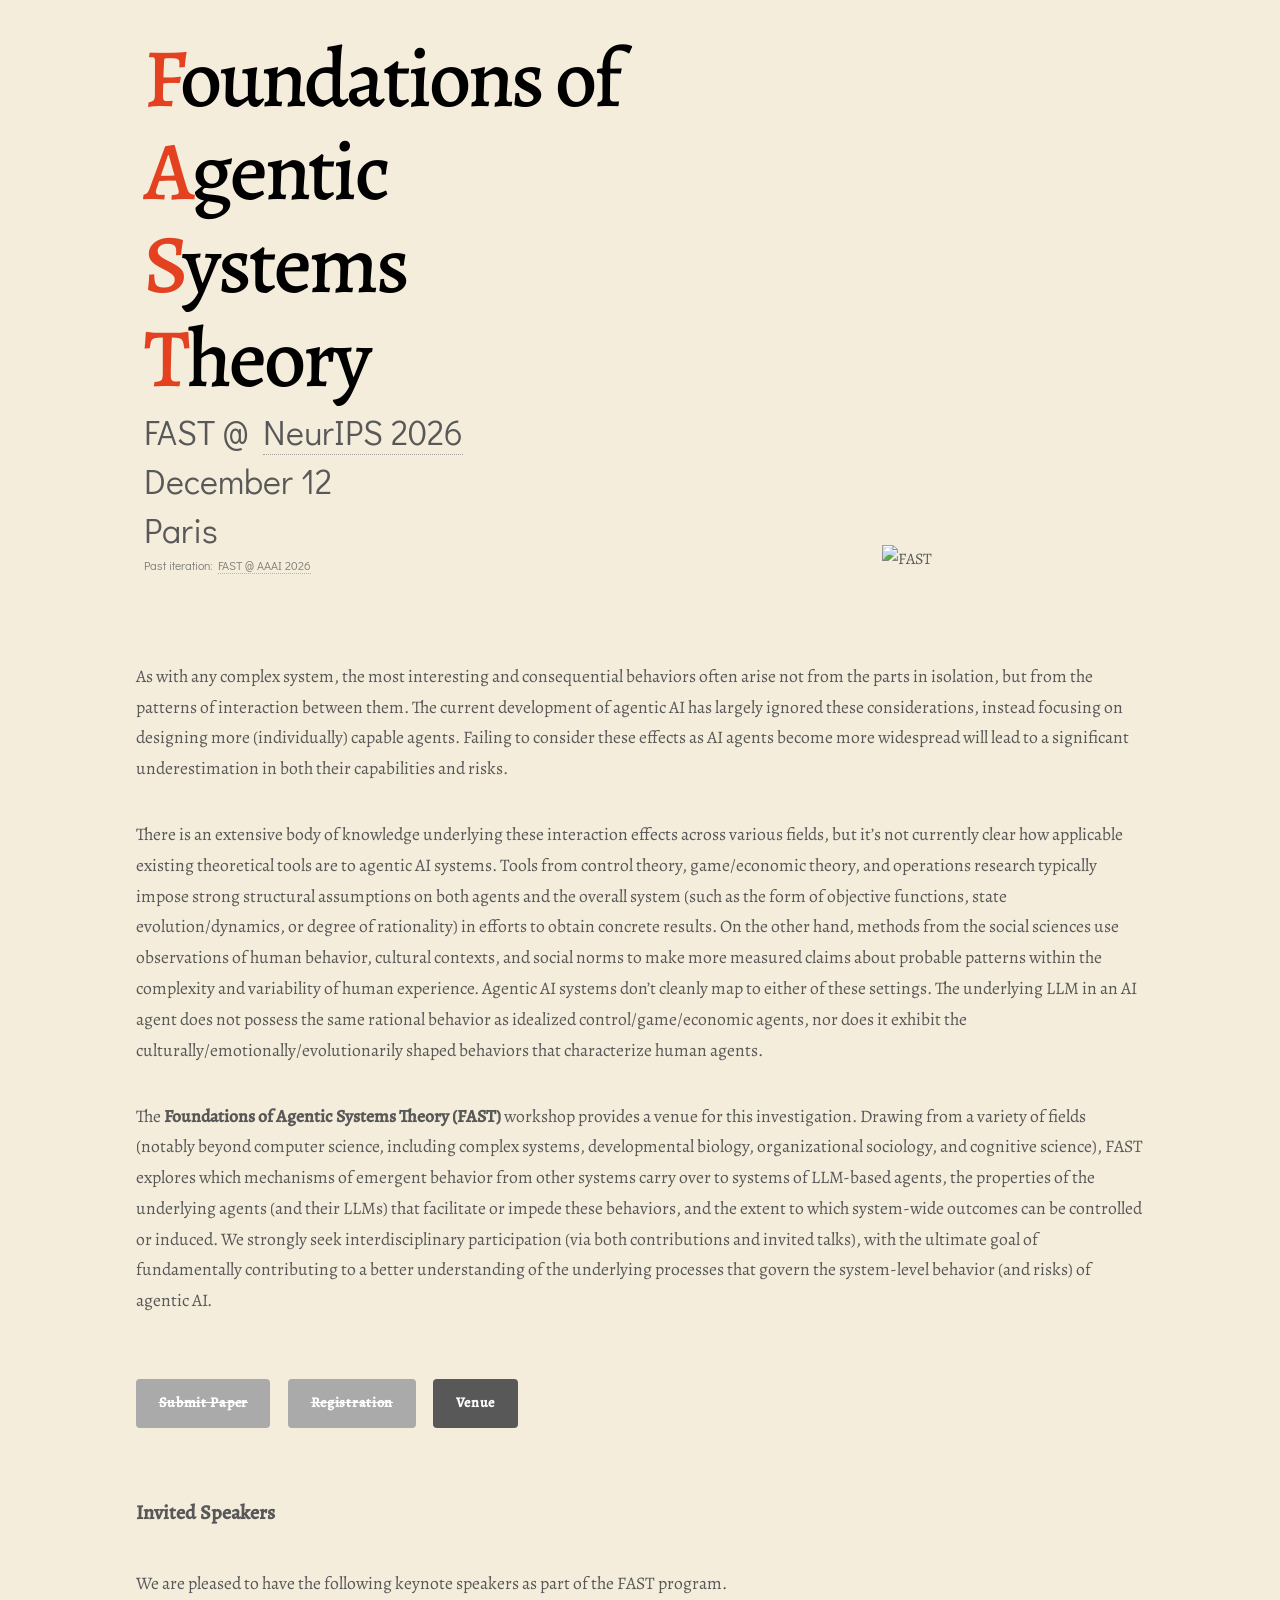
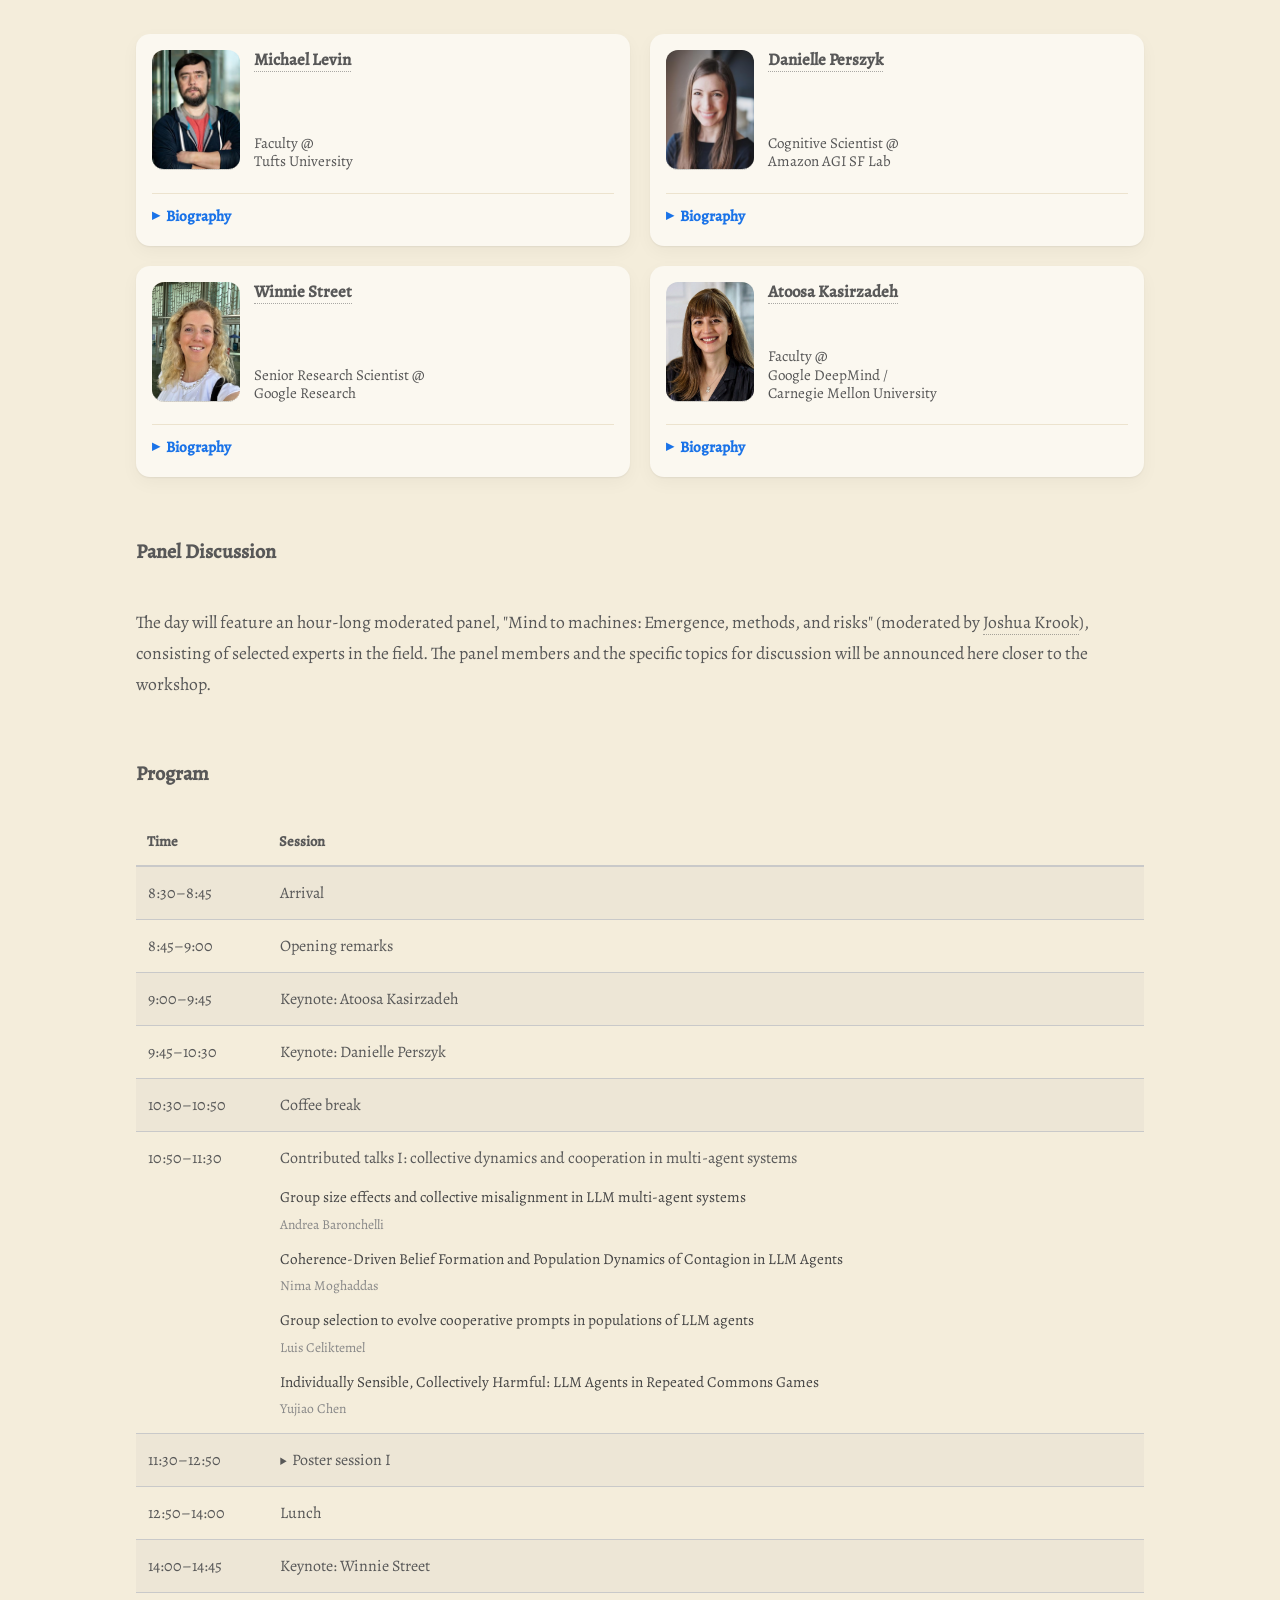
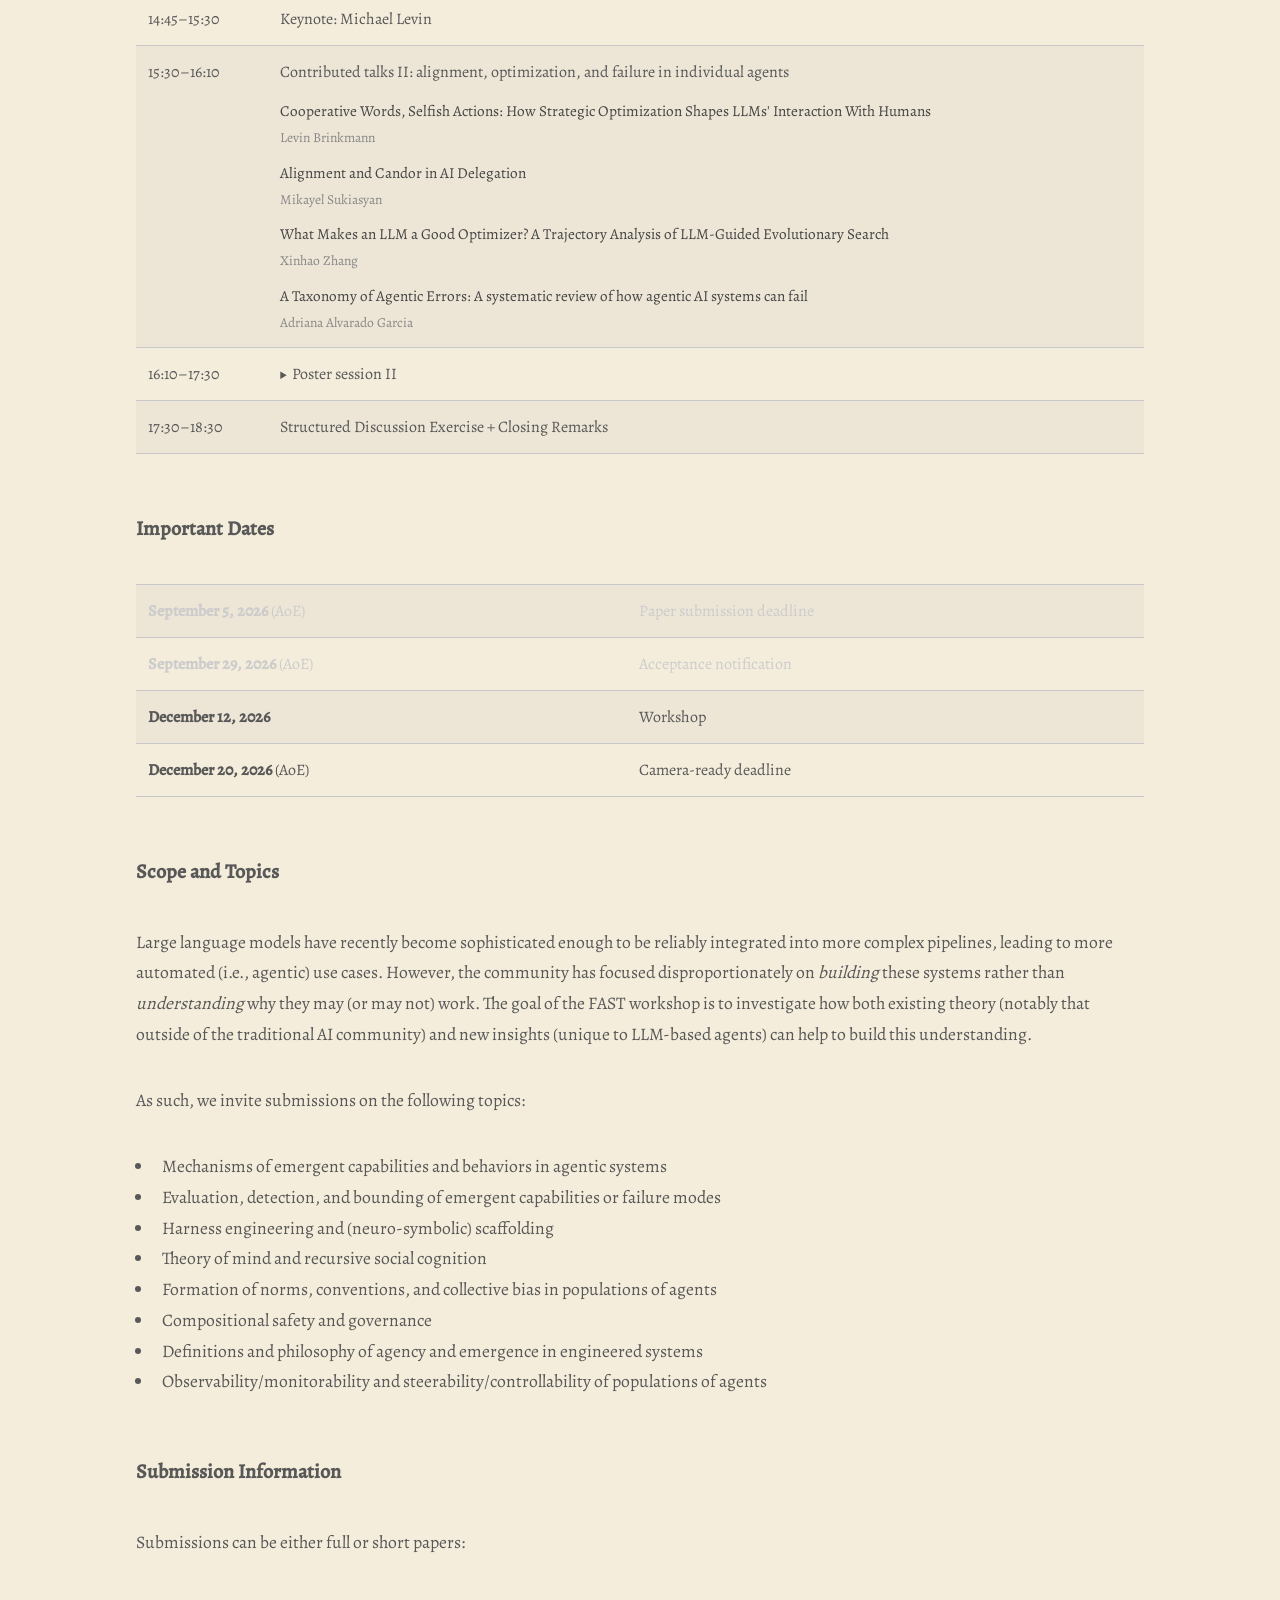
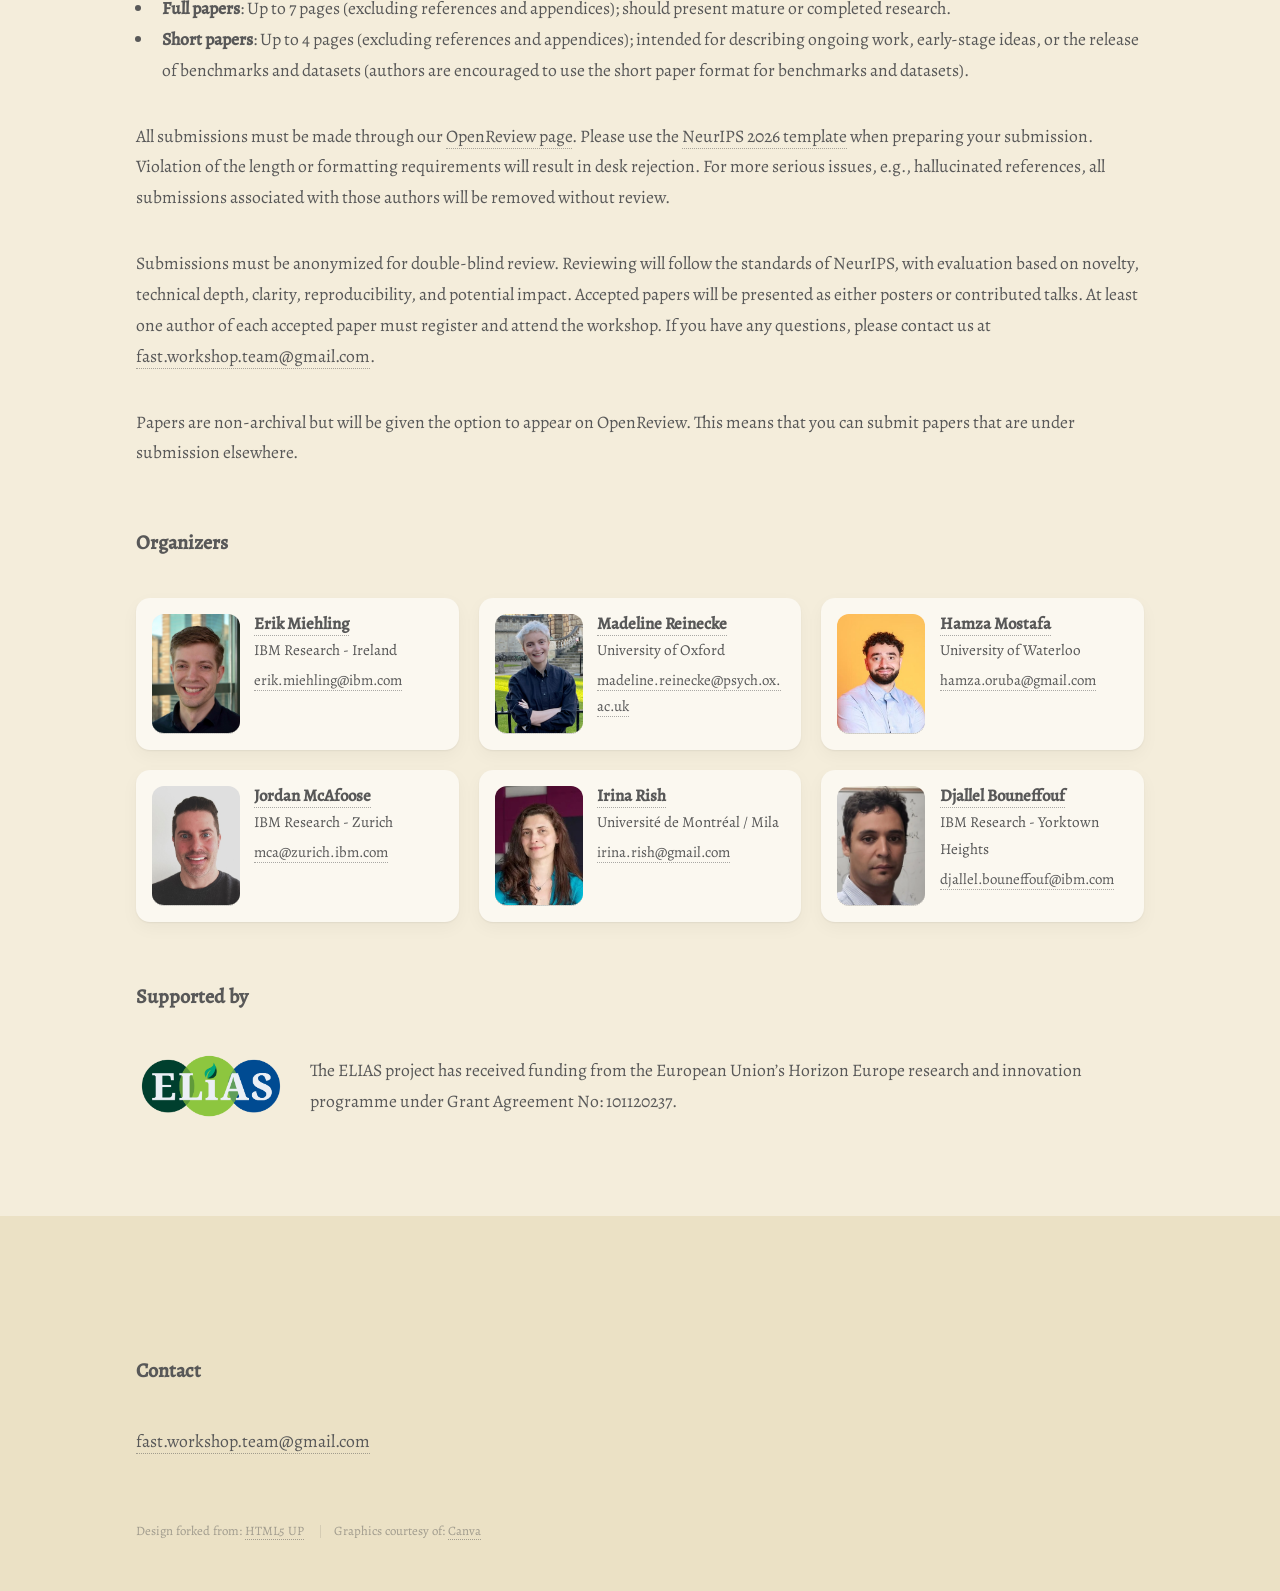
==== commit 675b692f: "grey out registration button" ====
--- a/index.html
+++ b/index.html
@@ -119,7 +119,7 @@
 
 					<ul class="actions">
 						<li><a href="https://openreview.net/group?id=NeurIPS.cc/2026/Workshop/FAST" class="button primary">Submit Paper</a></li>
-						<li><a class="button primary disabled" aria-disabled="true" style="background-color:#aaa;border-color:#aaa;cursor:not-allowed;pointer-events:none;text-decoration:line-through;">Registration</a></li>
+						<li><a class="button primary" aria-disabled="true" style="background-color:#aaa;border-color:#aaa;cursor:not-allowed;pointer-events:none;text-decoration:line-through;">Registration</a></li>
 						<li><a href="https://www.viparis.com/en/our-venues/palais-des-congres-de-paris-en" class="button primary">Venue</a></li>
 					</ul>
 
